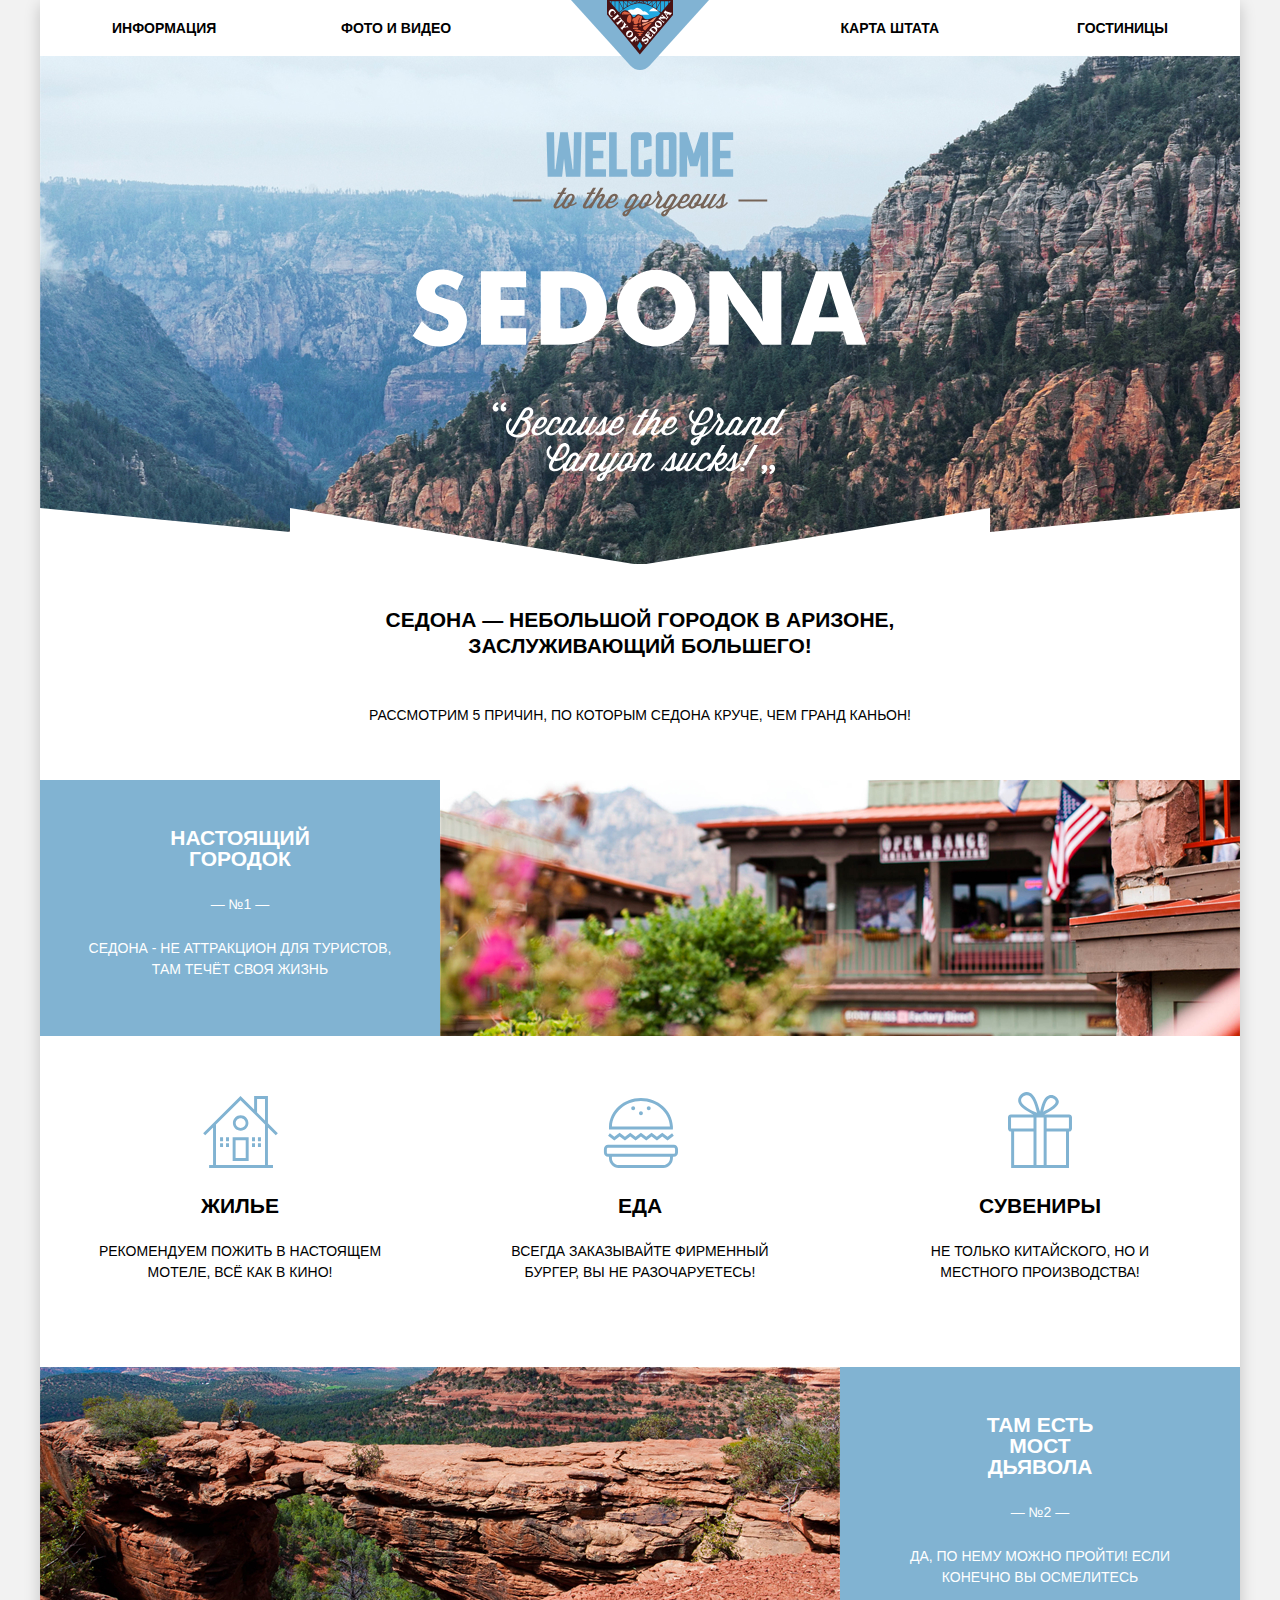
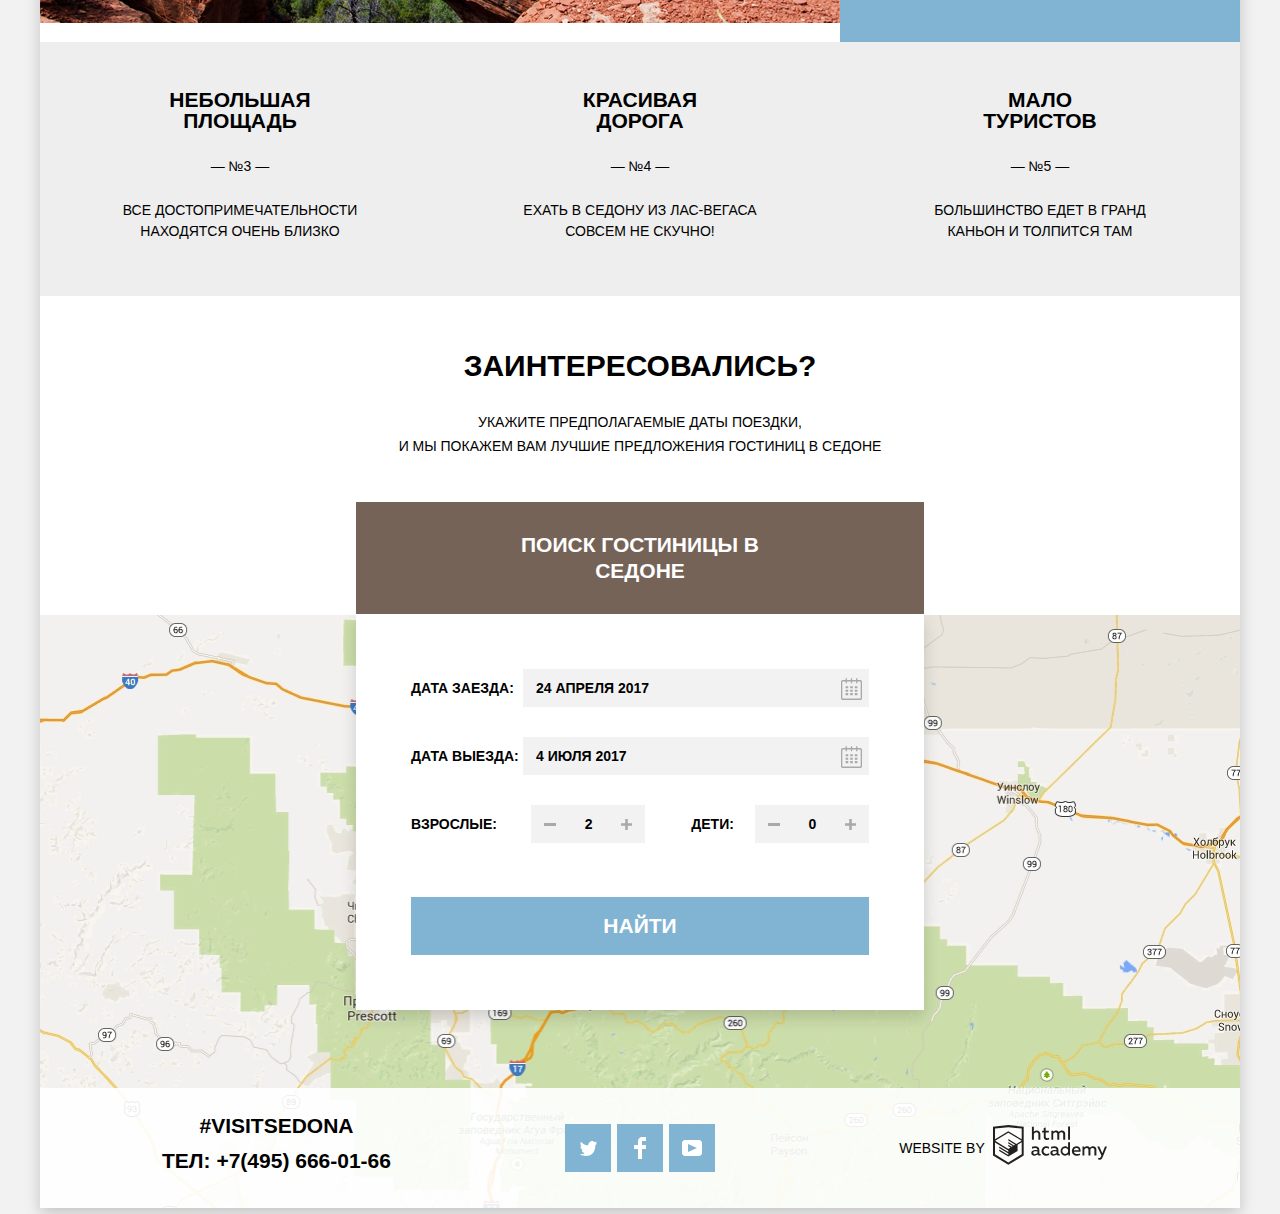
==== index.html @ 93d971a3 "Интерактивные элементы" ====
<!DOCTYPE html>
<html class="page" lang="ru">
  <head>
    <meta charset="utf-8">
    <title>HTML Academy: Седона</title>
    <link href="css/normalize.css" rel="stylesheet">
    <link href="css/style.css" rel="stylesheet">
  </head>
  <body class="page-body">

    <div class="page-wrapper">
      <header class="main-header">
        <nav class="main-navigation">
          <a class="main-header-logo" href="#">
            <img src="img/logo.svg" width="138" height="70" alt="Логотип Седона">
          </a>
          <ul class="site-navigation">
            <li class="menu-first-item"><a href="#">Информация</a></li>
            <li class="menu-second-item"><a href="#">Фото и видео</a></li>
            <li class="menu-third-item"><a href="#">Карта штата</a></li>
            <li class="menu-fourth-item"><a href="hotels.html">Гостиницы</a></li>
          </ul>
        </nav>
      </header>

      <main class="container">
        <section class="welcome-to-sedona">
          <h1 class="visually-hidden">Добро пожаловать в Седону!</h1>
            <div class="welcome-wrapper">
              <img class="welcome" src="img/welcome.svg" width="456" height="350" alt="Добро пожаловать в Седону!">
            </div>
        </section>
        <section class="reasons-section">
          <div class="reasons">
            <h2>Седона — небольшой городок в Аризоне,<br>
              заслуживающий большего!</h2>
            <p>Рассмотрим 5 причин, по которым Седона круче, чем гранд каньон!</p>
          </div>
          <div class="first-reason">
            <div class="reasons-item primary-reason">
              <h3>Настоящий городок</h3>
                <p class="reason-number">— №1 —</p>
                <p class="reason-description">Седона - не аттракцион для туристов, там течёт своя жизнь</p>
            </div>
            <div class="primary-reason-image">
              <img src="img/first-reason.jpg" width="800" height="256" alt="Седона">
            </div>
          </div>
          <div>
            <ul class="recommendations-list">
              <li class="recommendations-item">
                <img class="living" src="img/house.svg" width="75" height="72" alt="Жилье">
                <h3>Жилье</h3>
                <p>Рекомендуем пожить в настоящем мотеле, всё как в кино!</p>
              </li>
              <li class="recommendations-item">
                <img class="food" src="img/food.svg" width="75" height="70" alt="Еда">
                <h3>Еда</h3>
                <p>Всегда заказывайте фирменный бургер, вы не разочаруетесь!</p>
              </li>
              <li class="recommendations-item">
                <img class="souvenirs" src="img/souvenirs.svg" width="64" height="77" alt="Сувениры">
                <h3>Сувениры</h3>
                <p>Не только китайского, но и местного производства!</p>
              </li>
            </ul>
          </div>
          <div class="second-reason">
            <div class="primary-reason-image">
              <img src="img/second-reason.jpg" width="800" height="256" alt="Мост">
            </div>
            <div class="reasons-item primary-reason">
              <h3>Там есть Мост дьявола</h3>
              <p class="reason-number">— №2 —</p>
              <p>Да, по нему можно пройти! Если конечно вы осмелитесь</p>
            </div>
          </div>
          <div>
            <ul class="reasons-list">
              <li class="reasons-item another-reason">
                <h3 >небольшая площадь</h3>
                <p class="reason-number">— №3 —</p>
                <p>все достопримечательности находятся очень близко</p>
              </li>
              <li class="reasons-item another-reason">
                <h3>красивая дорога</h3>
                <p class="reason-number">— №4 —</p>
                <p>ехать в седону из лас-вегаса совсем не скучно!</p>
              </li>
              <li class="reasons-item another-reason">
                <h3>мало туристов</h3>
                <p class="reason-number">— №5 —</p>
                <p>большинство едет в гранд каньон и толпится там</p>
              </li>
            </ul>
          </div>
        </section>
        <section class="hotel-search">
          <h2>Заинтересовались?</h2>
          <p>Укажите предполагаемые даты поездки,<br>
            и мы покажем вам лучшие предложения гостиниц в седоне</p>
          <div class="modal-wrapper">
            <button class="modal-button" type="button">Поиск гостиницы в Седоне</button>
            <div class="modal">
              <form class="hotel-search-form" action="https://echo.htmlacademy.ru" method="post">
                <div class="date-people-form">
                  <p class="date-form-wrapper">
                    <label for="arrival-date">Дата заезда:</label>
                    <input class="date-form arrival-date" id="arrival-date" name="arrival-date" type="text" value="24 апреля 2017">
                    <svg class="calendar" width="21" height="23" tabindex="0" viewBox="0 0 21 23" fill="none" xmlns="http://www.w3.org/2000/svg">
                      <path fill-rule="evenodd" clip-rule="evenodd" d="M16.406 3.02498H19.251C20.217 3.02498 21 3.84698 21 4.86198V21.164C21 22.179 20.217 23 19.251 23H1.75C0.784 23 0 22.179 0 21.164V4.86198C0 3.84698 0.784 3.02498 1.75 3.02498H4.593V1.64798C4.593 1.26698 4.887 0.958984 5.25 0.958984C5.612 0.958984 5.906 1.26698 5.906 1.64798V3.02498H9.844V1.64798C9.844 1.26698 10.138 0.958984 10.501 0.958984C10.862 0.958984 11.156 1.26698 11.156 1.64798V3.02498H15.094V1.64798C15.094 1.26698 15.387 0.958984 15.75 0.958984C16.112 0.958984 16.406 1.26698 16.406 1.64798V3.02498ZM19.5646 21.484C19.6466 21.3979 19.691 21.2828 19.688 21.164H19.689V4.86198C19.689 4.60898 19.493 4.40298 19.252 4.40298H16.407V5.78098C16.407 6.16198 16.113 6.46998 15.751 6.46998C15.388 6.46998 15.095 6.16198 15.095 5.78098V4.40298H11.157V5.78098C11.157 6.16198 10.863 6.46998 10.502 6.46998C10.139 6.46998 9.845 6.16198 9.845 5.78098V4.40298H5.907V5.78098C5.907 6.16198 5.613 6.46998 5.251 6.46998C4.888 6.46998 4.594 6.16198 4.594 5.78098V4.40298H1.75C1.50263 4.40953 1.30696 4.61458 1.312 4.86198V21.164C1.30696 21.4114 1.50263 21.6164 1.75 21.623H19.251C19.3698 21.6201 19.4826 21.5701 19.5646 21.484Z" fill="#A9A9A9"/>
                      <path fill-rule="evenodd" clip-rule="evenodd" d="M4.59399 9.2251H7.21899V11.2911H4.59399V9.2251ZM4.59399 12.6681H7.21899V14.7351H4.59399V12.6681ZM7.21899 16.1121H4.59399V18.1781H7.21899V16.1121ZM9.18799 16.1121H11.813V18.1781H9.18799V16.1121ZM11.813 12.6681H9.18799V14.7351H11.813V12.6681ZM9.18799 9.2251H11.813V11.2911H9.18799V9.2251ZM16.406 16.1121H13.781V18.1781H16.406V16.1121ZM13.781 12.6681H16.406V14.7351H13.781V12.6681ZM16.406 9.2251H13.781V11.2911H16.406V9.2251Z" fill="#A9A9A9"/>
                    </svg>
                  </p>
                  <p class="date-form-wrapper">
                    <label for="leaving-date">Дата выезда:</label>
                    <input class="date-form leaving-date" id="leaving-date" name="leaving-date" type="text" value="4 июля 2017">
                    <svg class="calendar" width="21" height="23" tabindex="0" viewBox="0 0 21 23" fill="none" xmlns="http://www.w3.org/2000/svg">
                      <path fill-rule="evenodd" clip-rule="evenodd" d="M16.406 3.02498H19.251C20.217 3.02498 21 3.84698 21 4.86198V21.164C21 22.179 20.217 23 19.251 23H1.75C0.784 23 0 22.179 0 21.164V4.86198C0 3.84698 0.784 3.02498 1.75 3.02498H4.593V1.64798C4.593 1.26698 4.887 0.958984 5.25 0.958984C5.612 0.958984 5.906 1.26698 5.906 1.64798V3.02498H9.844V1.64798C9.844 1.26698 10.138 0.958984 10.501 0.958984C10.862 0.958984 11.156 1.26698 11.156 1.64798V3.02498H15.094V1.64798C15.094 1.26698 15.387 0.958984 15.75 0.958984C16.112 0.958984 16.406 1.26698 16.406 1.64798V3.02498ZM19.5646 21.484C19.6466 21.3979 19.691 21.2828 19.688 21.164H19.689V4.86198C19.689 4.60898 19.493 4.40298 19.252 4.40298H16.407V5.78098C16.407 6.16198 16.113 6.46998 15.751 6.46998C15.388 6.46998 15.095 6.16198 15.095 5.78098V4.40298H11.157V5.78098C11.157 6.16198 10.863 6.46998 10.502 6.46998C10.139 6.46998 9.845 6.16198 9.845 5.78098V4.40298H5.907V5.78098C5.907 6.16198 5.613 6.46998 5.251 6.46998C4.888 6.46998 4.594 6.16198 4.594 5.78098V4.40298H1.75C1.50263 4.40953 1.30696 4.61458 1.312 4.86198V21.164C1.30696 21.4114 1.50263 21.6164 1.75 21.623H19.251C19.3698 21.6201 19.4826 21.5701 19.5646 21.484Z" fill="#A9A9A9"/>
                      <path fill-rule="evenodd" clip-rule="evenodd" d="M4.59399 9.2251H7.21899V11.2911H4.59399V9.2251ZM4.59399 12.6681H7.21899V14.7351H4.59399V12.6681ZM7.21899 16.1121H4.59399V18.1781H7.21899V16.1121ZM9.18799 16.1121H11.813V18.1781H9.18799V16.1121ZM11.813 12.6681H9.18799V14.7351H11.813V12.6681ZM9.18799 9.2251H11.813V11.2911H9.18799V9.2251ZM16.406 16.1121H13.781V18.1781H16.406V16.1121ZM13.781 12.6681H16.406V14.7351H13.781V12.6681ZM16.406 9.2251H13.781V11.2911H16.406V9.2251Z" fill="#A9A9A9"/>
                    </svg>
                  </p>
                  <div class="people-number">
                    <label class="adults-label" for="adults">Взрослые:</label>
                    <div class="people-number-wrapper adults">
                      <svg class="minus" width="12" height="3" tabindex="0" viewBox="0 0 12 3" fill="none" xmlns="http://www.w3.org/2000/svg">
                        <rect width="12" height="3" fill="#A9A9A9"/>
                      </svg>
                      <input class="adults-number" id="adults" name="adults-number" type="number" value="2" min="0">
                      <svg class="plus" width="11" height="11" tabindex="0" viewBox="0 0 11 11" fill="none" xmlns="http://www.w3.org/2000/svg">
                        <path fill-rule="evenodd" clip-rule="evenodd" d="M4.23086 6.76932V11H6.76932V6.76932H11V4.23086H6.76932V0H4.23085V4.23086H0V6.76932H4.23086Z" fill="#A9A9A9"/>
                      </svg>
                    </div>
                    <label for="children">Дети:</label>
                    <div class="people-number-wrapper children">
                      <svg class="minus" width="12" height="3" tabindex="0" viewBox="0 0 12 3" fill="none" xmlns="http://www.w3.org/2000/svg">
                        <rect width="12" height="3" fill="#A9A9A9"/>
                      </svg>
                      <input class="children-number" id="children" name="children-number" type="number" value="0" min="0">
                      <svg class="plus" width="11" height="11" tabindex="0" viewBox="0 0 11 11" fill="none" xmlns="http://www.w3.org/2000/svg">
                        <path fill-rule="evenodd" clip-rule="evenodd" d="M4.23086 6.76932V11H6.76932V6.76932H11V4.23086H6.76932V0H4.23085V4.23086H0V6.76932H4.23086Z" fill="#A9A9A9"/>
                      </svg>
                    </div>
                  </div>
                </div>
                <button class="search-button" type="submit">Найти</button>
              </form>
            </div>
          </div>
        </section>
        <section class="map">
          <h2 class="visually-hidden">Карта</h2>
          <img src="img/map.png" width="1200" height="473" alt="Карта">
        </section>
      </main>

      <footer class="main-footer">
        <div class="footer-contacts">
          <h3>#visitSEDONA</h3>
          <p>ТЕЛ: <a class="contacts-phone" href="tel:84956660166">+7(495) 666-01-66</a></p>
        </div>
        <div class="footer-social">
          <ul class="social-list">
            <li class="social-item">
              <a class="social-button" href="#">
                <span class="visually-hidden">Твиттер</span>
                <svg width="17" height="16" viewBox="0 0 17 16" fill="none" xmlns="http://www.w3.org/2000/svg">
                <path d="M10.95 1.14409C12.635 0.648089 13.934 1.41409 14.527 2.32309C15.2 2.09209 15.858 1.84209 16.538 1.61509C16.5249 2.30145 16.2117 2.94761 15.681 3.38309C16.366 3.55309 16.985 2.89209 16.985 2.89209C16.816 3.89209 15.979 4.68009 15.422 4.91609C15.191 11.6661 12.247 16.1331 5.34498 15.9981H4.89898C4.48898 15.9981 0.734977 15.5381 0.000976562 14.1111C2.27198 14.3071 3.89398 13.6891 4.69398 12.9341C3.73398 12.6341 2.01498 12.4571 1.71498 9.98409C2.06398 10.0901 2.27898 10.2121 2.90498 10.1031C1.70498 9.24709 0.373977 8.53009 0.447977 6.33009C0.732977 6.65809 1.51498 6.86609 1.78798 6.80209C1.08498 6.56109 -0.182023 3.44209 0.893977 1.85009C2.71198 3.70409 4.62898 5.45609 8.04598 5.62309C8.25398 3.33009 9.18298 1.79309 10.95 1.14409Z" fill="white"/>
                </svg>
              </a>
            </li>
            <li class="social-item">
              <a class="social-button" href="#">
                <span class="visually-hidden">Фейсбук</span>
                <svg width="12" height="22" viewBox="0 0 12 22" fill="none" xmlns="http://www.w3.org/2000/svg">
                <path d="M12 4V0H8C5.79086 0 4 1.79086 4 4V8H0V12H4V22H8V12H12V8H8V4H12Z" fill="white"/>
                </svg>
              </a>
            </li>
            <li class="social-item">
              <a class="social-button" href="#">
                <span class="visually-hidden">Ютуб</span>
                <svg width="20" height="16" viewBox="0 0 20 16" fill="none" xmlns="http://www.w3.org/2000/svg">
                <path fill-rule="evenodd" clip-rule="evenodd" d="M3 0H17C18.65 0 20 1.35 20 3V13C20 14.65 18.65 16 17 16H3C1.35 16 0 14.65 0 13V3C0 1.35 1.35 0 3 0ZM6.027 4.002V11.998L15.014 8L6.027 4.002Z" fill="white"/>
                </svg>
              </a>
            </li>
          </ul>
        </div>
        <div class="footer-copyright">
          <p class="copyright-link">
            <span>Website by</span>
            <a href="https://htmlacademy.ru/intensive/htmlcss">
              <span class="visually-hidden">HTML Academy</span>
              <svg width="115" height="41" viewBox="0 0 115 41" fill="none" xmlns="http://www.w3.org/2000/svg">
              <path fill-rule="evenodd" clip-rule="evenodd" d="M15.5197 1.05737H15.3509L0 2.71895V31.4945L15.3509 40.8382L30.7018 31.4945V2.71895L15.5197 1.05737ZM77.0183 2.62185H75.0876V15.7311H77.0183V2.62185ZM40.8619 2.63264V7.76843C41.6131 6.9864 42.6386 6.5436 43.7105 6.53843C44.6823 6.47908 45.6329 6.84495 46.3253 7.54479C47.0177 8.24462 47.3866 9.21244 47.3399 10.2068V15.7634H45.367V10.4658C45.4231 9.94897 45.2754 9.43059 44.9566 9.02553C44.6377 8.62047 44.174 8.36218 43.6683 8.3079H43.3518C42.3456 8.36979 41.4321 8.9295 40.9041 9.80764V15.7634H38.8995V2.63264H40.8619ZM77.0183 31.4837H75.2775V30.0595C74.4828 31.1353 73.23 31.7538 71.9119 31.7211C69.4751 31.5528 67.5825 29.4822 67.5825 26.9845C67.5825 24.4867 69.4751 22.4162 71.9119 22.2479C73.1195 22.2052 74.2818 22.7203 75.0771 23.6505V18.3205H77.0183V31.4837ZM47.0656 30.0595C47.263 30.0515 47.4583 30.0152 47.6459 29.9516V31.3866C47.2482 31.5404 46.826 31.6172 46.4009 31.6132C45.6482 31.6769 44.9394 31.2429 44.639 30.5342C43.7036 31.31 42.5302 31.7227 41.3261 31.6995C39.733 31.6995 38.256 30.804 38.256 28.9482C38.256 26.65 40.3661 25.9379 42.1702 25.9379C42.9402 25.9505 43.707 26.0408 44.4596 26.2076V25.884C44.4596 24.805 43.6578 23.9742 42.1491 23.9742C41.0585 23.9764 39.9804 24.2116 38.9839 24.6647V22.8305C40.0678 22.451 41.204 22.2506 42.3495 22.2371C44.8394 22.2371 46.3693 23.4455 46.3693 26.1753V29.4121C46.3546 29.5668 46.401 29.721 46.4981 29.8406C46.5951 29.9601 46.7349 30.035 46.8862 30.0487H47.0656V30.0595ZM40.2711 28.8403C40.298 29.229 40.4761 29.5905 40.7655 29.844C41.055 30.0974 41.4317 30.2217 41.8115 30.189H41.9275C42.8819 30.1906 43.7973 29.8022 44.4702 29.11V27.5779C43.842 27.4414 43.2026 27.3655 42.5605 27.3513C41.5055 27.3513 40.2817 27.7074 40.2817 28.8403H40.2711ZM56.0229 22.9384C55.1962 22.4632 54.2596 22.2246 53.3115 22.2479H52.9422C51.7332 22.2873 50.5891 22.8166 49.7619 23.7192C48.9347 24.6218 48.4923 25.8236 48.5321 27.06V27.5024C48.6957 30.0004 50.805 31.8921 53.2482 31.7318C54.2519 31.7555 55.2477 31.5452 56.1601 31.1168V29.2718C55.3769 29.7215 54.4945 29.9591 53.5963 29.9624C52.5199 30.0288 51.4963 29.4793 50.9385 28.5356C50.3806 27.5918 50.3806 26.4095 50.9385 25.4658C51.4963 24.522 52.5199 23.9725 53.5963 24.039C54.461 24.0357 55.3066 24.2989 56.0229 24.7942V22.9384ZM66.1514 30.0595C66.3488 30.0515 66.5441 30.0152 66.7317 29.9516V31.3866C66.334 31.5404 65.9118 31.6172 65.4867 31.6132C64.734 31.6769 64.0252 31.2429 63.7248 30.5342C62.7894 31.31 61.616 31.7227 60.4119 31.6995C58.8188 31.6995 57.3417 30.804 57.3417 28.9482C57.3417 26.65 59.4518 25.9379 61.256 25.9379C62.0259 25.9505 62.7928 26.0408 63.5454 26.2076V25.884C63.5454 24.805 62.7436 23.9742 61.2349 23.9742C60.1443 23.9764 59.0662 24.2116 58.0697 24.6647V22.8305C59.1536 22.451 60.2897 22.2506 61.4353 22.2371C63.9252 22.2371 65.455 23.4455 65.455 26.1753V29.4121C65.4404 29.5668 65.4868 29.721 65.5838 29.8406C65.6809 29.9601 65.8207 30.035 65.972 30.0487H66.1514V30.0595ZM59.855 29.8481C59.5632 29.5943 59.3837 29.2311 59.3569 28.8403H59.378C59.378 27.7074 60.5385 27.3513 61.6569 27.3513C62.299 27.3655 62.9383 27.4414 63.5665 27.5779V29.11C62.8937 29.8022 61.9782 30.1906 61.0239 30.189H60.9078C60.5263 30.2247 60.1469 30.1019 59.855 29.8481ZM69.3271 26.9305C69.3271 25.2859 70.6308 23.9526 72.239 23.9526L72.2601 24.0066C73.4742 24.0066 74.5742 24.7382 75.0665 25.8732V28.0311C74.5856 29.1871 73.4673 29.9296 72.239 29.9084C70.6308 29.9084 69.3271 28.5752 69.3271 26.9305ZM83.3486 22.2479C86.8408 22.2479 88.0541 25.1395 87.4844 27.7397H80.922C81.1436 29.3582 82.6839 30.0163 84.2876 30.0163C85.2509 30.0196 86.2027 29.8021 87.0729 29.3797V31.1061C86.0736 31.5421 84.9939 31.7519 83.9078 31.7211C81.2385 31.7211 78.8963 30.189 78.8963 26.9521C78.8362 25.7502 79.2482 24.5736 80.0408 23.6841C80.8334 22.7945 81.9408 22.2658 83.1165 22.2155H83.3486V22.2479ZM80.8693 26.1753C80.9704 24.8237 82.1216 23.8104 83.4436 23.9095H83.4858C84.1064 23.8531 84.7196 24.08 85.1612 24.5295C85.6028 24.979 85.8275 25.6051 85.7752 26.24H80.8693V26.1753ZM89.489 31.4621V22.4961H91.2298V23.575C91.9777 22.7197 93.041 22.2229 94.1628 22.2047C95.2951 22.1328 96.3712 22.7163 96.9482 23.7153C97.7407 22.8335 98.8477 22.3161 100.018 22.2803C100.952 22.2327 101.859 22.6011 102.507 23.2901C103.154 23.9792 103.478 24.9213 103.394 25.8732V31.4837H101.39V25.9271C101.437 25.4734 101.306 25.0191 101.024 24.6647C100.743 24.3104 100.336 24.0852 99.8917 24.039H99.6174C98.7512 24.0941 97.9525 24.536 97.4335 25.2474V31.4837H95.4289V25.9271C95.4728 25.47 95.3357 25.0139 95.0481 24.6611C94.7606 24.3082 94.3467 24.088 93.8991 24.0497H93.6881C92.7466 24.1344 91.8915 24.6449 91.3564 25.4416V31.5161H89.5312L89.489 31.4621ZM113.977 22.4745H111.972L109.324 29.2718L106.306 22.4853H104.196L108.417 31.5484L108.237 32.0016C107.72 33.3611 107.003 34.0516 106.053 34.0516C105.75 34.0548 105.447 34.0112 105.156 33.9221V35.6161C105.536 35.7125 105.926 35.7632 106.317 35.7671C107.646 35.7671 108.902 35.0226 109.851 32.6813L113.977 22.4745ZM52.689 6.78658V3.54974L50.7266 4.01369V6.73264H49.144V8.49132H50.7899V12.9905C50.7231 13.817 51.0244 14.6301 51.61 15.2038C52.1955 15.7775 53.0028 16.0505 53.8073 15.9468C54.5996 15.9535 55.3875 15.8259 56.139 15.5692V13.8429C55.5727 14.0781 54.9672 14.199 54.356 14.199C53.2165 14.199 52.689 13.8105 52.689 12.6237V8.5129H55.8541V6.78658H52.689ZM58.3862 15.7526V6.75421H60.1376V7.83316C60.8811 6.97655 61.9403 6.476 63.0601 6.45211C64.1624 6.38099 65.2146 6.93142 65.8032 7.88711C66.5958 7.00534 67.7028 6.48794 68.8734 6.45211C69.8138 6.41462 70.7233 6.79859 71.364 7.50353C72.0046 8.20846 72.3126 9.16418 72.2073 10.1205V15.7418H70.2028V10.1853C70.2499 9.73151 70.1184 9.27721 69.8373 8.92287C69.5561 8.56853 69.1485 8.34334 68.7046 8.29711H68.4619C67.5957 8.35228 66.797 8.7942 66.278 9.50553V15.7418H64.2734V10.1853C64.3206 9.73151 64.1891 9.27721 63.9079 8.92287C63.6268 8.56853 63.2191 8.34334 62.7752 8.29711H62.5326C61.5911 8.38181 60.736 8.89229 60.2009 9.68895V15.7634H58.3862V15.7526ZM28.6972 30.3033L28.7078 30.2968L28.6972 30.3184V30.3033ZM28.6972 18.3205V30.3033L15.3509 38.4321L2.00459 30.3184V18.5147L15.2876 26.6068V28.0311L6.18257 22.5284V23.9418L15.3404 29.5632V31.0629L6.19312 25.4955V26.9521L15.3509 32.5734L24.5826 26.9197V20.8129L28.6972 18.3205ZM28.7078 16.7776L25.0362 18.9355L23.3482 20.0145L15.3087 15.0837V16.4971L22.156 20.7266L22.0083 20.8237L20.9532 21.4063L15.2876 17.9537V19.3995L19.761 22.1184L18.706 22.8413L15.3298 20.7913V22.2047L17.5454 23.5426L15.2982 24.9021L2.11009 16.864L15.3087 8.72869L28.7078 16.7776ZM15.2876 7.27211L28.7078 15.3534V4.56395L15.3615 3.12895L2.01514 4.56395V15.3534L15.2876 7.27211Z" fill="#231F20"/>
              </svg>
            </a>
          </p>
        </div>
      </footer>
    </div>

    <script src="js/modal.js"></script>

  </body>
</html>
---- css/style.css ----
@font-face {
  font-family: "PT Sans";
  font-style: normal;
  font-weight: 400;
  src: local("PT Sans"), local("PTSans"),
    url("../fonts/PTSans.woff2") format("woff2"),
    url("../fonts/PTSans.woff") format("woff");
  font-display: swap;
}

@font-face {
  font-family: "PT Sans";
  font-style: normal;
  font-weight: 700;
  src: local("PT Sans Bold"), local("PTSans-Bold"),
    url("../fonts/PTSans-Bold.woff2") format("woff2"),
    url("../fonts/PTSans-Bold.woff") format("woff");
}

/* Variables */

:root {
  --basic-black: #000000;
  --basic-white: #ffffff;
  --basic-blue: #81B3D2;
  --basic-grey: #EEEEEE;
  --basic-brown: #766357;
  --main-grey: #F2F2F2;
  --basic-dark-grey: #666666;

  --special-darker-blue: #669EC0;
  --special-dark-blue: #5496BD;
  --special-darker-brown: #604E43;
  --special-dark-brown: #503E33;
  --special-white: rgba(255, 255, 255, 0.3);
  --special-grey: #E5E5E5;
  --special-grey-input: #EBEBEB;
  --special-grey-sort: #CACACA;
  --special-grey-search: #A9A9A9;
  --special-grey-toggle: #ABABAB;
}

/* Global */

body {
  min-width: 1220px;
  margin: 0;
  padding: 0;
  font-family: "PT Sans", Arial, sans-serif;
  font-size: 14px;
  line-height: 21px;
  font-weight: 400;
  color: var(--basic-black);
  text-transform: uppercase;
  background-color: var(--main-grey);
}

.page a {
  text-decoration: none;
}

img {
  max-width: 100%;
  height: auto;
}

.page {
  height: 100%;
}

.page-wrapper {
  width: 1200px;
  min-height: 100%;
  display: grid;
  grid-template-rows: min-content 1fr min-content;
  align-content: start;
  margin: 0 auto;
  box-shadow: 0 5px 15px 0 rgba(0, 1, 1, 0.2);
}

.visually-hidden {
  position: absolute;
  width: 1px;
  height: 1px;
  margin: -1px;
  border: 0;
  padding: 0;
  white-space: nowrap;
  clip-path: inset(100%);
  clip: rect(0 0 0 0);
  overflow: hidden;
}

/* Main navigation */

.main-header {
  width: 1200px;
  background-color: var(--basic-white);
}

.main-navigation {
  position: relative;
  font-size: 14px;
  line-height: 26px;
  font-weight: 700;
  color: var(--basic-black);
  background-color: transparent;
}

.main-header-logo {
  position: absolute;
  width: 138px;
  height: 70px;
  z-index: 3;
  margin-left: auto;
  margin-right: auto;
  left: 0;
  right: 0;
}

.main-header-logo img {
  width: 138px;
  height: 70px;
}

.site-navigation {
  display: flex;
  padding: 15px 72px;
  margin: 0;
  text-align: left;
  list-style: none;
}

.site-navigation li {
  flex: 1;
}

.menu-second-item {
  padding-right: 70px;
}

.menu-third-item {
  padding-left: 70px;
}

.menu-third-item,
.menu-fourth-item {
  text-align: right;
}

.hotels-name,
.copyright-image,
.site-navigation a {
  color: var(--basic-black);
}

.hotels-name:hover,
.copyright-image:hover,
.site-navigation a:hover {
  color: var(--basic-blue);
}

.hotels-name:focus,
.copyright-image:focus,
.site-navigation a:focus {
  color: var(--basic-blue);
}

.hotels-name:active,
.copyright-image:active,
.site-navigation a:active {
  color: var(--basic-black);
  opacity: 0.3;
}

.link-current a {
  color: var(--basic-brown);
}

/* Main content */

.container {
  width: 1200px;
  margin: 0 auto;
  background-color: var(--basic-white);
}

.welcome-wrapper {
  position: relative;
  display: flex;
  flex-direction: column;
  background-image: url(../img/background-photo.jpg);
  background-position: top;
  background-repeat: no-repeat;
  text-align: center;
  padding-top: 76px;
  padding-bottom: 82px;
}

.welcome-wrapper img {
  width: 456px;
  height: 350px;
  align-self: center;
}

.welcome-wrapper::after {
  content: "  ";
  position: absolute;
  bottom: -1px;
  left: 0;
  left: auto;
  width: 100%;
  height: 57px;
  background-image: url(../img/Background-shape.svg);
  background-repeat: no-repeat;
  background-position: 0 0;
}

.reasons-section {
  background-color: var(--basic-white);
}

.reasons-list {
  background-color: var(--basic-grey);
}

.reasons {
  text-align: center;
  padding-top: 43px;
  padding-bottom: 52px;
}

.reasons p {
  font-size: 14px;
  line-height: 26px;
  font-weight: 400;
  padding: 0;
  margin: 0;
}

.reasons h2 {
  font-size: 21px;
  line-height: 26px;
  font-weight: 700;
  margin: 0;
  margin-bottom: 43px;
}

.reasons-item p {
  font-size: 14px;
  line-height: 21px;
  font-weight: 400;
  padding: 0;
  margin: 0;
}

.reason-number {
  margin-bottom: 23px;
}

.reasons-section h3 {
  max-width: 150px;
  font-size: 21px;
  line-height: 21px;
  font-weight: 700;
  margin: 0 auto;
  margin-bottom: 25px;
}

.first-reason {
  display: grid;
  grid-template-columns: 2fr 1fr;
  margin: 0;
  padding: 0;
}

.second-reason {
  display: grid;
  grid-template-columns: 1fr 2fr;
  margin: 0;
  padding: 0;
}

.primary-reason {
  padding-right: 45px;
  padding-left: 45px;
  color: var(--basic-white);
  background-color: var(--basic-blue);
}

.primary-reason-image {
  width: 800px;
  height: 256px;
  background-color: var(--basic-brown);
}

.primary-reason-image img {
  width: 800px;
  height: 256px;
}

.reasons-item {
  text-align: center;
  padding-top: 47px;
  padding-bottom: 54px;
}

.recommendations-list {
  display: flex;
  align-items: baseline;
  margin: 0;
  padding: 0;
  list-style: none;
}

.recommendations-list p {
  font-size: 14px;
  line-height: 21px;
  margin: 0;
}

.recommendations-item {
  width: 400px;
  text-align: center;
  padding: 55px 50px;
  padding-bottom: 84px;
  display: flex;
  flex-direction: column;
  align-items: center;
}

.recommendations-item img {
  margin-bottom: 27px;
}

.living {
  width: 75px;
  height: 72px;
}

.food {
  width: 77px;
  height: 70px;
}

.souvenirs {
  width: 64px;
  height: 77px;
}

.reasons-list {
  display: flex;
  margin: 0;
  padding: 0;
  list-style: none;
}

.another-reason {
  width: 400px;
  padding-right: 71px;
  padding-left: 71px;
}

.reasons-section .reason-number {
  margin-bottom: 23px;
}

.hotel-search {
  position: relative;
  text-align: center;
  padding-top: 58px;
}

.hotel-search h2 {
  font-size: 30px;
  line-height: 24px;
  font-weight: 700;
  text-align: center;
  margin: 0;
  margin-bottom: 32px;
}

.hotel-search p {
  font-size: 14px;
  line-height: 24px;
  font-weight: 400;
  margin: 0;
  margin-bottom: 44px;
}

.modal {
  width: 458px;
  background-color: var(--basic-white);
  margin-left: auto;
  margin-right: auto;
  padding: 55px 55px;
  display: block;
  left: 0;
  right: 0;
  box-shadow: 0 7px 15px rgba(0, 1, 1, 0.15);
}

.modal-wrap {
  overflow: hidden;
}

.modal-show {
  display: block;
  animation: rolldown 0.6s;
}

.modal-close {
  animation: rollup 0.6s;
}

.modal-error {
  animation: shake 0.6s;
}

@keyframes rolldown {
  0% {
    transform-origin: center 2169px;
    transform: translateY(-395px);
  }

  100% {
    transform: translateY(0px);
  }
}

@keyframes rollup {
  0% {
    transform-origin: center 2169px;
    transform: translateY(0px);
  }

  100% {
    transform: translateY(-395px);
  }
}

@keyframes shake {
  0%,
  100% {
    transform: translateX(0);
  }

  10%,
  30%,
  50%,
  70%,
  90% {
    transform: translateX(-10px);
  }

  20%,
  40%,
  60%,
  80% {
    transform: translateX(10px);
  }
}

.hotel-search-form,
.date-form-wrapper input[value],
.people-number-wrapper input[value] {
  font-size: 14px;
  line-height: 26px;
  font-weight: 700;
  text-transform: uppercase;
  color: var(--basic-black);
  margin: 0;
}

.people-number-wrapper input[value] {
  text-align: center;
}

.date-people-form {
  width: 458px;
  display: flex;
  flex-wrap: wrap;
  align-content: space-between;
  margin-bottom: 54px;
}

.date-form-wrapper input[type="text"] {
  width: 325px;
  height: 26px;
  background-color: var(--main-grey);
  padding: 6px 13px;
  padding-right: 8px;
  border: none;
  outline: none;
}

.date-form-wrapper input[type="text"]:hover {
  background-color: var(--special-grey-input);
}

.date-form-wrapper input[type="text"]:focus {
  background-color: var(--basic-white);
  outline: 2px solid var(--special-grey);
  outline-offset: -2px;
}

.people-number,
.date-form-wrapper {
  width: 100%;
  display: flex;
  flex-wrap: nowrap;
  justify-content: space-between;
  align-items: center;
}

.adults-label {
  margin-right: 13px;
}

.adults {
  margin-right: 25px;
}

.date-people-form p {
  position: relative;
  font-size: 14px;
  line-height: 26px;
  font-weight: 700;
  text-transform: uppercase;
  color: var(--basic-black);
  margin: 0;
  margin-bottom: 30px;
}

.calendar {
  position: absolute;
  left: 430px;
  width: 21px;
  height: 23px;
  right: 0;
}

.people-number input[type="number"] {
  width: 36px;
  height: 26px;
  background-color: var(--main-grey);
  border: none;
  outline:none;
}

input::-webkit-outer-spin-button,
input::-webkit-inner-spin-button {
  -webkit-appearance: none;
}

.people-number-wrapper {
  width: 88px;
  height: 26px;
  display: flex;
  justify-content: space-between;
  align-items: center;
  padding: 6px 13px;
  background-color: var(--main-grey);
}

.calendar path,
.plus path,
.minus rect {
  fill: var(--special-grey-search);
}

.calendar:hover path,
.plus:hover path,
.minus:hover rect {
  fill: var(--basic-black);
}

.calendar:focus path,
.plus:focus path,
.minus:focus rect {
  fill: var(--basic-black);
  outline: none;
}

.calendar:focus,
.plus:focus,
.minus:focus {
  outline: none;
}

.calendar:active path,
.plus:active path,
.minus:active rect {
  fill: var(--basic-blue);
}

.map img {
  width: 1200px;
}

.map {
  height: 473px;
  background-color: var(--basic-grey);
  margin-top: -395px;
}

/* Buttons */

.modal-button {
  position: relative;
  width: 568px;
  font-size: 21px;
  line-height: 26px;
  font-weight: 700;
  text-align: center;
  color: var(--basic-white);
  vertical-align: middle;
  text-transform: uppercase;
  background-color: var(--basic-brown);
  border: none;
  outline: none;
  z-index: 2;
  padding: 30px 130px;
}

.reservation-button {
  font-size: 14px;
  line-height: 21px;
  font-weight: 700;
  text-align: center;
  color: var(--basic-white);
  vertical-align: middle;
  text-transform: uppercase;
  background-color: var(--basic-brown);
  border: none;
  outline: none;
}

.modal-button:hover,
.reservation-button:hover {
  background-color: var(--special-darker-brown);
}

.modal-button:focus,
.reservation-button:focus {
  background-color: var(--special-darker-brown);
  outline: 2px solid var(--basic-black);
  outline-offset: -2px;
}

.modal-button:active,
.reservation-button:active {
  background-color: var(--special-dark-brown);
  color: var(--special-white);
}

.search-button {
  width: 458px;
  font-size: 21px;
  line-height: 26px;
  font-weight: 700;
  text-align: center;
  color: var(--basic-white);
  vertical-align: middle;
  text-transform: uppercase;
  background-color: var(--basic-blue);
  border: none;
  outline: none;
  padding: 16px 185px;
}

.learn-more-button {
  font-size: 14px;
  line-height: 21px;
  font-weight: 700;
  text-align: center;
  color: var(--basic-white);
  vertical-align: middle;
  text-transform: uppercase;
  background-color: var(--basic-blue);
  border: none;
  outline: none;
}

.search-button:hover,
.learn-more-button:hover {
  background-color: var(--special-darker-blue);
}

.search-button:focus,
.learn-more-button:focus {
  background-color: var(--special-darker-blue);
  outline: 2px solid var(--basic-black);
}

.search-button:active,
.learn-more-button:active {
  background-color: var(--special-dark-blue);
  color: var(--special-white);
}

/* Hotels form */

.filters-section {
  position: relative;
  min-height: 217px;
  overflow: hidden;
}

.filters-wrapper {
  position: absolute;
  width: 1056px;
  padding: 26px 73px;
  padding-bottom: 5px;
  z-index: 2;
}

.background-blur {
  position: absolute;
  min-height: 217px;
  width: 1200px;
  z-index: 1;
  background-image: url(../img/background-photo.jpg);
  background-position: bottom;
  background-repeat: no-repeat;
  filter: blur(5px);
}

.filter {
  display: flex;
  flex-direction: row;
}

.infrastructure-filter {
  margin: 0;
  margin-right: 115px;
}

.hotel-type-filter {
  margin-right: auto;
}

.filter-item {
  max-width: 140px;
  padding: 0;
  border: none;
}

.filter-item ul {
  list-style: none;
  padding: 0;
  margin: 0;
}

.filter-item li {
  padding-left: 40px;
}

.range-filter {
  width: 317px;
}

.filter-item legend {
  font-size: 16px;
  line-height: 21px;
  text-transform: uppercase;
  font-weight: 700;
  color: var(--basic-white);
  margin-bottom: 24px;
}

.filter-option {
  margin-bottom: 26px;
}

.filter-option label {
  position: relative;
  display: block;
  cursor: pointer;
  user-select: none;
}

.filter-input-checkbox + label::before {
  content: "";
  position: absolute;
  top: 0;
  left: -40px;
  width: 23px;
  height: 23px;
  background-image: url(../img/checkbox-off.svg);
}

.filter-input-checkbox:focus + label::before {
  outline: 2px solid  var(--basic-black);
}

.filter-input-checkbox:checked + label::before {
  content: "";
  position: absolute;
  top: 0;
  left: -40px;
  width: 27px;
  height: 23px;
  background-image: url(../img/checkbox-on.svg);
  background-repeat: no-repeat;
  background-position: 0 0;
}

.filter-input-checkbox:disabled + label::before {
  background-image: url(../img/disabled-checkbox-off.svg);
}

.filter-input-checkbox:checked:disabled + label::before {
  background-image: url(../img/disabled-checkbox-on.svg);
}

.filter-option label,
.price-controls label {
  text-transform: uppercase;
  font-size: 14px;
  line-height: 21px;
  font-weight: 400;
  color: var(--basic-white);
}

.filter-item-wrapper {
  display: flex;
  flex-direction: column;
}

.price-filter legend {
  margin-bottom: 11px;
}

.price-controls {
  position: relative;
  display: flex;
  width: 313px;
  min-height: 30px;
  border: 2px solid var(--basic-white);
  border-radius: 2px;
  margin: 0;
  margin-bottom: 20px;
  padding-bottom: 2px;
}

.price-controls::after {
  content: "";
  position: absolute;
  width: 2px;
  height: 22px;
  left: 157px;
  top: 6px;
  background-color: var(--basic-white);
}

.price-controls input {
  width: 50px;
  max-height: 21px;
  margin-left: 10px;
  text-align: left;
  color: var(--basic-white);
  background-color: transparent;
  border: none;
  outline: none;
  font-family: inherit;
  font-size: inherit;
  margin: 0;
}

.price-controls label {
  flex: 1;
  display: flex;
  justify-content: center;
  align-items: center;
}

.min-price {
  padding-left: 33px;
}

.max-price {
  padding-left: 15px;
}

.range-controls {
  position: relative;
}

.range-controls .scale {
  height: 2px;
  background: var(--special-white);
  margin-bottom: 33px;
}

.range-controls .bar {
  height: 2px;
  background: var(--basic-white);
}

.range-controls .toggle {
  position: absolute;
  top: -10px;
  width: 4px;
  height: 4px;
  padding: 0;
  border: 8px solid var(--basic-white);
  background-color: var(--special-grey-toggle);
  border-radius: 50%;
  box-shadow: 0 2px 1px 0 var(--special-grey-toggle);
  cursor: pointer;
}

.range-controls .toggle:hover {
  position: absolute;
  top: -12px;
  width: 5px;
  height: 5px;
  padding: 0;
  border: 10px solid var(--basic-white);
  background-color: var(--special-grey-toggle);
  border-radius: 50%;
  box-shadow: 0 2px 1px 0 var(--special-grey-toggle);
  cursor: pointer;
}

.show-button {
  width: 135px;
  font-size: 14px;
  line-height: 21px;
  font-weight: 400;
  text-align: center;
  color: var(--basic-white);
  vertical-align: middle;
  text-transform: uppercase;
  background-color: transparent;
  border: 2px solid var(--basic-white);
  border-radius: 2px;
  outline: none;
  padding: 5px 35px;
  margin-right: 10px;
  align-self: center;
}

.show-button:hover {
  color: var(--basic-black);
  background-color: var(--basic-white);
}

.show-button:focus {
  color: var(--basic-black);
  background-color: var(--basic-white);
}

/* Hotels */

.hotels h3 {
  font-size: 21px;
  line-height: 26px;
  font-weight: 700;
}

.sort {
  font-size: 12px;
  line-height: 18px;
  font-weight: 400;
  display: flex;
  align-items: flex-start;
  padding: 29px 73px;
  padding-bottom: 31px;
}

.sort h3 {
  margin: 0;
  margin-right: 46px;
}

.sort-section {
  display: flex;
  align-items: flex-start;
  margin-right: auto;
  padding-top: 2px;
}

.sort-section span {
  margin-right: 40px;
}

.sort-list {
  display: flex;
  align-items: flex-start;
  list-style: none;
  padding: 0;
  margin: 0;
}

.sort-list li {
  margin-right: 33px;
}

.sort-list a {
  color: var(--basic-black);
  opacity: 0.3;
  border-bottom: 1px dashed var(--basic-blue);
}

.sort-list a:hover {
  color: var(--basic-blue);
  opacity: 1;
  border-bottom: 1px dashed;
}

.sort-list a:focus {
  color: var(--basic-blue);
  opacity: 1;
  outline: 2px solid var(--basic-black);
}

.sort-list a:active {
  color: var(--basic-black);
  opacity: 1;
}

.sort-direction a path {
  fill: var(--special-grey-sort);
}

.sort-direction a:hover path {
  fill: var(--basic-black);
}

.sort-direction a:focus path {
  fill: var(--basic-black);
}

.sort-direction a:active path {
  fill: var(--basic-blue);
}

.current-direction svg path {
  fill: var(--basic-blue);
}

.sort-current a {
  color: var(--basic-blue);
  opacity: 1;
  border: none;
}

.sort-direction {
  align-self: flex-end;
}

.up {
  margin-right: 10px;
}

.hotels-list {
  padding: 0;
  margin: 0;
  list-style: none;
}

.hotels-list p {
  margin: 0;
  padding-bottom: 5px;
}

.hotels-list h3 {
  margin: 0;
}

.hotels-item:first-child {
  border-top: 1px solid var(--special-grey);
}

.hotels-item {
  display: grid;
  grid-template-columns: max-content 1fr max-content;
  padding: 0 73px;
  padding-top: 23px;
  padding-bottom: 30px;
  border-bottom: 1px solid var(--special-grey);
}

.hotels-image {
  width: 135px;
  height: 90px;
  margin-right: 29px;
  padding-top: 7px;
}

.price-wrapper {
  width: 258px;
  display: flex;
  justify-content: space-between;
}

.price {
  width: 142px;
}

.hotels-action {
  width: 256px;
  display: flex;
  justify-content: space-between;
}

.hotels-action button {
  padding: 3px 16px;
}

.hotels-description {
  max-width: 258px;
  display: flex;
  flex-direction: column;
  justify-content: space-between;
}

.rating-container {
  display: flex;
  flex-direction: column;
  justify-content: space-between;
  align-items: flex-end;
  padding-top: 6px;
}

.rating-container img {
  width: 18px;
  height: 17px;
  margin-right: 1px;
}

.rating-container:last-child {
  margin-right: 0;
}

.rating {
  padding: 3px 12px;
  padding-left: 15px;
  color: var(--basic-dark-grey);
  background-color: var(--main-grey);
}

/* Main footer */

.main-footer {
  width: 1054px;
  display: grid;
  grid-template-columns: 1fr 1fr 1fr;
  margin: 0 auto;
  padding: 0 73px;
  color: var(--basic-black);
  background-color: rgba(255, 255, 255, 0.9);
}

.footer-contacts {
  padding-top: 25px;
}

.footer-contacts h3,
.footer-contacts p {
  font-size: 21px;
  line-height: 26px;
  font-weight: 700;
  text-align: center;
}

.footer-contacts h3 {
  margin: 0;
  margin-bottom: 9px;
}

.footer-contacts p {
  margin: 0;
}

.footer-contacts a {
  color: var(--basic-black);
  text-decoration: none;
}

.footer-social {
  padding: 36px 125px;
}

.social-list {
  display: flex;
  flex-wrap: wrap;
  justify-content: space-between;
  width: 150px;
  margin: 0;
  padding: 0;
  list-style: none;
}

.social-button {
  display: flex;
  align-items: center;
  justify-content: center;
  width: 46px;
  height: 48px;
  background-color: var(--basic-blue);
  color: inherit;
}

.social-button:hover,
.social-button:focus {
  background-color: var(--special-darker-blue);
}

.social-button:active {
  background-color: var(--special-dark-blue);
}
.social-button:active path {
  fill: var(--special-white);
}

.footer-copyright {
  font-size: 14px;
  line-height: 26px;
  font-weight: 400;
  align-self: center;
  color: var(--basic-black);
}

.footer-copyright p {
  display: flex;
  justify-content: center;
  align-items: center;
  margin: 0;
}

.footer-copyright span {
  margin-right: 8px;
}

.footer-copyright a path {
  color: var(--basic-black);
}

.footer-copyright a:hover path,
.footer-copyright a:focus path {
  fill: var(--basic-blue);
}

.footer-copyright a:active path {
  color: var(--basic-black);
  opacity: 0.3;
}
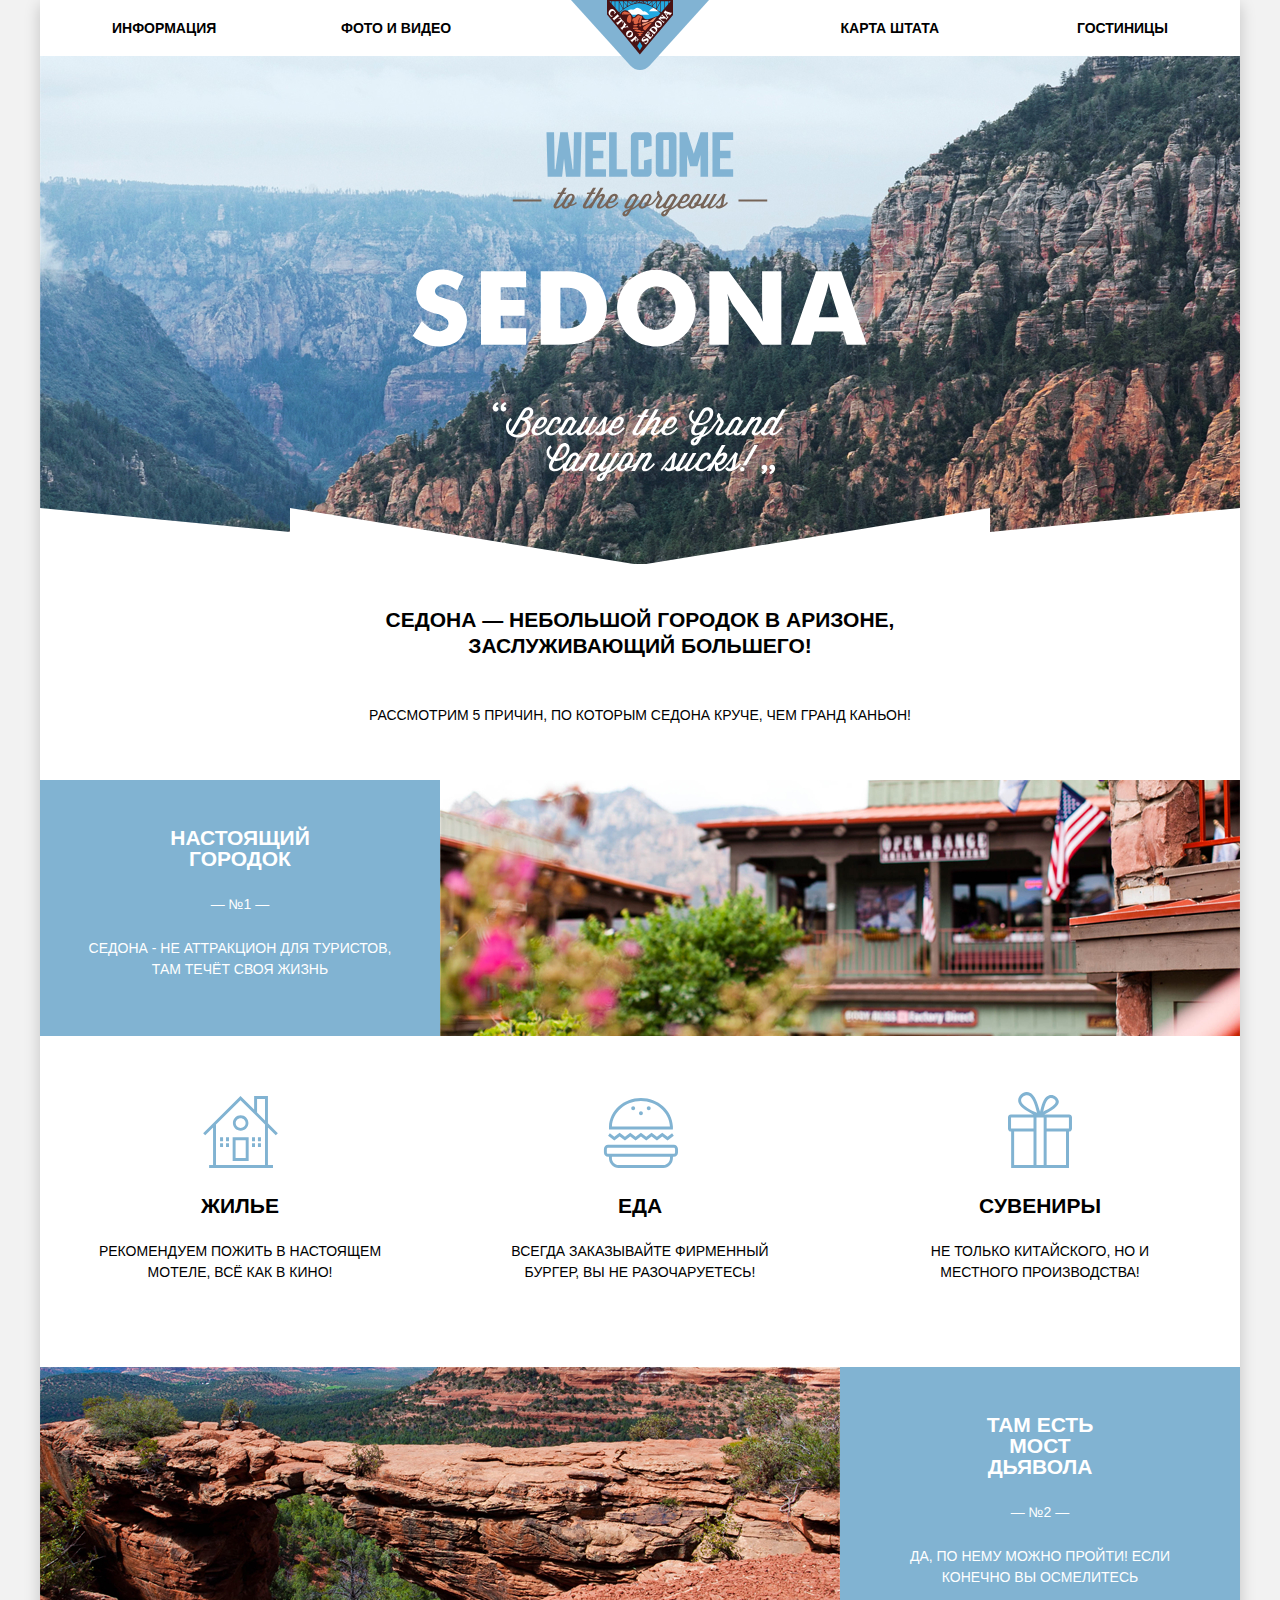
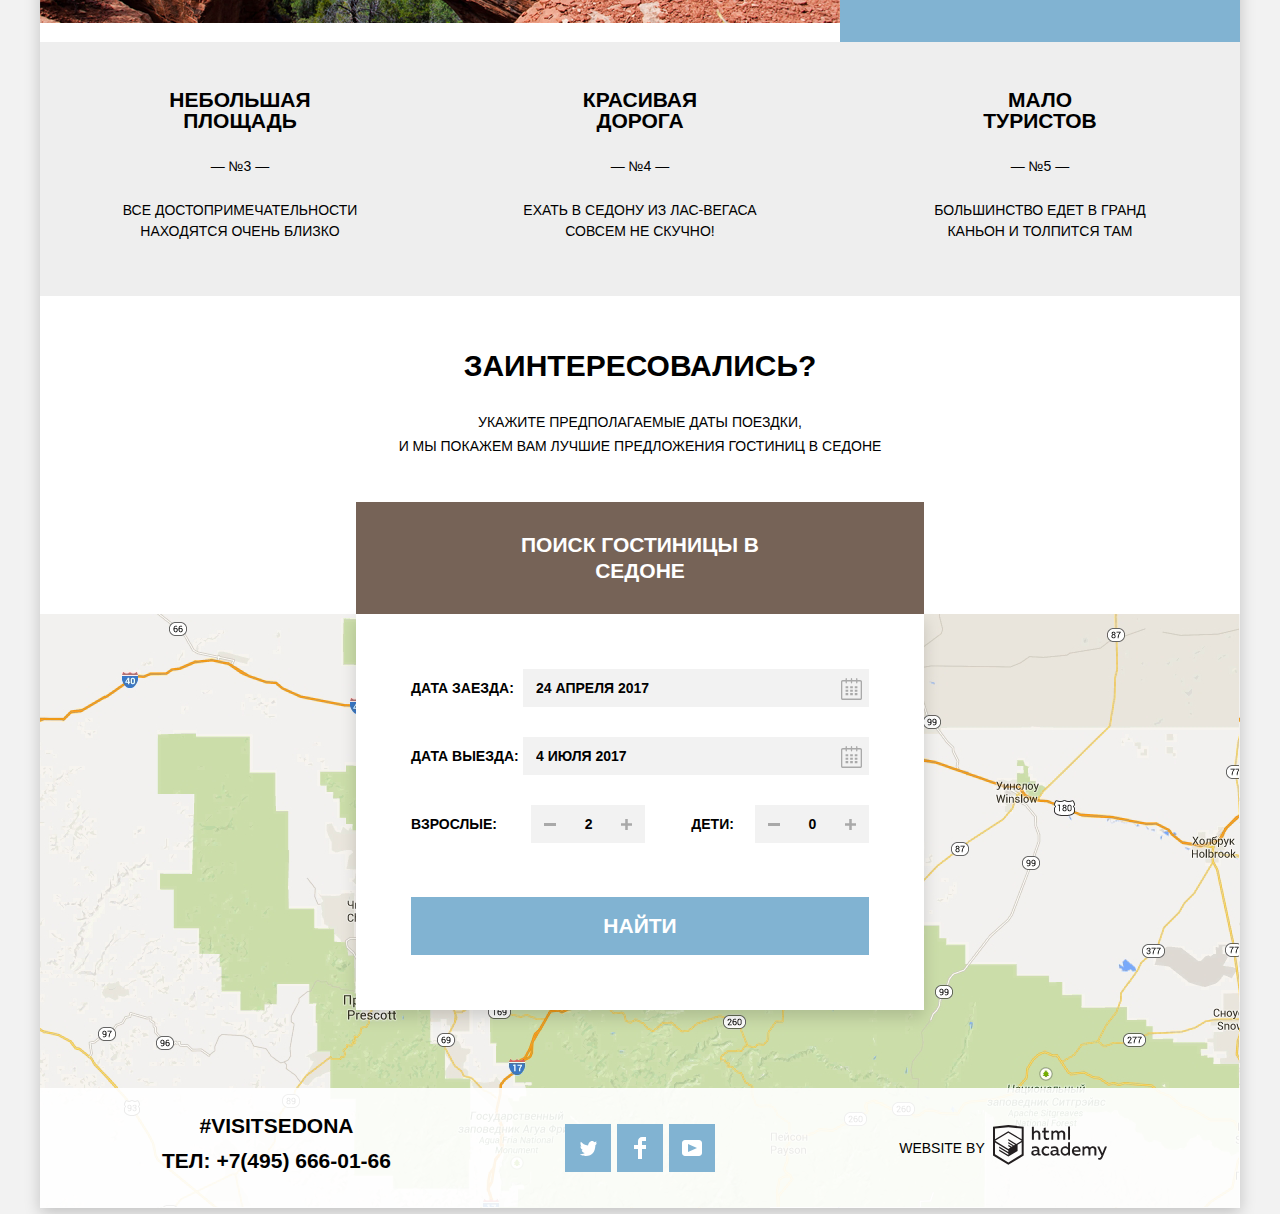
==== commit dca69b93: "Merge pull request #16 from PavlovaGalina/master" ====
--- a/index.html
+++ b/index.html
@@ -4,7 +4,7 @@
     <meta charset="utf-8">
     <title>HTML Academy: Седона</title>
     <link href="css/normalize.css" rel="stylesheet">
-    <link href="css/style.css" rel="stylesheet">
+    <link href="css/style.min.css" rel="stylesheet">
   </head>
   <body class="page-body">
 
@@ -150,11 +150,11 @@
         </section>
         <section class="map">
           <h2 class="visually-hidden">Карта</h2>
-          <img src="img/map.png" width="1200" height="473" alt="Карта">
+          <iframe src="https://www.google.com/maps/embed?pb=!1m18!1m12!1m3!1d1055372.4867954995!2d-112.40164044625814!3d34.90471344377954!2m3!1f0!2f0!3f0!3m2!1i1024!2i768!4f13.1!3m3!1m2!1s0x872da132f942b00d%3A0x5548c523fa6c8efd!2z0KHQtdC00L7QvdCwLCDQkNGA0LjQt9C-0L3QsCA4NjMzNiwg0KHQqNCQ!5e0!3m2!1sru!2sru!4v1603621383925!5m2!1sru!2sru" width="1200" height="473" style="border:0;" allowfullscreen="" aria-hidden="false" tabindex="0"></iframe>
         </section>
       </main>
 
-      <footer class="main-footer">
+      <footer class="main-footer main-page-footer">
         <div class="footer-contacts">
           <h3>#visitSEDONA</h3>
           <p>ТЕЛ: <a class="contacts-phone" href="tel:84956660166">+7(495) 666-01-66</a></p>
--- a/css/style.min.css
+++ b/css/style.min.css
@@ -0,0 +1 @@
+@keyframes rolldown{0%{opacity:0;transform:translateY(-100%)}to{opacity:1;transform:translateY(0)}}@keyframes rollup{0%{opacity:1;transform:translateY(0)}to{opacity:0;transform:translateY(-100%)}}@keyframes shake{0%,to{transform:translateX(0)}10%,30%,50%,70%,90%{transform:translateX(-10px)}20%,40%,60%,80%{transform:translateX(10px)}}@font-face{font-family:"PT Sans";font-style:normal;font-weight:400;src:local("PT Sans"),local("PTSans"),url(../fonts/PTSans.woff2) format("woff2"),url(../fonts/PTSans.woff) format("woff");font-display:swap}@font-face{font-family:"PT Sans";font-style:normal;font-weight:700;src:local("PT Sans Bold"),local("PTSans-Bold"),url(../fonts/PTSans-Bold.woff2) format("woff2"),url(../fonts/PTSans-Bold.woff) format("woff")}:root{--basic-black: #000000;--basic-white: #ffffff;--basic-blue: #81B3D2;--basic-grey: #EEEEEE;--basic-brown: #766357;--main-grey: #F2F2F2;--basic-dark-grey: #666666;--special-darker-blue: #669EC0;--special-dark-blue: #5496BD;--special-darker-brown: #604E43;--special-dark-brown: #503E33;--special-white: rgba(255, 255, 255, 0.3);--special-grey: #E5E5E5;--special-grey-input: #EBEBEB;--special-grey-sort: #CACACA;--special-grey-search: #A9A9A9;--special-grey-toggle: #ABABAB}body{min-width:1220px;margin:0;padding:0;font-family:"PT Sans",Arial,sans-serif;font-size:14px;line-height:21px;font-weight:400;color:var(--basic-black);text-transform:uppercase;background-color:var(--main-grey)}.page a{text-decoration:none}img{max-width:100%;height:auto}.page{height:100%}.page-wrapper{width:1200px;min-height:100%;display:grid;grid-template-rows:min-content 1fr min-content;align-content:start;margin:0 auto;box-shadow:0 5px 15px 0 rgba(0,1,1,.2)}.visually-hidden{position:absolute;width:1px;height:1px;margin:-1px;border:0;padding:0;white-space:nowrap;clip-path:inset(100%);clip:rect(0 0 0 0);overflow:hidden}.main-header{width:1200px;background-color:var(--basic-white)}.main-navigation{position:relative;font-size:14px;line-height:26px;font-weight:700;color:var(--basic-black);background-color:transparent}.main-header-logo{position:absolute;z-index:3;margin-left:auto;margin-right:auto;left:0;right:0}.main-header-logo,.main-header-logo img{width:138px;height:70px}.site-navigation{display:flex;padding:15px 72px;margin:0;text-align:left;list-style:none}.site-navigation li{flex:1}.menu-second-item{padding-right:70px}.menu-third-item{padding-left:70px;text-align:right}.menu-fourth-item{text-align:right}.copyright-image,.hotels-name,.site-navigation a{color:var(--basic-black)}.copyright-image:hover,.hotels-name:hover,.site-navigation a:hover{color:var(--basic-blue)}.copyright-image:focus,.hotels-name:focus,.site-navigation a:focus{color:var(--basic-blue)}.copyright-image:active,.hotels-name:active,.site-navigation a:active{color:var(--basic-black);opacity:.3}.link-current a{color:var(--basic-brown)}.container{width:1200px;margin:0 auto;background-color:var(--basic-white)}.welcome-wrapper{position:relative;display:flex;flex-direction:column;background-image:url(../img/background-photo.jpg);background-position:top;background-repeat:no-repeat;text-align:center;padding-top:76px;padding-bottom:82px}.welcome-wrapper img{width:456px;height:350px;align-self:center}.welcome-wrapper::after{content:"  ";position:absolute;bottom:-1px;left:auto;width:100%;height:57px;background-image:url(../img/Background-shape.svg);background-repeat:no-repeat;background-position:0 0}.reasons-section{background-color:var(--basic-white)}.reasons-list{background-color:var(--basic-grey)}.reasons{text-align:center;padding-top:43px;padding-bottom:52px}.reasons p{font-size:14px;line-height:26px;margin:0}.reasons h2,.reasons-section h3{font-size:21px;line-height:26px;font-weight:700;margin:0 0 43px}.reasons p,.reasons-item p{font-weight:400;padding:0}.reason-number,.reasons-section .reason-number{margin-bottom:23px}.reasons-section h3{max-width:150px;line-height:21px;margin:0 auto 25px}.first-reason,.second-reason{display:grid;grid-template-columns:2fr 1fr;margin:0;padding:0}.second-reason{grid-template-columns:1fr 2fr}.primary-reason{padding-right:45px;padding-left:45px;color:var(--basic-white);background-color:var(--basic-blue)}.primary-reason-image{background-color:var(--basic-brown)}.primary-reason-image,.primary-reason-image img{width:800px;height:256px}.reasons-item{text-align:center;padding-top:47px;padding-bottom:54px}.recommendations-list{display:flex;align-items:baseline;margin:0;padding:0;list-style:none}.reasons-item p,.recommendations-list p{font-size:14px;line-height:21px;margin:0}.recommendations-item{width:400px;text-align:center;padding:55px 50px 84px;display:flex;flex-direction:column;align-items:center}.recommendations-item img{margin-bottom:27px}.living{width:75px;height:72px}.food{width:77px;height:70px}.souvenirs{width:64px;height:77px}.reasons-list{display:flex;margin:0;padding:0;list-style:none}.another-reason{width:400px;padding-right:71px;padding-left:71px}.hotel-search{position:relative;text-align:center;padding-top:58px}.hotel-search h2{font-size:30px;line-height:24px;font-weight:700;text-align:center;margin:0 0 32px}.hotel-search p{font-size:14px;line-height:24px;font-weight:400;margin:0 0 44px}.modal{position:absolute;width:458px;background-color:var(--basic-white);margin-left:auto;margin-right:auto;padding:55px;display:block;left:0;right:0;top:100%;box-shadow:0 7px 15px rgba(0,1,1,.15);z-index:1}.modal-wrapper{overflow:hidden}.modal-show{display:block;pointer-events:all;animation:rolldown .6s}.modal-close{pointer-events:none;animation:rollup .6s forwards}.modal-error{animation:shake .6s}.date-form-wrapper input[value],.hotel-search-form,.people-number-wrapper input[value]{font-size:14px;line-height:26px;font-weight:700;text-transform:uppercase;color:var(--basic-black);margin:0}.people-number-wrapper input[value]{text-align:center}.date-people-form{width:458px;display:flex;flex-wrap:wrap;align-content:space-between;margin-bottom:54px}.date-form-wrapper input[type=text]{width:325px;height:26px;background-color:var(--main-grey);padding:6px 8px 6px 13px;border:0;outline:0}.date-form-wrapper input[type=text]:hover{background-color:var(--special-grey-input)}.date-form-wrapper input[type=text]:focus{background-color:var(--basic-white);outline:2px solid var(--special-grey);outline-offset:-2px}.date-form-wrapper,.people-number{width:100%;display:flex;flex-wrap:nowrap;justify-content:space-between;align-items:center}.adults-label{margin-right:13px}.adults{margin-right:25px}.date-people-form p{position:relative;font-size:14px;line-height:26px;font-weight:700;text-transform:uppercase;color:var(--basic-black);margin:0 0 30px}.calendar{position:absolute;left:430px;width:21px;height:23px;right:0}.people-number input[type=number]{width:36px;height:26px;background-color:var(--main-grey);border:0;outline:0}input::-webkit-inner-spin-button,input::-webkit-outer-spin-button{-webkit-appearance:none}.people-number-wrapper{width:88px;height:26px;display:flex;justify-content:space-between;align-items:center;padding:6px 13px;background-color:var(--main-grey)}.calendar path,.minus rect,.plus path{fill:var(--special-grey-search)}.calendar:hover path,.minus:hover rect,.plus:hover path,.sort-direction a:hover path{fill:var(--basic-black)}.calendar:focus path,.minus:focus rect,.plus:focus path{fill:var(--basic-black);outline:0}.calendar:focus,.minus:focus,.plus:focus{outline:0}.calendar:active path,.minus:active rect,.plus:active path{fill:var(--basic-blue)}.map{height:594px;background-image:url(../img/map.png);background-color:var(--basic-grey)}.map iframe{width:1200px;height:594px}.modal-button,.reservation-button{font-weight:700;text-align:center;color:var(--basic-white);vertical-align:middle;text-transform:uppercase;background-color:var(--basic-brown);border:0;outline:0}.modal-button{position:relative;width:568px;font-size:21px;line-height:26px;z-index:3;padding:30px 130px}.reservation-button{font-size:14px;line-height:21px}.modal-button:hover,.reservation-button:hover{background-color:var(--special-darker-brown)}.modal-button:focus,.reservation-button:focus{background-color:var(--special-darker-brown);outline:2px solid var(--basic-black);outline-offset:-2px}.modal-button:active,.reservation-button:active{background-color:var(--special-dark-brown);color:var(--special-white)}.learn-more-button,.search-button{font-weight:700;text-align:center;color:var(--basic-white);vertical-align:middle;text-transform:uppercase;background-color:var(--basic-blue);border:0;outline:0}.search-button{width:458px;font-size:21px;line-height:26px;padding:16px 185px}.learn-more-button{font-size:14px;line-height:21px}.learn-more-button:hover,.search-button:hover{background-color:var(--special-darker-blue)}.learn-more-button:focus,.search-button:focus{background-color:var(--special-darker-blue);outline:2px solid var(--basic-black)}.learn-more-button:active,.search-button:active{background-color:var(--special-dark-blue);color:var(--special-white)}.filters-section{position:relative;min-height:217px;overflow:hidden}.filters-wrapper{position:absolute;width:1056px;padding:26px 73px 5px;z-index:2}.background-blur{position:absolute;min-height:217px;width:1200px;z-index:1;background-image:url(../img/background-photo.jpg);background-position:bottom;background-repeat:no-repeat;filter:blur(5px)}.filter{display:flex;flex-direction:row}.infrastructure-filter{margin:0 115px 0 0}.hotel-type-filter{margin-right:auto}.filter-item{max-width:140px;padding:0;border:0}.filter-item ul{list-style:none;padding:0;margin:0}.filter-item li{padding-left:40px}.range-filter{width:317px}.filter-item legend{font-size:16px;line-height:21px;text-transform:uppercase;font-weight:700;color:var(--basic-white);margin-bottom:24px}.filter-option{margin-bottom:26px}.filter-option label{position:relative;display:block;cursor:pointer;user-select:none}.filter-input-checkbox+label::before{content:"";position:absolute;top:0;left:-40px;width:23px;height:23px;background-image:url(../img/checkbox-off.svg)}.filter-input-checkbox:focus+label::before{outline:2px solid var(--basic-black)}.filter-input-checkbox:checked+label::before{content:"";position:absolute;top:0;left:-40px;width:27px;height:23px;background-image:url(../img/checkbox-on.svg);background-repeat:no-repeat;background-position:0 0}.filter-input-checkbox:disabled+label::before{background-image:url(../img/disabled-checkbox-off.svg)}.filter-input-checkbox:checked:disabled+label::before{background-image:url(../img/disabled-checkbox-on.svg)}.filter-option label,.price-controls label{text-transform:uppercase;font-size:14px;line-height:21px;font-weight:400;color:var(--basic-white)}.filter-item-wrapper{display:flex;flex-direction:column}.price-filter legend{margin-bottom:11px}.price-controls{position:relative;display:flex;width:313px;min-height:30px;border:2px solid var(--basic-white);border-radius:2px;margin:0 0 20px;padding-bottom:2px}.price-controls::after{content:"";position:absolute;width:2px;height:22px;left:157px;top:6px;background-color:var(--basic-white)}.price-controls input{width:50px;max-height:21px;text-align:left;color:var(--basic-white);background-color:transparent;border:0;outline:0;font-family:inherit;font-size:inherit;margin:0}.price-controls label{flex:1;display:flex;justify-content:center;align-items:center}.min-price{padding-left:33px}.max-price{padding-left:15px}.range-controls{position:relative}.range-controls .scale{height:2px;background:var(--special-white);margin-bottom:33px}.range-controls .bar{height:2px;background:var(--basic-white)}.range-controls .toggle,.range-controls .toggle:hover{position:absolute;top:-10px;width:4px;height:4px;padding:0;border:8px solid var(--basic-white);background-color:var(--special-grey-toggle);border-radius:50%;box-shadow:0 2px 1px 0 var(--special-grey-toggle);cursor:pointer}.range-controls .toggle:hover{top:-12px;width:5px;height:5px;border:10px solid var(--basic-white)}.show-button{width:135px;font-size:14px;line-height:21px;font-weight:400;text-align:center;color:var(--basic-white);vertical-align:middle;text-transform:uppercase;background-color:transparent;border:2px solid var(--basic-white);border-radius:2px;outline:0;padding:5px 35px;margin-right:10px;align-self:center}.show-button:hover{color:var(--basic-black);background-color:var(--basic-white)}.show-button:focus{color:var(--basic-black);background-color:var(--basic-white)}.hotels h3{font-size:21px;line-height:26px;font-weight:700}.sort{font-size:12px;line-height:18px;font-weight:400;padding:29px 73px 31px}.sort h3{margin:0 46px 0 0}.sort,.sort-list,.sort-section{display:flex;align-items:flex-start}.sort-section{margin-right:auto;padding-top:2px}.sort-section span{margin-right:40px}.sort-list{list-style:none;padding:0;margin:0}.sort-list li{margin-right:33px}.sort-list a{color:var(--basic-black);opacity:.3;border-bottom:1px dashed var(--basic-blue)}.sort-list a:hover{color:var(--basic-blue);opacity:1;border-bottom:1px dashed}.sort-list a:focus{color:var(--basic-blue);opacity:1;outline:2px solid var(--basic-black)}.sort-list a:active{color:var(--basic-black);opacity:1}.sort-direction a path{fill:var(--special-grey-sort)}.sort-direction a:focus path{fill:var(--basic-black)}.current-direction svg path,.sort-direction a:active path{fill:var(--basic-blue)}.sort-current a{color:var(--basic-blue);opacity:1;border:0}.sort-direction{align-self:flex-end}.up{margin-right:10px}.hotels-list{padding:0;margin:0;list-style:none}.hotels-list p{margin:0;padding-bottom:5px}.hotels-list h3{margin:0}.hotels-item:first-child{border-top:1px solid var(--special-grey)}.hotels-item{display:grid;grid-template-columns:max-content 1fr max-content;padding:23px 73px 30px;border-bottom:1px solid var(--special-grey)}.hotels-image{width:135px;height:90px;margin-right:29px;padding-top:7px}.price-wrapper{width:258px;display:flex;justify-content:space-between}.price{width:142px}.hotels-action{width:256px;display:flex;justify-content:space-between}.hotels-action button{padding:3px 16px}.hotels-description,.rating-container{display:flex;flex-direction:column;justify-content:space-between}.hotels-description{max-width:258px}.rating-container{align-items:flex-end;padding-top:6px}.rating-container img{width:18px;height:17px;margin-right:1px}.rating-container:last-child{margin-right:0}.rating{padding:3px 12px 3px 15px;color:var(--basic-dark-grey);background-color:var(--main-grey)}.main-footer{width:1054px;display:grid;grid-template-columns:1fr 1fr 1fr;margin:0 auto;padding:0 73px;color:var(--basic-black);background-color:rgba(255,255,255,.9);z-index:1}.main-page-footer{margin-top:-120px}.footer-contacts{padding-top:25px}.footer-contacts h3,.footer-contacts p{font-size:21px;line-height:26px;font-weight:700;text-align:center}.footer-contacts h3{margin:0 0 9px}.footer-contacts p{margin:0}.footer-contacts a{color:var(--basic-black);text-decoration:none}.footer-social{padding:36px 125px}.social-list{display:flex;flex-wrap:wrap;justify-content:space-between;width:150px;margin:0;padding:0;list-style:none}.social-button{display:flex;align-items:center;justify-content:center;width:46px;height:48px;background-color:var(--basic-blue);color:inherit}.social-button:focus,.social-button:hover{background-color:var(--special-darker-blue)}.social-button:active{background-color:var(--special-dark-blue)}.social-button:active path{fill:var(--special-white)}.footer-copyright{font-size:14px;line-height:26px;font-weight:400;align-self:center}.footer-copyright p{display:flex;justify-content:center;align-items:center;margin:0}.footer-copyright span{margin-right:8px}.footer-copyright,.footer-copyright a path{color:var(--basic-black)}.footer-copyright a:focus path,.footer-copyright a:hover path{fill:var(--basic-blue)}.footer-copyright a:active path{color:var(--basic-black);opacity:.3}
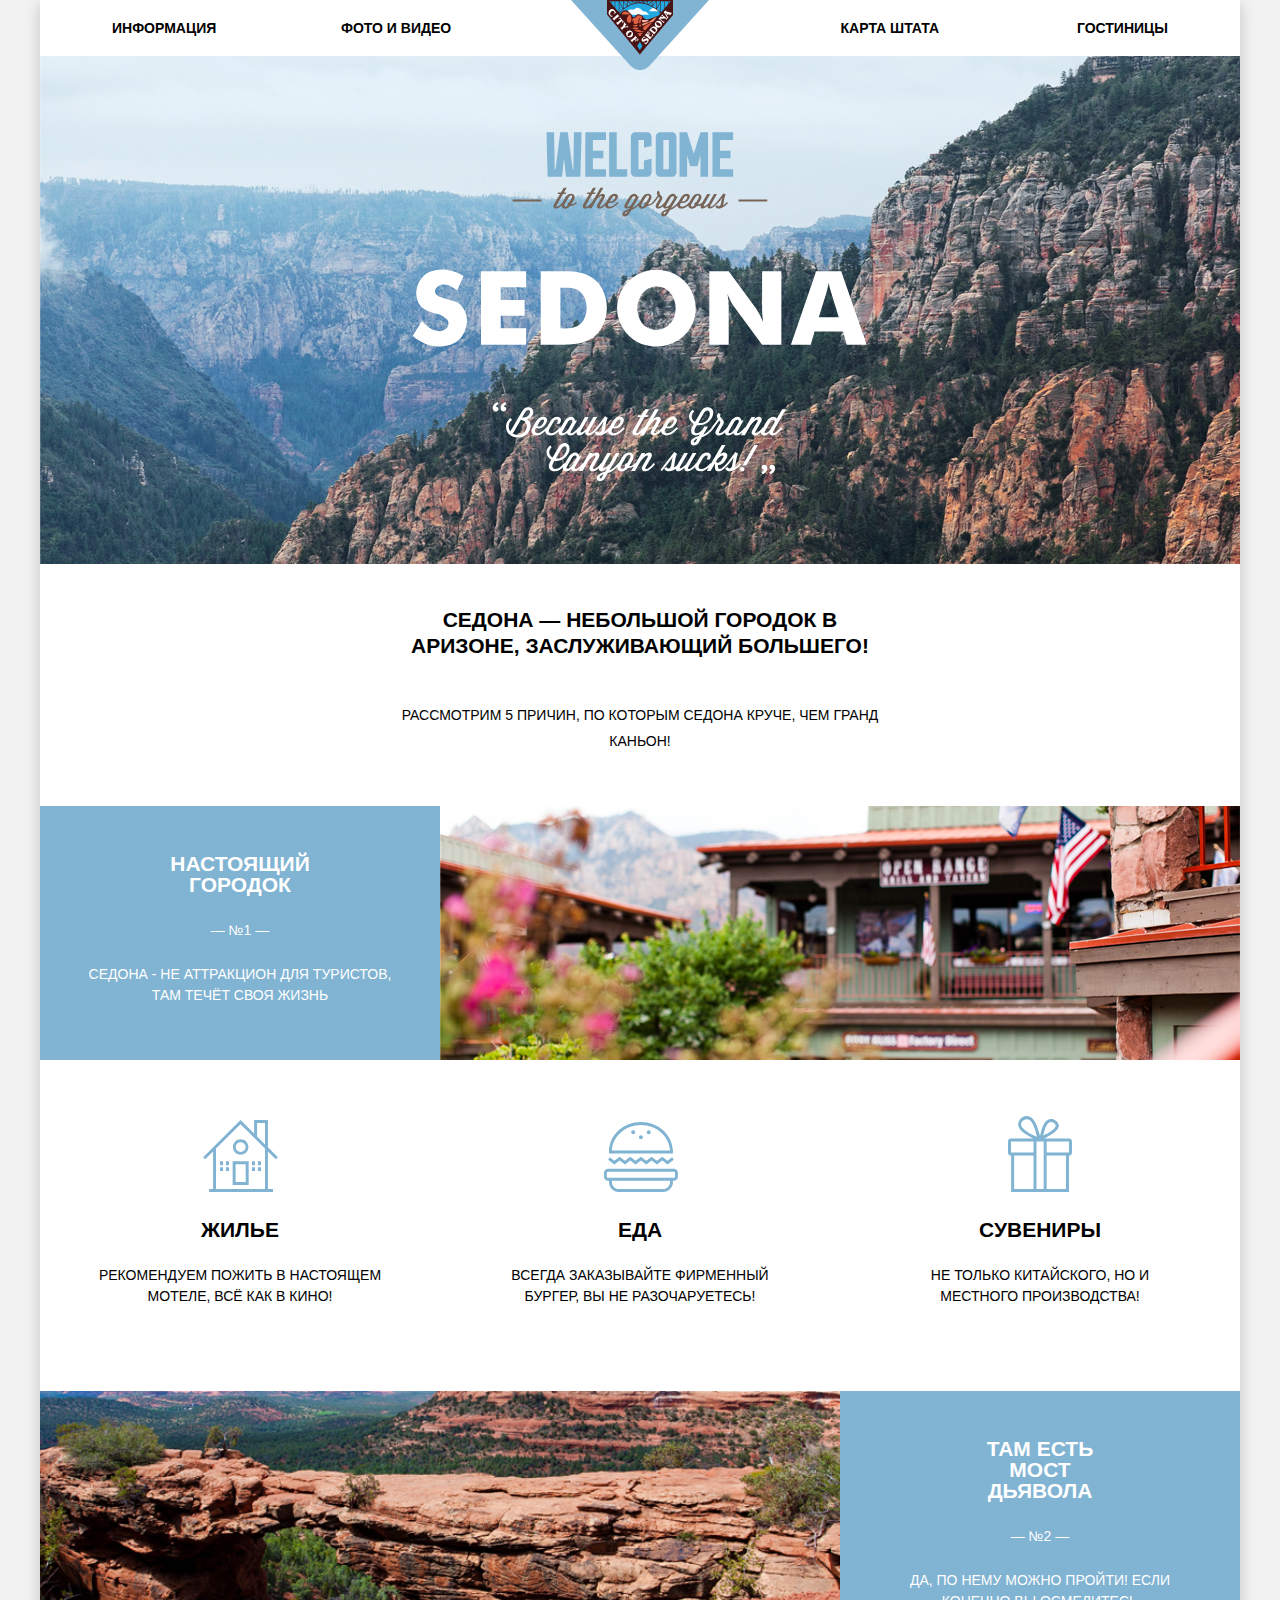
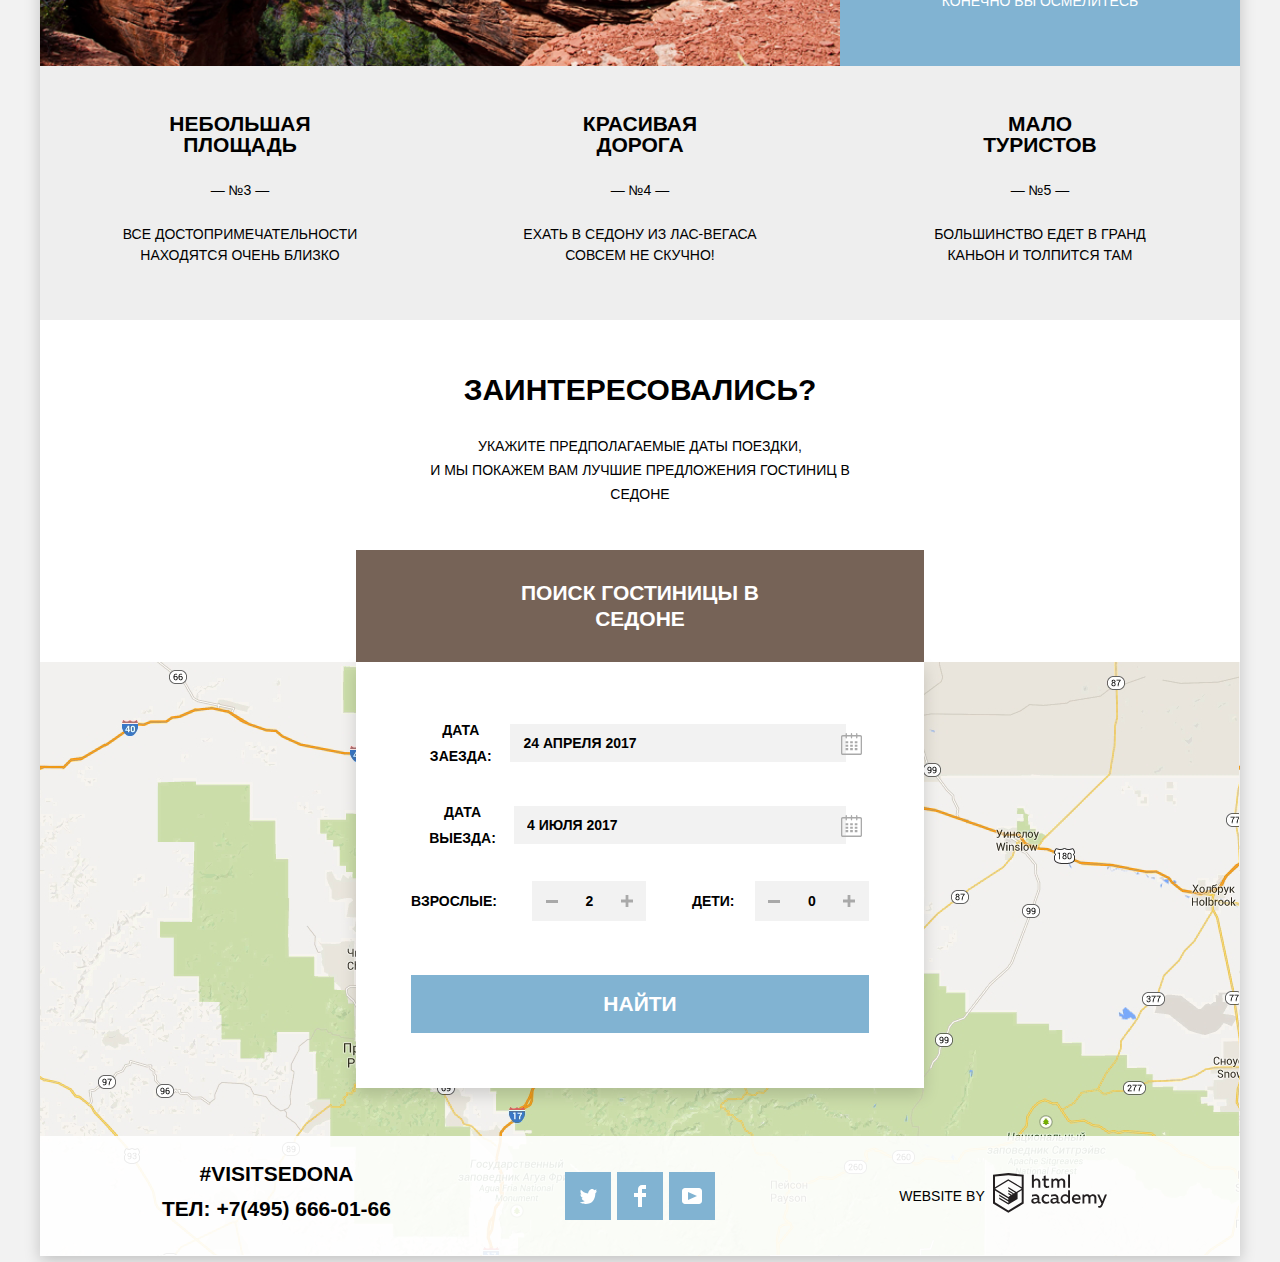
==== commit ff2527a7: "Внесение правок" ====
--- a/index.html
+++ b/index.html
@@ -4,16 +4,16 @@
     <meta charset="utf-8">
     <title>HTML Academy: Седона</title>
     <link href="css/normalize.css" rel="stylesheet">
-    <link href="css/style.min.css" rel="stylesheet">
+    <link href="css/style.css" rel="stylesheet">
   </head>
   <body class="page-body">
 
     <div class="page-wrapper">
       <header class="main-header">
         <nav class="main-navigation">
-          <a class="main-header-logo" href="#">
+          <span class="main-header-logo" href="#">
             <img src="img/logo.svg" width="138" height="70" alt="Логотип Седона">
-          </a>
+          </span>
           <ul class="site-navigation">
             <li class="menu-first-item"><a href="#">Информация</a></li>
             <li class="menu-second-item"><a href="#">Фото и видео</a></li>
@@ -32,8 +32,7 @@
         </section>
         <section class="reasons-section">
           <div class="reasons">
-            <h2>Седона — небольшой городок в Аризоне,<br>
-              заслуживающий большего!</h2>
+            <h2>Седона — небольшой городок в Аризоне, заслуживающий большего!</h2>
             <p>Рассмотрим 5 причин, по которым Седона круче, чем гранд каньон!</p>
           </div>
           <div class="first-reason">
@@ -42,8 +41,7 @@
                 <p class="reason-number">— №1 —</p>
                 <p class="reason-description">Седона - не аттракцион для туристов, там течёт своя жизнь</p>
             </div>
-            <div class="primary-reason-image">
-              <img src="img/first-reason.jpg" width="800" height="256" alt="Седона">
+            <div class="first-reason-image">
             </div>
           </div>
           <div>
@@ -66,11 +64,10 @@
             </ul>
           </div>
           <div class="second-reason">
-            <div class="primary-reason-image">
-              <img src="img/second-reason.jpg" width="800" height="256" alt="Мост">
+            <div class="second-reason-image">
             </div>
             <div class="reasons-item primary-reason">
-              <h3>Там есть Мост дьявола</h3>
+              <h3>Там есть<br> Мост дьявола</h3>
               <p class="reason-number">— №2 —</p>
               <p>Да, по нему можно пройти! Если конечно вы осмелитесь</p>
             </div>
@@ -107,7 +104,7 @@
                   <p class="date-form-wrapper">
                     <label for="arrival-date">Дата заезда:</label>
                     <input class="date-form arrival-date" id="arrival-date" name="arrival-date" type="text" value="24 апреля 2017">
-                    <svg class="calendar" width="21" height="23" tabindex="0" viewBox="0 0 21 23" fill="none" xmlns="http://www.w3.org/2000/svg">
+                    <svg class="calendar" aria-label="Календарь" width="21" height="23" tabindex="0" viewBox="0 0 21 23" fill="none" xmlns="http://www.w3.org/2000/svg">
                       <path fill-rule="evenodd" clip-rule="evenodd" d="M16.406 3.02498H19.251C20.217 3.02498 21 3.84698 21 4.86198V21.164C21 22.179 20.217 23 19.251 23H1.75C0.784 23 0 22.179 0 21.164V4.86198C0 3.84698 0.784 3.02498 1.75 3.02498H4.593V1.64798C4.593 1.26698 4.887 0.958984 5.25 0.958984C5.612 0.958984 5.906 1.26698 5.906 1.64798V3.02498H9.844V1.64798C9.844 1.26698 10.138 0.958984 10.501 0.958984C10.862 0.958984 11.156 1.26698 11.156 1.64798V3.02498H15.094V1.64798C15.094 1.26698 15.387 0.958984 15.75 0.958984C16.112 0.958984 16.406 1.26698 16.406 1.64798V3.02498ZM19.5646 21.484C19.6466 21.3979 19.691 21.2828 19.688 21.164H19.689V4.86198C19.689 4.60898 19.493 4.40298 19.252 4.40298H16.407V5.78098C16.407 6.16198 16.113 6.46998 15.751 6.46998C15.388 6.46998 15.095 6.16198 15.095 5.78098V4.40298H11.157V5.78098C11.157 6.16198 10.863 6.46998 10.502 6.46998C10.139 6.46998 9.845 6.16198 9.845 5.78098V4.40298H5.907V5.78098C5.907 6.16198 5.613 6.46998 5.251 6.46998C4.888 6.46998 4.594 6.16198 4.594 5.78098V4.40298H1.75C1.50263 4.40953 1.30696 4.61458 1.312 4.86198V21.164C1.30696 21.4114 1.50263 21.6164 1.75 21.623H19.251C19.3698 21.6201 19.4826 21.5701 19.5646 21.484Z" fill="#A9A9A9"/>
                       <path fill-rule="evenodd" clip-rule="evenodd" d="M4.59399 9.2251H7.21899V11.2911H4.59399V9.2251ZM4.59399 12.6681H7.21899V14.7351H4.59399V12.6681ZM7.21899 16.1121H4.59399V18.1781H7.21899V16.1121ZM9.18799 16.1121H11.813V18.1781H9.18799V16.1121ZM11.813 12.6681H9.18799V14.7351H11.813V12.6681ZM9.18799 9.2251H11.813V11.2911H9.18799V9.2251ZM16.406 16.1121H13.781V18.1781H16.406V16.1121ZM13.781 12.6681H16.406V14.7351H13.781V12.6681ZM16.406 9.2251H13.781V11.2911H16.406V9.2251Z" fill="#A9A9A9"/>
                     </svg>
@@ -115,7 +112,7 @@
                   <p class="date-form-wrapper">
                     <label for="leaving-date">Дата выезда:</label>
                     <input class="date-form leaving-date" id="leaving-date" name="leaving-date" type="text" value="4 июля 2017">
-                    <svg class="calendar" width="21" height="23" tabindex="0" viewBox="0 0 21 23" fill="none" xmlns="http://www.w3.org/2000/svg">
+                    <svg class="calendar" aria-label="Календарь" width="21" height="23" tabindex="0" viewBox="0 0 21 23" fill="none" xmlns="http://www.w3.org/2000/svg">
                       <path fill-rule="evenodd" clip-rule="evenodd" d="M16.406 3.02498H19.251C20.217 3.02498 21 3.84698 21 4.86198V21.164C21 22.179 20.217 23 19.251 23H1.75C0.784 23 0 22.179 0 21.164V4.86198C0 3.84698 0.784 3.02498 1.75 3.02498H4.593V1.64798C4.593 1.26698 4.887 0.958984 5.25 0.958984C5.612 0.958984 5.906 1.26698 5.906 1.64798V3.02498H9.844V1.64798C9.844 1.26698 10.138 0.958984 10.501 0.958984C10.862 0.958984 11.156 1.26698 11.156 1.64798V3.02498H15.094V1.64798C15.094 1.26698 15.387 0.958984 15.75 0.958984C16.112 0.958984 16.406 1.26698 16.406 1.64798V3.02498ZM19.5646 21.484C19.6466 21.3979 19.691 21.2828 19.688 21.164H19.689V4.86198C19.689 4.60898 19.493 4.40298 19.252 4.40298H16.407V5.78098C16.407 6.16198 16.113 6.46998 15.751 6.46998C15.388 6.46998 15.095 6.16198 15.095 5.78098V4.40298H11.157V5.78098C11.157 6.16198 10.863 6.46998 10.502 6.46998C10.139 6.46998 9.845 6.16198 9.845 5.78098V4.40298H5.907V5.78098C5.907 6.16198 5.613 6.46998 5.251 6.46998C4.888 6.46998 4.594 6.16198 4.594 5.78098V4.40298H1.75C1.50263 4.40953 1.30696 4.61458 1.312 4.86198V21.164C1.30696 21.4114 1.50263 21.6164 1.75 21.623H19.251C19.3698 21.6201 19.4826 21.5701 19.5646 21.484Z" fill="#A9A9A9"/>
                       <path fill-rule="evenodd" clip-rule="evenodd" d="M4.59399 9.2251H7.21899V11.2911H4.59399V9.2251ZM4.59399 12.6681H7.21899V14.7351H4.59399V12.6681ZM7.21899 16.1121H4.59399V18.1781H7.21899V16.1121ZM9.18799 16.1121H11.813V18.1781H9.18799V16.1121ZM11.813 12.6681H9.18799V14.7351H11.813V12.6681ZM9.18799 9.2251H11.813V11.2911H9.18799V9.2251ZM16.406 16.1121H13.781V18.1781H16.406V16.1121ZM13.781 12.6681H16.406V14.7351H13.781V12.6681ZM16.406 9.2251H13.781V11.2911H16.406V9.2251Z" fill="#A9A9A9"/>
                     </svg>
@@ -123,23 +120,31 @@
                   <div class="people-number">
                     <label class="adults-label" for="adults">Взрослые:</label>
                     <div class="people-number-wrapper adults">
-                      <svg class="minus" width="12" height="3" tabindex="0" viewBox="0 0 12 3" fill="none" xmlns="http://www.w3.org/2000/svg">
-                        <rect width="12" height="3" fill="#A9A9A9"/>
-                      </svg>
-                      <input class="adults-number" id="adults" name="adults-number" type="number" value="2" min="0">
-                      <svg class="plus" width="11" height="11" tabindex="0" viewBox="0 0 11 11" fill="none" xmlns="http://www.w3.org/2000/svg">
-                        <path fill-rule="evenodd" clip-rule="evenodd" d="M4.23086 6.76932V11H6.76932V6.76932H11V4.23086H6.76932V0H4.23085V4.23086H0V6.76932H4.23086Z" fill="#A9A9A9"/>
-                      </svg>
+                      <div class="minus-wrapper">
+                        <svg class="minus" aria-label="Минус" width="38" height="38" tabindex="0" viewBox="0 0 12 3" fill="none" xmlns="http://www.w3.org/2000/svg">
+                          <rect width="12" height="3" fill="#A9A9A9"/>
+                        </svg>
+                      </div>
+                      <input class="adults-number" id="adults" name="adults-number" type="text" value="2" min="0">
+                      <div class="plus-wrapper">
+                        <svg class="plus" aria-label="Плюс" width="11" height="11" tabindex="0" viewBox="0 0 11 11" fill="none" xmlns="http://www.w3.org/2000/svg">
+                          <path fill-rule="evenodd" clip-rule="evenodd" d="M4.23086 6.76932V11H6.76932V6.76932H11V4.23086H6.76932V0H4.23085V4.23086H0V6.76932H4.23086Z" fill="#A9A9A9"/>
+                        </svg>
+                      </div>
                     </div>
                     <label for="children">Дети:</label>
                     <div class="people-number-wrapper children">
-                      <svg class="minus" width="12" height="3" tabindex="0" viewBox="0 0 12 3" fill="none" xmlns="http://www.w3.org/2000/svg">
-                        <rect width="12" height="3" fill="#A9A9A9"/>
-                      </svg>
-                      <input class="children-number" id="children" name="children-number" type="number" value="0" min="0">
-                      <svg class="plus" width="11" height="11" tabindex="0" viewBox="0 0 11 11" fill="none" xmlns="http://www.w3.org/2000/svg">
-                        <path fill-rule="evenodd" clip-rule="evenodd" d="M4.23086 6.76932V11H6.76932V6.76932H11V4.23086H6.76932V0H4.23085V4.23086H0V6.76932H4.23086Z" fill="#A9A9A9"/>
-                      </svg>
+                      <div class="minus-wrapper">
+                        <svg class="minus" aria-label="Минус" width="12" height="3" tabindex="0" viewBox="0 0 12 3" fill="none" xmlns="http://www.w3.org/2000/svg">
+                          <rect width="12" height="3" fill="#A9A9A9"/>
+                        </svg>
+                      </div>
+                      <input class="children-number" id="children" name="children-number" type="text" value="0" min="0">
+                      <div class="plus-wrapper">
+                        <svg class="plus" aria-label="Минус" width="11" height="11" tabindex="0" viewBox="0 0 11 11" fill="none" xmlns="http://www.w3.org/2000/svg">
+                          <path fill-rule="evenodd" clip-rule="evenodd" d="M4.23086 6.76932V11H6.76932V6.76932H11V4.23086H6.76932V0H4.23085V4.23086H0V6.76932H4.23086Z" fill="#A9A9A9"/>
+                        </svg>
+                      </div>
                     </div>
                   </div>
                 </div>
@@ -190,7 +195,7 @@
         <div class="footer-copyright">
           <p class="copyright-link">
             <span>Website by</span>
-            <a href="https://htmlacademy.ru/intensive/htmlcss">
+            <a class="footer-copyright-link" href="https://htmlacademy.ru/intensive/htmlcss">
               <span class="visually-hidden">HTML Academy</span>
               <svg width="115" height="41" viewBox="0 0 115 41" fill="none" xmlns="http://www.w3.org/2000/svg">
               <path fill-rule="evenodd" clip-rule="evenodd" d="M15.5197 1.05737H15.3509L0 2.71895V31.4945L15.3509 40.8382L30.7018 31.4945V2.71895L15.5197 1.05737ZM77.0183 2.62185H75.0876V15.7311H77.0183V2.62185ZM40.8619 2.63264V7.76843C41.6131 6.9864 42.6386 6.5436 43.7105 6.53843C44.6823 6.47908 45.6329 6.84495 46.3253 7.54479C47.0177 8.24462 47.3866 9.21244 47.3399 10.2068V15.7634H45.367V10.4658C45.4231 9.94897 45.2754 9.43059 44.9566 9.02553C44.6377 8.62047 44.174 8.36218 43.6683 8.3079H43.3518C42.3456 8.36979 41.4321 8.9295 40.9041 9.80764V15.7634H38.8995V2.63264H40.8619ZM77.0183 31.4837H75.2775V30.0595C74.4828 31.1353 73.23 31.7538 71.9119 31.7211C69.4751 31.5528 67.5825 29.4822 67.5825 26.9845C67.5825 24.4867 69.4751 22.4162 71.9119 22.2479C73.1195 22.2052 74.2818 22.7203 75.0771 23.6505V18.3205H77.0183V31.4837ZM47.0656 30.0595C47.263 30.0515 47.4583 30.0152 47.6459 29.9516V31.3866C47.2482 31.5404 46.826 31.6172 46.4009 31.6132C45.6482 31.6769 44.9394 31.2429 44.639 30.5342C43.7036 31.31 42.5302 31.7227 41.3261 31.6995C39.733 31.6995 38.256 30.804 38.256 28.9482C38.256 26.65 40.3661 25.9379 42.1702 25.9379C42.9402 25.9505 43.707 26.0408 44.4596 26.2076V25.884C44.4596 24.805 43.6578 23.9742 42.1491 23.9742C41.0585 23.9764 39.9804 24.2116 38.9839 24.6647V22.8305C40.0678 22.451 41.204 22.2506 42.3495 22.2371C44.8394 22.2371 46.3693 23.4455 46.3693 26.1753V29.4121C46.3546 29.5668 46.401 29.721 46.4981 29.8406C46.5951 29.9601 46.7349 30.035 46.8862 30.0487H47.0656V30.0595ZM40.2711 28.8403C40.298 29.229 40.4761 29.5905 40.7655 29.844C41.055 30.0974 41.4317 30.2217 41.8115 30.189H41.9275C42.8819 30.1906 43.7973 29.8022 44.4702 29.11V27.5779C43.842 27.4414 43.2026 27.3655 42.5605 27.3513C41.5055 27.3513 40.2817 27.7074 40.2817 28.8403H40.2711ZM56.0229 22.9384C55.1962 22.4632 54.2596 22.2246 53.3115 22.2479H52.9422C51.7332 22.2873 50.5891 22.8166 49.7619 23.7192C48.9347 24.6218 48.4923 25.8236 48.5321 27.06V27.5024C48.6957 30.0004 50.805 31.8921 53.2482 31.7318C54.2519 31.7555 55.2477 31.5452 56.1601 31.1168V29.2718C55.3769 29.7215 54.4945 29.9591 53.5963 29.9624C52.5199 30.0288 51.4963 29.4793 50.9385 28.5356C50.3806 27.5918 50.3806 26.4095 50.9385 25.4658C51.4963 24.522 52.5199 23.9725 53.5963 24.039C54.461 24.0357 55.3066 24.2989 56.0229 24.7942V22.9384ZM66.1514 30.0595C66.3488 30.0515 66.5441 30.0152 66.7317 29.9516V31.3866C66.334 31.5404 65.9118 31.6172 65.4867 31.6132C64.734 31.6769 64.0252 31.2429 63.7248 30.5342C62.7894 31.31 61.616 31.7227 60.4119 31.6995C58.8188 31.6995 57.3417 30.804 57.3417 28.9482C57.3417 26.65 59.4518 25.9379 61.256 25.9379C62.0259 25.9505 62.7928 26.0408 63.5454 26.2076V25.884C63.5454 24.805 62.7436 23.9742 61.2349 23.9742C60.1443 23.9764 59.0662 24.2116 58.0697 24.6647V22.8305C59.1536 22.451 60.2897 22.2506 61.4353 22.2371C63.9252 22.2371 65.455 23.4455 65.455 26.1753V29.4121C65.4404 29.5668 65.4868 29.721 65.5838 29.8406C65.6809 29.9601 65.8207 30.035 65.972 30.0487H66.1514V30.0595ZM59.855 29.8481C59.5632 29.5943 59.3837 29.2311 59.3569 28.8403H59.378C59.378 27.7074 60.5385 27.3513 61.6569 27.3513C62.299 27.3655 62.9383 27.4414 63.5665 27.5779V29.11C62.8937 29.8022 61.9782 30.1906 61.0239 30.189H60.9078C60.5263 30.2247 60.1469 30.1019 59.855 29.8481ZM69.3271 26.9305C69.3271 25.2859 70.6308 23.9526 72.239 23.9526L72.2601 24.0066C73.4742 24.0066 74.5742 24.7382 75.0665 25.8732V28.0311C74.5856 29.1871 73.4673 29.9296 72.239 29.9084C70.6308 29.9084 69.3271 28.5752 69.3271 26.9305ZM83.3486 22.2479C86.8408 22.2479 88.0541 25.1395 87.4844 27.7397H80.922C81.1436 29.3582 82.6839 30.0163 84.2876 30.0163C85.2509 30.0196 86.2027 29.8021 87.0729 29.3797V31.1061C86.0736 31.5421 84.9939 31.7519 83.9078 31.7211C81.2385 31.7211 78.8963 30.189 78.8963 26.9521C78.8362 25.7502 79.2482 24.5736 80.0408 23.6841C80.8334 22.7945 81.9408 22.2658 83.1165 22.2155H83.3486V22.2479ZM80.8693 26.1753C80.9704 24.8237 82.1216 23.8104 83.4436 23.9095H83.4858C84.1064 23.8531 84.7196 24.08 85.1612 24.5295C85.6028 24.979 85.8275 25.6051 85.7752 26.24H80.8693V26.1753ZM89.489 31.4621V22.4961H91.2298V23.575C91.9777 22.7197 93.041 22.2229 94.1628 22.2047C95.2951 22.1328 96.3712 22.7163 96.9482 23.7153C97.7407 22.8335 98.8477 22.3161 100.018 22.2803C100.952 22.2327 101.859 22.6011 102.507 23.2901C103.154 23.9792 103.478 24.9213 103.394 25.8732V31.4837H101.39V25.9271C101.437 25.4734 101.306 25.0191 101.024 24.6647C100.743 24.3104 100.336 24.0852 99.8917 24.039H99.6174C98.7512 24.0941 97.9525 24.536 97.4335 25.2474V31.4837H95.4289V25.9271C95.4728 25.47 95.3357 25.0139 95.0481 24.6611C94.7606 24.3082 94.3467 24.088 93.8991 24.0497H93.6881C92.7466 24.1344 91.8915 24.6449 91.3564 25.4416V31.5161H89.5312L89.489 31.4621ZM113.977 22.4745H111.972L109.324 29.2718L106.306 22.4853H104.196L108.417 31.5484L108.237 32.0016C107.72 33.3611 107.003 34.0516 106.053 34.0516C105.75 34.0548 105.447 34.0112 105.156 33.9221V35.6161C105.536 35.7125 105.926 35.7632 106.317 35.7671C107.646 35.7671 108.902 35.0226 109.851 32.6813L113.977 22.4745ZM52.689 6.78658V3.54974L50.7266 4.01369V6.73264H49.144V8.49132H50.7899V12.9905C50.7231 13.817 51.0244 14.6301 51.61 15.2038C52.1955 15.7775 53.0028 16.0505 53.8073 15.9468C54.5996 15.9535 55.3875 15.8259 56.139 15.5692V13.8429C55.5727 14.0781 54.9672 14.199 54.356 14.199C53.2165 14.199 52.689 13.8105 52.689 12.6237V8.5129H55.8541V6.78658H52.689ZM58.3862 15.7526V6.75421H60.1376V7.83316C60.8811 6.97655 61.9403 6.476 63.0601 6.45211C64.1624 6.38099 65.2146 6.93142 65.8032 7.88711C66.5958 7.00534 67.7028 6.48794 68.8734 6.45211C69.8138 6.41462 70.7233 6.79859 71.364 7.50353C72.0046 8.20846 72.3126 9.16418 72.2073 10.1205V15.7418H70.2028V10.1853C70.2499 9.73151 70.1184 9.27721 69.8373 8.92287C69.5561 8.56853 69.1485 8.34334 68.7046 8.29711H68.4619C67.5957 8.35228 66.797 8.7942 66.278 9.50553V15.7418H64.2734V10.1853C64.3206 9.73151 64.1891 9.27721 63.9079 8.92287C63.6268 8.56853 63.2191 8.34334 62.7752 8.29711H62.5326C61.5911 8.38181 60.736 8.89229 60.2009 9.68895V15.7634H58.3862V15.7526ZM28.6972 30.3033L28.7078 30.2968L28.6972 30.3184V30.3033ZM28.6972 18.3205V30.3033L15.3509 38.4321L2.00459 30.3184V18.5147L15.2876 26.6068V28.0311L6.18257 22.5284V23.9418L15.3404 29.5632V31.0629L6.19312 25.4955V26.9521L15.3509 32.5734L24.5826 26.9197V20.8129L28.6972 18.3205ZM28.7078 16.7776L25.0362 18.9355L23.3482 20.0145L15.3087 15.0837V16.4971L22.156 20.7266L22.0083 20.8237L20.9532 21.4063L15.2876 17.9537V19.3995L19.761 22.1184L18.706 22.8413L15.3298 20.7913V22.2047L17.5454 23.5426L15.2982 24.9021L2.11009 16.864L15.3087 8.72869L28.7078 16.7776ZM15.2876 7.27211L28.7078 15.3534V4.56395L15.3615 3.12895L2.01514 4.56395V15.3534L15.2876 7.27211Z" fill="#231F20"/>
@@ -201,7 +206,7 @@
       </footer>
     </div>
 
-    <script src="js/modal.js"></script>
+    <script src="js/modal.min.js"></script>
 
   </body>
 </html>
--- a/css/style.css
+++ b/css/style.css
@@ -0,0 +1,1293 @@
+@font-face {
+  font-family: "PT Sans";
+  font-style: normal;
+  font-weight: 400;
+  src: local("PT Sans"), local("PTSans"),
+    url("../fonts/PTSans.woff2") format("woff2"),
+    url("../fonts/PTSans.woff") format("woff");
+  font-display: swap;
+}
+
+@font-face {
+  font-family: "PT Sans";
+  font-style: normal;
+  font-weight: 700;
+  src: local("PT Sans Bold"), local("PTSans-Bold"),
+    url("../fonts/PTSans-Bold.woff2") format("woff2"),
+    url("../fonts/PTSans-Bold.woff") format("woff");
+}
+
+/* Variables */
+
+:root {
+  --basic-black: #000000;
+  --basic-white: #ffffff;
+  --basic-blue: #81B3D2;
+  --basic-grey: #EEEEEE;
+  --basic-brown: #766357;
+  --main-grey: #F2F2F2;
+  --basic-dark-grey: #666666;
+
+  --special-darker-blue: #669EC0;
+  --special-dark-blue: #5496BD;
+  --special-darker-brown: #604E43;
+  --special-dark-brown: #503E33;
+  --special-white: rgba(255, 255, 255, 0.3);
+  --special-grey: #E5E5E5;
+  --special-grey-input: #EBEBEB;
+  --special-grey-sort: #CACACA;
+  --special-grey-search: #A9A9A9;
+  --special-grey-toggle: #ABABAB;
+}
+
+/* Global */
+
+body {
+  min-width: 1220px;
+  margin: 0;
+  padding: 0;
+  font-family: "PT Sans", Arial, sans-serif;
+  font-size: 14px;
+  line-height: 21px;
+  font-weight: 400;
+  color: var(--basic-black);
+  text-transform: uppercase;
+  background-color: var(--main-grey);
+}
+
+.page a {
+  text-decoration: none;
+}
+
+img {
+  max-width: 100%;
+  height: auto;
+}
+
+.page {
+  height: 100%;
+}
+
+.page-wrapper {
+  width: 1200px;
+  min-height: 100%;
+  display: grid;
+  grid-template-rows: min-content 1fr min-content;
+  align-content: start;
+  margin: 0 auto;
+  box-shadow: 0 5px 15px 0 rgba(0, 1, 1, 0.2);
+}
+
+.visually-hidden {
+  position: absolute;
+  width: 1px;
+  height: 1px;
+  margin: -1px;
+  border: 0;
+  padding: 0;
+  white-space: nowrap;
+  clip-path: inset(100%);
+  clip: rect(0 0 0 0);
+  overflow: hidden;
+}
+
+/* Main navigation */
+
+.main-header {
+  width: 1200px;
+  background-color: var(--basic-white);
+}
+
+.main-navigation {
+  position: relative;
+  font-size: 14px;
+  line-height: 26px;
+  font-weight: 700;
+  color: var(--basic-black);
+  background-color: transparent;
+}
+
+.main-header-logo {
+  position: absolute;
+  width: 138px;
+  height: 70px;
+  z-index: 3;
+  margin-left: auto;
+  margin-right: auto;
+  left: 0;
+  right: 0;
+}
+
+.main-header-logo img {
+  width: 138px;
+  height: 70px;
+}
+
+.site-navigation {
+  display: flex;
+  padding: 15px 72px;
+  margin: 0;
+  text-align: left;
+  list-style: none;
+}
+
+.site-navigation li {
+  flex: 1;
+}
+
+.menu-second-item {
+  padding-right: 70px;
+}
+
+.menu-third-item {
+  padding-left: 70px;
+}
+
+.menu-third-item,
+.menu-fourth-item {
+  text-align: right;
+}
+
+.hotels-name,
+.copyright-image,
+.site-navigation a {
+  color: var(--basic-black);
+}
+
+.hotels-name:hover,
+.copyright-image:hover,
+.site-navigation a:hover {
+  color: var(--basic-blue);
+}
+
+.hotels-name:focus,
+.copyright-image:focus,
+.site-navigation a:focus {
+  color: var(--basic-blue);
+}
+
+.hotels-name:active,
+.copyright-image:active,
+.site-navigation a:active {
+  color: var(--basic-black);
+  opacity: 0.3;
+}
+
+.link-current a {
+  color: var(--basic-brown);
+}
+
+/* Main content */
+
+.container {
+  width: 1200px;
+  margin: 0 auto;
+  background-color: var(--basic-white);
+}
+
+.welcome-wrapper {
+  position: relative;
+  display: flex;
+  flex-direction: column;
+  background-color: var(--basic-blue);
+  background-image: url(../img/background-photo.jpg);
+  background-position: top;
+  background-repeat: no-repeat;
+  text-align: center;
+  padding-top: 76px;
+  padding-bottom: 82px;
+}
+
+.welcome-wrapper img {
+  width: 456px;
+  height: 350px;
+  align-self: center;
+}
+
+.welcome-wrapper::after {
+  content: "  ";
+  position: absolute;
+  bottom: -1px;
+  left: 0;
+  left: auto;
+  width: 100%;
+  height: 57px;
+  background-image: url(../img/background-shape.svg);
+  background-repeat: no-repeat;
+  background-position: 0 0;
+}
+
+.reasons-section {
+  background-color: var(--basic-white);
+}
+
+.reasons-list {
+  background-color: var(--basic-grey);
+}
+
+.reasons {
+  text-align: center;
+  padding-top: 43px;
+  padding-bottom: 52px;
+}
+
+.reasons p {
+  max-width: 520px;
+  font-size: 14px;
+  line-height: 26px;
+  font-weight: 400;
+  padding: 0;
+  margin: 0 auto;
+}
+
+.reasons h2 {
+  max-width: 470px;
+  font-size: 21px;
+  line-height: 26px;
+  font-weight: 700;
+  margin: 0 auto;
+  margin-bottom: 43px;
+}
+
+.reasons-item p {
+  font-size: 14px;
+  line-height: 21px;
+  font-weight: 400;
+  padding: 0;
+  margin: 0;
+}
+
+.reason-number {
+  margin-bottom: 23px;
+}
+
+.reasons-section h3 {
+  max-width: 151px;
+  font-size: 21px;
+  line-height: 21px;
+  font-weight: 700;
+  margin: 0 auto;
+  margin-bottom: 25px;
+}
+
+.first-reason {
+  display: flex;
+  margin: 0;
+  padding: 0;
+}
+
+.second-reason {
+  display: flex;
+  margin: 0;
+  padding: 0;
+}
+
+.primary-reason {
+  padding-right: 45px;
+  padding-left: 45px;
+  color: var(--basic-white);
+  background-color: var(--basic-blue);
+}
+
+.first-reason-image {
+  width: 800px;
+  background-color: var(--basic-brown);
+  background-image: url(../img/first-reason.jpg);
+  background-position: bottom;
+  background-repeat: no-repeat;
+  background-size: cover;
+}
+
+.second-reason-image {
+  width: 800px;
+  background-color: var(--basic-brown);
+  background-image: url(../img/second-reason.jpg);
+  background-position: bottom;
+  background-repeat: no-repeat;
+  background-size: cover;
+}
+
+.reasons-item {
+  flex: 1;
+  text-align: center;
+  padding-top: 47px;
+  padding-bottom: 54px;
+}
+
+.recommendations-list {
+  display: flex;
+  align-items: baseline;
+  margin: 0;
+  padding: 0;
+  list-style: none;
+}
+
+.recommendations-list p {
+  font-size: 14px;
+  line-height: 21px;
+  margin: 0;
+}
+
+.recommendations-item {
+  width: 400px;
+  text-align: center;
+  padding: 55px 50px;
+  padding-bottom: 84px;
+  display: flex;
+  flex-direction: column;
+  align-items: center;
+}
+
+.recommendations-item img {
+  margin-bottom: 27px;
+}
+
+.living {
+  width: 75px;
+  height: 72px;
+}
+
+.food {
+  width: 77px;
+  height: 70px;
+}
+
+.souvenirs {
+  width: 64px;
+  height: 77px;
+}
+
+.reasons-list {
+  display: flex;
+  margin: 0;
+  padding: 0;
+  list-style: none;
+}
+
+.another-reason {
+  width: 400px;
+  padding-right: 71px;
+  padding-left: 71px;
+}
+
+.reasons-section .reason-number {
+  margin-bottom: 23px;
+}
+
+.hotel-search {
+  position: relative;
+  text-align: center;
+  padding-top: 58px;
+}
+
+.hotel-search h2 {
+  max-width: 435px;
+  font-size: 30px;
+  line-height: 24px;
+  font-weight: 700;
+  text-align: center;
+  margin: 0 auto;
+  margin-bottom: 32px;
+}
+
+.hotel-search p {
+  max-width: 435px;
+  font-size: 14px;
+  line-height: 24px;
+  font-weight: 400;
+  margin: 0 auto;
+  margin-bottom: 44px;
+}
+
+.modal {
+  position: absolute;
+  width: 458px;
+  background-color: var(--basic-white);
+  margin-left: auto;
+  margin-right: auto;
+  padding: 55px 55px;
+  display: block;
+  left: 0;
+  right: 0;
+  top: 100%;
+  box-shadow: 0 7px 15px rgba(0, 1, 1, 0.15);
+  z-index: 1;
+}
+
+.modal-show {
+  display: block;
+  pointer-events: all;
+  animation: rolldown 0.6s;
+}
+
+.modal-close {
+  pointer-events: none;
+  animation: rollup 0.6s forwards;
+}
+
+.modal-error {
+  animation: shake 0.6s;
+}
+
+@keyframes rolldown {
+  0% {
+    opacity: 0;
+    transform: translateY(-100%);
+  }
+
+  100% {
+    opacity: 1;
+    transform: translateY(0px);
+  }
+}
+
+@keyframes rollup {
+  0% {
+    opacity: 1;
+    transform: translateY(0px);
+  }
+
+  100% {opacity: 0;
+    transform: translateY(-100%);
+  }
+}
+
+@keyframes shake {
+  0%,
+  100% {
+    transform: translateX(0);
+  }
+
+  10%,
+  30%,
+  50%,
+  70%,
+  90% {
+    transform: translateX(-10px);
+  }
+
+  20%,
+  40%,
+  60%,
+  80% {
+    transform: translateX(10px);
+  }
+}
+
+.hotel-search-form,
+.date-form-wrapper input[value],
+.people-number-wrapper input[value] {
+  font-size: 14px;
+  line-height: 26px;
+  font-weight: 700;
+  text-transform: uppercase;
+  color: var(--basic-black);
+  margin: 0;
+}
+
+.people-number-wrapper input[value] {
+  text-align: center;
+}
+
+.date-people-form {
+  width: 458px;
+  display: flex;
+  flex-wrap: wrap;
+  align-content: space-between;
+  margin-bottom: 54px;
+}
+
+.date-form-wrapper input[type="text"] {
+  width: 325px;
+  height: 26px;
+  background-color: var(--main-grey);
+  padding: 6px 13px;
+  padding-right: 8px;
+  border: none;
+  outline: none;
+}
+
+.date-form-wrapper input[type="text"]:hover,
+.people-number-wrapper input[type="text"]:hover {
+  background-color: var(--special-grey-input);
+}
+
+.date-form-wrapper input[type="text"]:focus,
+.people-number-wrapper input[type="text"]:focus {
+  background-color: var(--basic-white);
+  outline: 2px solid var(--special-grey);
+  outline-offset: -2px;
+}
+
+.people-number,
+.date-form-wrapper {
+  width: 100%;
+  display: flex;
+  flex-wrap: nowrap;
+  justify-content: space-between;
+  align-items: center;
+}
+
+.adults-label {
+  margin-right: 15px;
+}
+
+.adults {
+  margin-right: 25px;
+}
+
+.date-people-form p {
+  position: relative;
+  font-size: 14px;
+  line-height: 26px;
+  font-weight: 700;
+  text-transform: uppercase;
+  color: var(--basic-black);
+  margin: 0;
+  margin-bottom: 30px;
+}
+
+.calendar {
+  position: absolute;
+  left: 430px;
+  width: 21px;
+  height: 23px;
+  right: 0;
+}
+
+.people-number-wrapper {
+  position: relative;
+}
+
+.people-number-wrapper input[type="text"] {
+  width: 110px;
+  height: 38px;
+  background-color: var(--main-grey);
+  border: none;
+  outline: none;
+}
+
+.minus-wrapper {
+  position: absolute;
+  top: 0;
+  left: 0;
+  height: 34px;
+  width: 39px;
+  padding-top: 4px;
+}
+
+.plus-wrapper {
+  position: absolute;
+  top: 0;
+  right: 0;
+  height: 30px;
+  width: 39px;
+  padding-top: 8px;
+}
+
+.minus {
+  width: 12px;
+  height: 3px;
+  margin: 0 auto;
+}
+
+.plus {
+  width: 12px;
+  height: 12px;
+  margin: 0 auto;
+}
+
+.calendar path,
+.plus path,
+.minus rect {
+  fill: var(--special-grey-search);
+}
+
+.calendar:hover path,
+.plus:hover path,
+.minus:hover rect {
+  fill: var(--basic-black);
+}
+
+.calendar:focus path,
+.plus:focus path,
+.minus:focus rect {
+  fill: var(--basic-black);
+  outline: none;
+}
+
+.calendar:focus,
+.plus:focus,
+.minus:focus {
+  outline: none;
+}
+
+.calendar:active path,
+.plus:active path,
+.minus:active rect {
+  fill: var(--basic-blue);
+}
+
+.map {
+  height: 594px;
+  background-image: url(../img/map.png);
+  background-color: var(--basic-grey);
+}
+
+.map iframe {
+  width: 1200px;
+  height: 594px;
+}
+
+/* Buttons */
+
+.modal-button {
+  position: relative;
+  width: 568px;
+  font-size: 21px;
+  line-height: 26px;
+  font-weight: 700;
+  text-align: center;
+  color: var(--basic-white);
+  vertical-align: middle;
+  text-transform: uppercase;
+  background-color: var(--basic-brown);
+  border: none;
+  outline: none;
+  z-index: 3;
+  padding: 30px 130px;
+}
+
+.reservation-button {
+  font-size: 14px;
+  line-height: 21px;
+  font-weight: 700;
+  text-align: center;
+  color: var(--basic-white);
+  vertical-align: middle;
+  text-transform: uppercase;
+  background-color: var(--basic-brown);
+  border: none;
+  outline: none;
+}
+
+.modal-button:hover,
+.reservation-button:hover {
+  background-color: var(--special-darker-brown);
+}
+
+.modal-button:focus,
+.reservation-button:focus {
+  background-color: var(--special-darker-brown);
+  outline: 2px solid var(--basic-black);
+  outline-offset: -2px;
+}
+
+.modal-button:active,
+.reservation-button:active {
+  background-color: var(--special-dark-brown);
+  color: var(--special-white);
+}
+
+.search-button {
+  width: 458px;
+  font-size: 21px;
+  line-height: 26px;
+  font-weight: 700;
+  text-align: center;
+  color: var(--basic-white);
+  vertical-align: middle;
+  text-transform: uppercase;
+  background-color: var(--basic-blue);
+  border: none;
+  outline: none;
+  padding: 16px 185px;
+}
+
+.learn-more-button {
+  font-size: 14px;
+  line-height: 21px;
+  font-weight: 700;
+  text-align: center;
+  color: var(--basic-white);
+  vertical-align: middle;
+  text-transform: uppercase;
+  background-color: var(--basic-blue);
+  border: none;
+  outline: none;
+}
+
+.search-button:hover,
+.learn-more-button:hover {
+  background-color: var(--special-darker-blue);
+}
+
+.search-button:focus,
+.learn-more-button:focus {
+  background-color: var(--special-darker-blue);
+  outline: 2px solid var(--basic-black);
+}
+
+.search-button:active,
+.learn-more-button:active {
+  background-color: var(--special-dark-blue);
+  color: var(--special-white);
+}
+
+/* Hotels form */
+
+.filters-section {
+  position: relative;
+  min-height: 217px;
+  overflow: hidden;
+}
+
+.filters-wrapper {
+  position: absolute;
+  width: 1056px;
+  padding: 26px 73px;
+  padding-bottom: 5px;
+  z-index: 2;
+}
+
+.background-blur {
+  position: absolute;
+  min-height: 217px;
+  width: 1200px;
+  z-index: 1;
+  background-color: var(--basic-brown);
+  background-image: url(../img/background-photo.jpg);
+  background-position: bottom;
+  background-repeat: no-repeat;
+  filter: blur(5px);
+}
+
+.filter {
+  display: flex;
+  flex-direction: row;
+}
+
+.infrastructure-filter {
+  margin: 0;
+  margin-right: 115px;
+}
+
+.hotel-type-filter {
+  margin-right: auto;
+}
+
+.filter-item {
+  max-width: 140px;
+  padding: 0;
+  border: none;
+}
+
+.filter-item ul {
+  list-style: none;
+  padding: 0;
+  margin: 0;
+}
+
+.filter-item li {
+  padding-left: 40px;
+}
+
+.range-filter {
+  width: 317px;
+}
+
+.filter-item legend {
+  font-size: 16px;
+  line-height: 21px;
+  text-transform: uppercase;
+  font-weight: 700;
+  color: var(--basic-white);
+  margin-bottom: 24px;
+}
+
+.filter-option {
+  margin-bottom: 26px;
+}
+
+.filter-option label {
+  position: relative;
+  display: block;
+  cursor: pointer;
+  user-select: none;
+}
+
+.filter-input-checkbox + label::before {
+  content: "";
+  position: absolute;
+  top: 0;
+  left: -40px;
+  width: 23px;
+  height: 23px;
+  background-image: url(../img/checkbox-off.svg);
+}
+
+.filter-input-checkbox:focus + label::before {
+  outline: 2px solid  var(--basic-black);
+}
+
+.filter-input-checkbox:checked + label::before {
+  content: "";
+  position: absolute;
+  top: 0;
+  left: -40px;
+  width: 27px;
+  height: 23px;
+  background-image: url(../img/checkbox-on.svg);
+  background-repeat: no-repeat;
+  background-position: 0 0;
+}
+
+.filter-input-checkbox:disabled + label::before {
+  background-image: url(../img/disabled-checkbox-off.svg);
+}
+
+.filter-input-checkbox:checked:disabled + label::before {
+  background-image: url(../img/disabled-checkbox-on.svg);
+}
+
+.filter-option label,
+.price-controls label {
+  text-transform: uppercase;
+  font-size: 14px;
+  line-height: 21px;
+  font-weight: 400;
+  color: var(--basic-white);
+}
+
+.filter-item-wrapper {
+  display: flex;
+  flex-direction: column;
+}
+
+.price-filter legend {
+  margin-bottom: 11px;
+}
+
+.price-controls {
+  position: relative;
+  display: flex;
+  width: 313px;
+  min-height: 30px;
+  border: 2px solid var(--basic-white);
+  border-radius: 2px;
+  margin: 0;
+  margin-bottom: 20px;
+  padding-bottom: 2px;
+}
+
+.price-controls::after {
+  content: "";
+  position: absolute;
+  width: 2px;
+  height: 22px;
+  left: 157px;
+  top: 6px;
+  background-color: var(--basic-white);
+}
+
+.price-controls input {
+  width: 50px;
+  max-height: 21px;
+  margin-left: 10px;
+  text-align: left;
+  color: var(--basic-white);
+  background-color: transparent;
+  border: none;
+  outline: none;
+  font-family: inherit;
+  font-size: inherit;
+  margin: 0;
+}
+
+.price-controls label {
+  flex: 1;
+  display: flex;
+  justify-content: center;
+  align-items: center;
+}
+
+.min-price {
+  padding-left: 33px;
+}
+
+.max-price {
+  padding-left: 15px;
+}
+
+.range-controls {
+  position: relative;
+}
+
+.range-controls .scale {
+  height: 2px;
+  background: var(--special-white);
+  margin-bottom: 33px;
+}
+
+.range-controls .bar {
+  height: 2px;
+  background: var(--basic-white);
+}
+
+.range-controls .toggle {
+  position: absolute;
+  top: -10px;
+  width: 4px;
+  height: 4px;
+  padding: 0;
+  border: 8px solid var(--basic-white);
+  background-color: var(--special-grey-toggle);
+  border-radius: 50%;
+  box-shadow: 0 2px 1px 0 var(--special-grey-toggle);
+  cursor: pointer;
+}
+
+.range-controls .toggle:hover {
+  position: absolute;
+  top: -12px;
+  width: 5px;
+  height: 5px;
+  padding: 0;
+  border: 10px solid var(--basic-white);
+  background-color: var(--special-grey-toggle);
+  border-radius: 50%;
+  box-shadow: 0 2px 1px 0 var(--special-grey-toggle);
+  cursor: pointer;
+}
+
+.show-button {
+  width: 135px;
+  font-size: 14px;
+  line-height: 21px;
+  font-weight: 400;
+  text-align: center;
+  color: var(--basic-white);
+  vertical-align: middle;
+  text-transform: uppercase;
+  background-color: transparent;
+  border: 2px solid var(--basic-white);
+  border-radius: 2px;
+  outline: none;
+  padding: 5px 35px;
+  margin-right: 10px;
+  align-self: center;
+}
+
+.show-button:hover {
+  color: var(--basic-black);
+  background-color: var(--basic-white);
+}
+
+.show-button:focus {
+  color: var(--basic-black);
+  background-color: var(--basic-white);
+}
+
+/* Hotels */
+
+.hotels h3 {
+  font-size: 21px;
+  line-height: 26px;
+  font-weight: 700;
+}
+
+.sort {
+  font-size: 12px;
+  line-height: 18px;
+  font-weight: 400;
+  display: flex;
+  align-items: flex-start;
+  padding: 29px 73px;
+  padding-bottom: 31px;
+}
+
+.sort h3 {
+  margin: 0;
+  margin-right: 46px;
+}
+
+.sort-section {
+  display: flex;
+  align-items: flex-start;
+  margin-right: auto;
+  padding-top: 2px;
+}
+
+.sort-section span {
+  margin-right: 40px;
+}
+
+.sort-list {
+  display: flex;
+  align-items: flex-start;
+  list-style: none;
+  padding: 0;
+  margin: 0;
+}
+
+.sort-list li {
+  margin-right: 33px;
+}
+
+.sort-list a {
+  color: var(--basic-black);
+  opacity: 0.3;
+  border-bottom: 1px dashed var(--basic-blue);
+}
+
+.sort-list a:hover {
+  color: var(--basic-blue);
+  opacity: 1;
+  border-bottom: 1px dashed;
+}
+
+.sort-list a:focus {
+  color: var(--basic-blue);
+  opacity: 1;
+  outline: 2px solid var(--basic-black);
+}
+
+.sort-list a:active {
+  color: var(--basic-black);
+  opacity: 1;
+}
+
+.sort-direction path {
+  fill: var(--special-grey-sort);
+}
+
+.sort-direction:hover path {
+  fill: var(--basic-black);
+}
+
+.sort-direction:focus path {
+  fill: var(--basic-black);
+}
+
+.sort-direction:active path {
+  fill: var(--basic-blue);
+}
+
+.current-direction path {
+  fill: var(--basic-blue);
+}
+
+.sort-current a {
+  color: var(--basic-blue);
+  opacity: 1;
+  border: none;
+}
+
+.sort-direction {
+  align-self: flex-end;
+}
+
+.up {
+  margin-right: 10px;
+}
+
+.hotels-list {
+  padding: 0;
+  margin: 0;
+  list-style: none;
+}
+
+.hotels-list p {
+  margin: 0;
+  padding-bottom: 5px;
+}
+
+.hotels-list h3 {
+  max-width: 258px;
+  margin: 0;
+}
+
+.hotels-item:first-child {
+  border-top: 1px solid var(--special-grey);
+}
+
+.hotels-item {
+  display: grid;
+  grid-template-columns: max-content 1fr max-content;
+  padding: 0 73px;
+  padding-top: 23px;
+  padding-bottom: 30px;
+  border-bottom: 1px solid var(--special-grey);
+}
+
+.hotels-image {
+  width: 135px;
+  height: 90px;
+  margin-right: 29px;
+  padding-top: 7px;
+}
+
+.price-wrapper {
+  max-width: 258px;
+  display: flex;
+  flex-wrap: wrap;
+  justify-content: space-between;
+}
+
+.price {
+  width: 142px;
+}
+
+.hotels-action {
+  width: 256px;
+  display: flex;
+  justify-content: space-between;
+}
+
+.hotels-action button {
+  padding: 3px 16px;
+}
+
+.hotels-description {
+  max-width: 258px;
+  display: flex;
+  flex-direction: column;
+  justify-content: space-between;
+}
+
+.rating-container {
+  display: flex;
+  flex-direction: column;
+  justify-content: space-between;
+  align-items: flex-end;
+  padding-top: 6px;
+}
+
+.rating-container img {
+  width: 18px;
+  height: 17px;
+  margin-right: 1px;
+}
+
+.rating-container:last-child {
+  margin-right: 0;
+}
+
+.rating {
+  padding: 3px 12px;
+  padding-left: 15px;
+  color: var(--basic-dark-grey);
+  background-color: var(--main-grey);
+}
+
+/* Main footer */
+
+.main-footer {
+  width: 1054px;
+  display: grid;
+  grid-template-columns: 1fr 1fr 1fr;
+  margin: 0 auto;
+  padding: 0 73px;
+  color: var(--basic-black);
+  background-color: rgba(255, 255, 255, 0.9);
+  z-index: 1;
+}
+
+.main-page-footer {
+  margin-top: -120px;
+}
+
+.footer-contacts {
+  padding-top: 25px;
+}
+
+.footer-contacts h3,
+.footer-contacts p {
+  font-size: 21px;
+  line-height: 26px;
+  font-weight: 700;
+  text-align: center;
+}
+
+.footer-contacts h3 {
+  margin: 0;
+  margin-bottom: 9px;
+}
+
+.footer-contacts p {
+  margin: 0;
+}
+
+.footer-contacts a {
+  color: var(--basic-black);
+  text-decoration: none;
+}
+
+.footer-social {
+  padding: 36px 125px;
+}
+
+.social-list {
+  display: flex;
+  flex-wrap: wrap;
+  justify-content: space-between;
+  width: 150px;
+  margin: 0;
+  padding: 0;
+  list-style: none;
+}
+
+.social-button {
+  display: flex;
+  align-items: center;
+  justify-content: center;
+  width: 46px;
+  height: 48px;
+  background-color: var(--basic-blue);
+  color: inherit;
+}
+
+.social-button:hover,
+.social-button:focus {
+  background-color: var(--special-darker-blue);
+}
+
+.social-button:active {
+  background-color: var(--special-dark-blue);
+}
+.social-button:active path {
+  fill: var(--special-white);
+}
+
+.footer-copyright {
+  font-size: 14px;
+  line-height: 26px;
+  font-weight: 400;
+  align-self: center;
+  color: var(--basic-black);
+}
+
+.footer-copyright p {
+  display: flex;
+  justify-content: center;
+  align-items: center;
+  margin: 0;
+}
+
+.footer-copyright span {
+  margin-right: 8px;
+}
+
+.footer-copyright-link path {
+  color: var(--basic-black);
+}
+
+.footer-copyright-link:hover path,
+.footer-copyright-link:focus path {
+  fill: var(--basic-blue);
+}
+
+.footer-copyright-link:active path {
+  fill: var(--basic-black);
+  opacity: 0.3;
+}
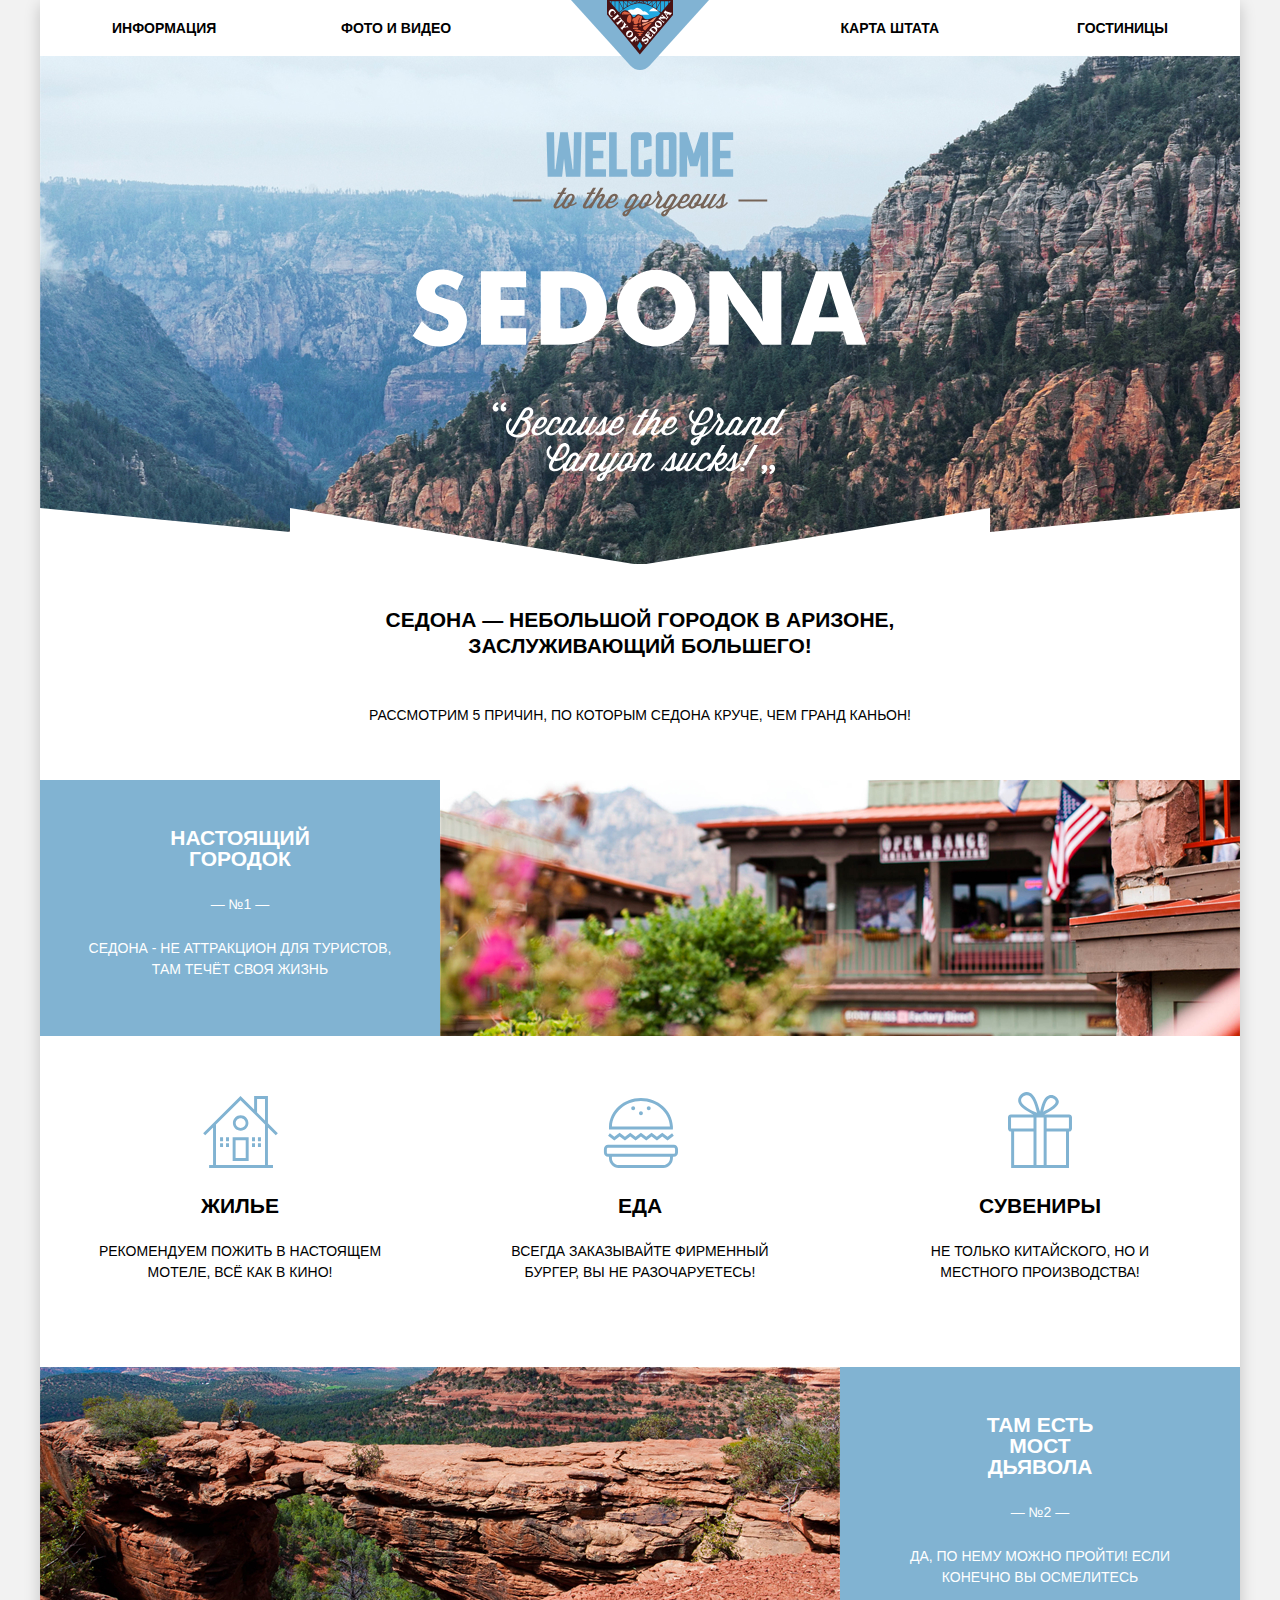
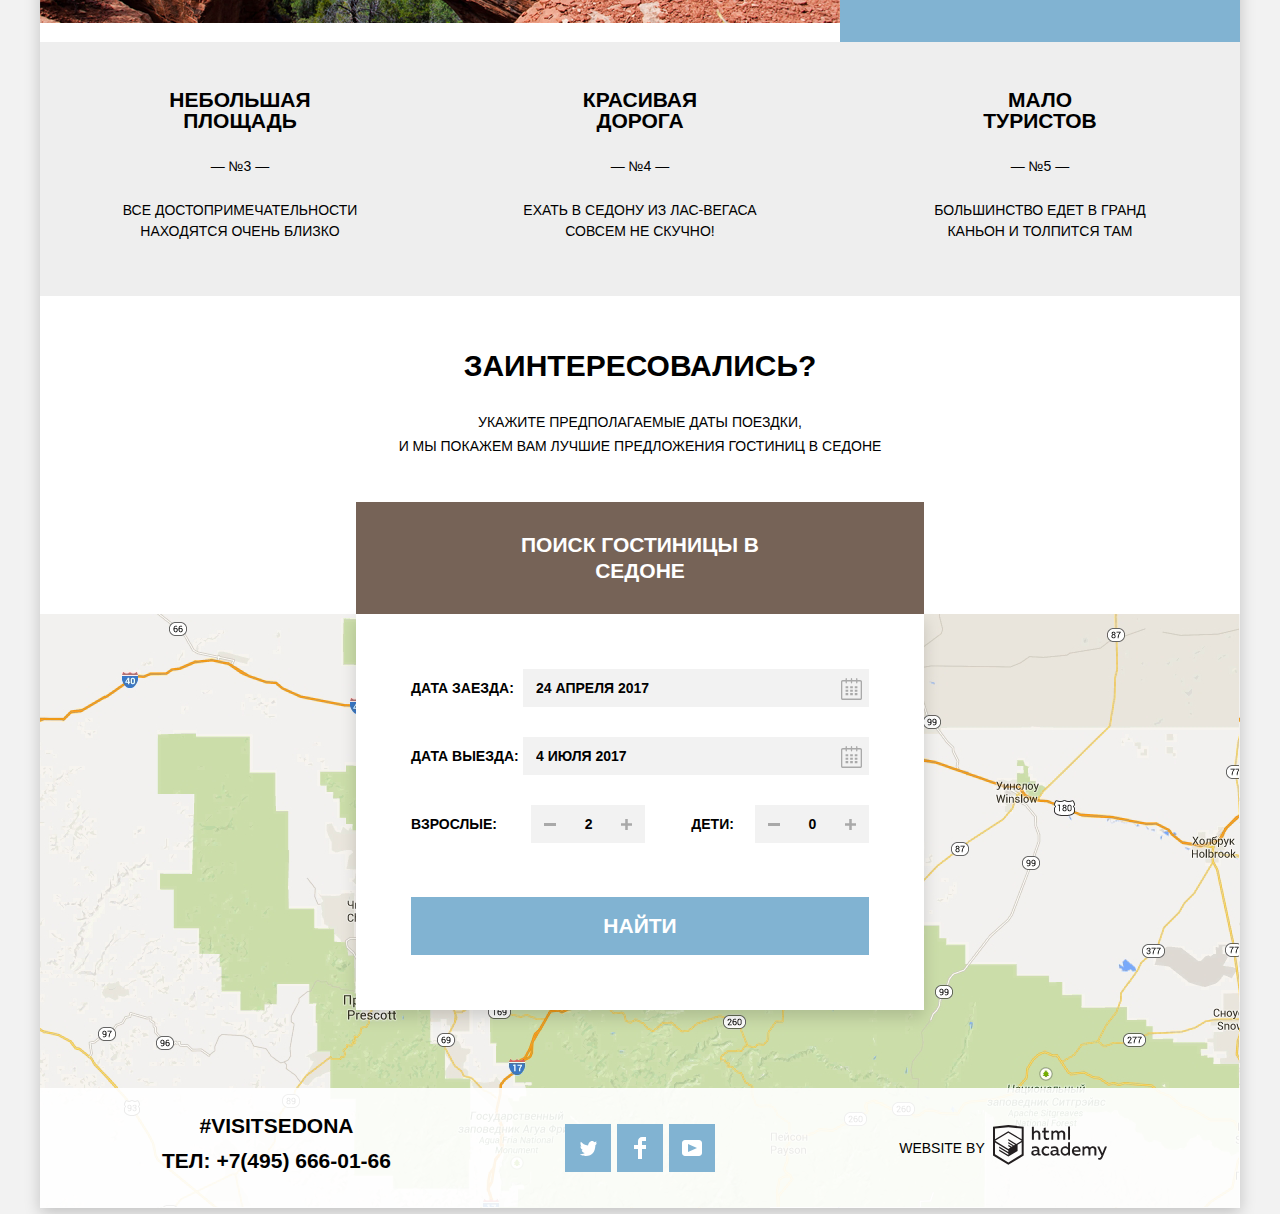
==== commit 970a1571: "Revert "Внесение правок"" ====
--- a/index.html
+++ b/index.html
@@ -4,16 +4,16 @@
     <meta charset="utf-8">
     <title>HTML Academy: Седона</title>
     <link href="css/normalize.css" rel="stylesheet">
-    <link href="css/style.css" rel="stylesheet">
+    <link href="css/style.min.css" rel="stylesheet">
   </head>
   <body class="page-body">
 
     <div class="page-wrapper">
       <header class="main-header">
         <nav class="main-navigation">
-          <span class="main-header-logo" href="#">
+          <a class="main-header-logo" href="#">
             <img src="img/logo.svg" width="138" height="70" alt="Логотип Седона">
-          </span>
+          </a>
           <ul class="site-navigation">
             <li class="menu-first-item"><a href="#">Информация</a></li>
             <li class="menu-second-item"><a href="#">Фото и видео</a></li>
@@ -32,7 +32,8 @@
         </section>
         <section class="reasons-section">
           <div class="reasons">
-            <h2>Седона — небольшой городок в Аризоне, заслуживающий большего!</h2>
+            <h2>Седона — небольшой городок в Аризоне,<br>
+              заслуживающий большего!</h2>
             <p>Рассмотрим 5 причин, по которым Седона круче, чем гранд каньон!</p>
           </div>
           <div class="first-reason">
@@ -41,7 +42,8 @@
                 <p class="reason-number">— №1 —</p>
                 <p class="reason-description">Седона - не аттракцион для туристов, там течёт своя жизнь</p>
             </div>
-            <div class="first-reason-image">
+            <div class="primary-reason-image">
+              <img src="img/first-reason.jpg" width="800" height="256" alt="Седона">
             </div>
           </div>
           <div>
@@ -64,10 +66,11 @@
             </ul>
           </div>
           <div class="second-reason">
-            <div class="second-reason-image">
+            <div class="primary-reason-image">
+              <img src="img/second-reason.jpg" width="800" height="256" alt="Мост">
             </div>
             <div class="reasons-item primary-reason">
-              <h3>Там есть<br> Мост дьявола</h3>
+              <h3>Там есть Мост дьявола</h3>
               <p class="reason-number">— №2 —</p>
               <p>Да, по нему можно пройти! Если конечно вы осмелитесь</p>
             </div>
@@ -104,7 +107,7 @@
                   <p class="date-form-wrapper">
                     <label for="arrival-date">Дата заезда:</label>
                     <input class="date-form arrival-date" id="arrival-date" name="arrival-date" type="text" value="24 апреля 2017">
-                    <svg class="calendar" aria-label="Календарь" width="21" height="23" tabindex="0" viewBox="0 0 21 23" fill="none" xmlns="http://www.w3.org/2000/svg">
+                    <svg class="calendar" width="21" height="23" tabindex="0" viewBox="0 0 21 23" fill="none" xmlns="http://www.w3.org/2000/svg">
                       <path fill-rule="evenodd" clip-rule="evenodd" d="M16.406 3.02498H19.251C20.217 3.02498 21 3.84698 21 4.86198V21.164C21 22.179 20.217 23 19.251 23H1.75C0.784 23 0 22.179 0 21.164V4.86198C0 3.84698 0.784 3.02498 1.75 3.02498H4.593V1.64798C4.593 1.26698 4.887 0.958984 5.25 0.958984C5.612 0.958984 5.906 1.26698 5.906 1.64798V3.02498H9.844V1.64798C9.844 1.26698 10.138 0.958984 10.501 0.958984C10.862 0.958984 11.156 1.26698 11.156 1.64798V3.02498H15.094V1.64798C15.094 1.26698 15.387 0.958984 15.75 0.958984C16.112 0.958984 16.406 1.26698 16.406 1.64798V3.02498ZM19.5646 21.484C19.6466 21.3979 19.691 21.2828 19.688 21.164H19.689V4.86198C19.689 4.60898 19.493 4.40298 19.252 4.40298H16.407V5.78098C16.407 6.16198 16.113 6.46998 15.751 6.46998C15.388 6.46998 15.095 6.16198 15.095 5.78098V4.40298H11.157V5.78098C11.157 6.16198 10.863 6.46998 10.502 6.46998C10.139 6.46998 9.845 6.16198 9.845 5.78098V4.40298H5.907V5.78098C5.907 6.16198 5.613 6.46998 5.251 6.46998C4.888 6.46998 4.594 6.16198 4.594 5.78098V4.40298H1.75C1.50263 4.40953 1.30696 4.61458 1.312 4.86198V21.164C1.30696 21.4114 1.50263 21.6164 1.75 21.623H19.251C19.3698 21.6201 19.4826 21.5701 19.5646 21.484Z" fill="#A9A9A9"/>
                       <path fill-rule="evenodd" clip-rule="evenodd" d="M4.59399 9.2251H7.21899V11.2911H4.59399V9.2251ZM4.59399 12.6681H7.21899V14.7351H4.59399V12.6681ZM7.21899 16.1121H4.59399V18.1781H7.21899V16.1121ZM9.18799 16.1121H11.813V18.1781H9.18799V16.1121ZM11.813 12.6681H9.18799V14.7351H11.813V12.6681ZM9.18799 9.2251H11.813V11.2911H9.18799V9.2251ZM16.406 16.1121H13.781V18.1781H16.406V16.1121ZM13.781 12.6681H16.406V14.7351H13.781V12.6681ZM16.406 9.2251H13.781V11.2911H16.406V9.2251Z" fill="#A9A9A9"/>
                     </svg>
@@ -112,7 +115,7 @@
                   <p class="date-form-wrapper">
                     <label for="leaving-date">Дата выезда:</label>
                     <input class="date-form leaving-date" id="leaving-date" name="leaving-date" type="text" value="4 июля 2017">
-                    <svg class="calendar" aria-label="Календарь" width="21" height="23" tabindex="0" viewBox="0 0 21 23" fill="none" xmlns="http://www.w3.org/2000/svg">
+                    <svg class="calendar" width="21" height="23" tabindex="0" viewBox="0 0 21 23" fill="none" xmlns="http://www.w3.org/2000/svg">
                       <path fill-rule="evenodd" clip-rule="evenodd" d="M16.406 3.02498H19.251C20.217 3.02498 21 3.84698 21 4.86198V21.164C21 22.179 20.217 23 19.251 23H1.75C0.784 23 0 22.179 0 21.164V4.86198C0 3.84698 0.784 3.02498 1.75 3.02498H4.593V1.64798C4.593 1.26698 4.887 0.958984 5.25 0.958984C5.612 0.958984 5.906 1.26698 5.906 1.64798V3.02498H9.844V1.64798C9.844 1.26698 10.138 0.958984 10.501 0.958984C10.862 0.958984 11.156 1.26698 11.156 1.64798V3.02498H15.094V1.64798C15.094 1.26698 15.387 0.958984 15.75 0.958984C16.112 0.958984 16.406 1.26698 16.406 1.64798V3.02498ZM19.5646 21.484C19.6466 21.3979 19.691 21.2828 19.688 21.164H19.689V4.86198C19.689 4.60898 19.493 4.40298 19.252 4.40298H16.407V5.78098C16.407 6.16198 16.113 6.46998 15.751 6.46998C15.388 6.46998 15.095 6.16198 15.095 5.78098V4.40298H11.157V5.78098C11.157 6.16198 10.863 6.46998 10.502 6.46998C10.139 6.46998 9.845 6.16198 9.845 5.78098V4.40298H5.907V5.78098C5.907 6.16198 5.613 6.46998 5.251 6.46998C4.888 6.46998 4.594 6.16198 4.594 5.78098V4.40298H1.75C1.50263 4.40953 1.30696 4.61458 1.312 4.86198V21.164C1.30696 21.4114 1.50263 21.6164 1.75 21.623H19.251C19.3698 21.6201 19.4826 21.5701 19.5646 21.484Z" fill="#A9A9A9"/>
                       <path fill-rule="evenodd" clip-rule="evenodd" d="M4.59399 9.2251H7.21899V11.2911H4.59399V9.2251ZM4.59399 12.6681H7.21899V14.7351H4.59399V12.6681ZM7.21899 16.1121H4.59399V18.1781H7.21899V16.1121ZM9.18799 16.1121H11.813V18.1781H9.18799V16.1121ZM11.813 12.6681H9.18799V14.7351H11.813V12.6681ZM9.18799 9.2251H11.813V11.2911H9.18799V9.2251ZM16.406 16.1121H13.781V18.1781H16.406V16.1121ZM13.781 12.6681H16.406V14.7351H13.781V12.6681ZM16.406 9.2251H13.781V11.2911H16.406V9.2251Z" fill="#A9A9A9"/>
                     </svg>
@@ -120,31 +123,23 @@
                   <div class="people-number">
                     <label class="adults-label" for="adults">Взрослые:</label>
                     <div class="people-number-wrapper adults">
-                      <div class="minus-wrapper">
-                        <svg class="minus" aria-label="Минус" width="38" height="38" tabindex="0" viewBox="0 0 12 3" fill="none" xmlns="http://www.w3.org/2000/svg">
-                          <rect width="12" height="3" fill="#A9A9A9"/>
-                        </svg>
-                      </div>
-                      <input class="adults-number" id="adults" name="adults-number" type="text" value="2" min="0">
-                      <div class="plus-wrapper">
-                        <svg class="plus" aria-label="Плюс" width="11" height="11" tabindex="0" viewBox="0 0 11 11" fill="none" xmlns="http://www.w3.org/2000/svg">
-                          <path fill-rule="evenodd" clip-rule="evenodd" d="M4.23086 6.76932V11H6.76932V6.76932H11V4.23086H6.76932V0H4.23085V4.23086H0V6.76932H4.23086Z" fill="#A9A9A9"/>
-                        </svg>
-                      </div>
+                      <svg class="minus" width="12" height="3" tabindex="0" viewBox="0 0 12 3" fill="none" xmlns="http://www.w3.org/2000/svg">
+                        <rect width="12" height="3" fill="#A9A9A9"/>
+                      </svg>
+                      <input class="adults-number" id="adults" name="adults-number" type="number" value="2" min="0">
+                      <svg class="plus" width="11" height="11" tabindex="0" viewBox="0 0 11 11" fill="none" xmlns="http://www.w3.org/2000/svg">
+                        <path fill-rule="evenodd" clip-rule="evenodd" d="M4.23086 6.76932V11H6.76932V6.76932H11V4.23086H6.76932V0H4.23085V4.23086H0V6.76932H4.23086Z" fill="#A9A9A9"/>
+                      </svg>
                     </div>
                     <label for="children">Дети:</label>
                     <div class="people-number-wrapper children">
-                      <div class="minus-wrapper">
-                        <svg class="minus" aria-label="Минус" width="12" height="3" tabindex="0" viewBox="0 0 12 3" fill="none" xmlns="http://www.w3.org/2000/svg">
-                          <rect width="12" height="3" fill="#A9A9A9"/>
-                        </svg>
-                      </div>
-                      <input class="children-number" id="children" name="children-number" type="text" value="0" min="0">
-                      <div class="plus-wrapper">
-                        <svg class="plus" aria-label="Минус" width="11" height="11" tabindex="0" viewBox="0 0 11 11" fill="none" xmlns="http://www.w3.org/2000/svg">
-                          <path fill-rule="evenodd" clip-rule="evenodd" d="M4.23086 6.76932V11H6.76932V6.76932H11V4.23086H6.76932V0H4.23085V4.23086H0V6.76932H4.23086Z" fill="#A9A9A9"/>
-                        </svg>
-                      </div>
+                      <svg class="minus" width="12" height="3" tabindex="0" viewBox="0 0 12 3" fill="none" xmlns="http://www.w3.org/2000/svg">
+                        <rect width="12" height="3" fill="#A9A9A9"/>
+                      </svg>
+                      <input class="children-number" id="children" name="children-number" type="number" value="0" min="0">
+                      <svg class="plus" width="11" height="11" tabindex="0" viewBox="0 0 11 11" fill="none" xmlns="http://www.w3.org/2000/svg">
+                        <path fill-rule="evenodd" clip-rule="evenodd" d="M4.23086 6.76932V11H6.76932V6.76932H11V4.23086H6.76932V0H4.23085V4.23086H0V6.76932H4.23086Z" fill="#A9A9A9"/>
+                      </svg>
                     </div>
                   </div>
                 </div>
@@ -195,7 +190,7 @@
         <div class="footer-copyright">
           <p class="copyright-link">
             <span>Website by</span>
-            <a class="footer-copyright-link" href="https://htmlacademy.ru/intensive/htmlcss">
+            <a href="https://htmlacademy.ru/intensive/htmlcss">
               <span class="visually-hidden">HTML Academy</span>
               <svg width="115" height="41" viewBox="0 0 115 41" fill="none" xmlns="http://www.w3.org/2000/svg">
               <path fill-rule="evenodd" clip-rule="evenodd" d="M15.5197 1.05737H15.3509L0 2.71895V31.4945L15.3509 40.8382L30.7018 31.4945V2.71895L15.5197 1.05737ZM77.0183 2.62185H75.0876V15.7311H77.0183V2.62185ZM40.8619 2.63264V7.76843C41.6131 6.9864 42.6386 6.5436 43.7105 6.53843C44.6823 6.47908 45.6329 6.84495 46.3253 7.54479C47.0177 8.24462 47.3866 9.21244 47.3399 10.2068V15.7634H45.367V10.4658C45.4231 9.94897 45.2754 9.43059 44.9566 9.02553C44.6377 8.62047 44.174 8.36218 43.6683 8.3079H43.3518C42.3456 8.36979 41.4321 8.9295 40.9041 9.80764V15.7634H38.8995V2.63264H40.8619ZM77.0183 31.4837H75.2775V30.0595C74.4828 31.1353 73.23 31.7538 71.9119 31.7211C69.4751 31.5528 67.5825 29.4822 67.5825 26.9845C67.5825 24.4867 69.4751 22.4162 71.9119 22.2479C73.1195 22.2052 74.2818 22.7203 75.0771 23.6505V18.3205H77.0183V31.4837ZM47.0656 30.0595C47.263 30.0515 47.4583 30.0152 47.6459 29.9516V31.3866C47.2482 31.5404 46.826 31.6172 46.4009 31.6132C45.6482 31.6769 44.9394 31.2429 44.639 30.5342C43.7036 31.31 42.5302 31.7227 41.3261 31.6995C39.733 31.6995 38.256 30.804 38.256 28.9482C38.256 26.65 40.3661 25.9379 42.1702 25.9379C42.9402 25.9505 43.707 26.0408 44.4596 26.2076V25.884C44.4596 24.805 43.6578 23.9742 42.1491 23.9742C41.0585 23.9764 39.9804 24.2116 38.9839 24.6647V22.8305C40.0678 22.451 41.204 22.2506 42.3495 22.2371C44.8394 22.2371 46.3693 23.4455 46.3693 26.1753V29.4121C46.3546 29.5668 46.401 29.721 46.4981 29.8406C46.5951 29.9601 46.7349 30.035 46.8862 30.0487H47.0656V30.0595ZM40.2711 28.8403C40.298 29.229 40.4761 29.5905 40.7655 29.844C41.055 30.0974 41.4317 30.2217 41.8115 30.189H41.9275C42.8819 30.1906 43.7973 29.8022 44.4702 29.11V27.5779C43.842 27.4414 43.2026 27.3655 42.5605 27.3513C41.5055 27.3513 40.2817 27.7074 40.2817 28.8403H40.2711ZM56.0229 22.9384C55.1962 22.4632 54.2596 22.2246 53.3115 22.2479H52.9422C51.7332 22.2873 50.5891 22.8166 49.7619 23.7192C48.9347 24.6218 48.4923 25.8236 48.5321 27.06V27.5024C48.6957 30.0004 50.805 31.8921 53.2482 31.7318C54.2519 31.7555 55.2477 31.5452 56.1601 31.1168V29.2718C55.3769 29.7215 54.4945 29.9591 53.5963 29.9624C52.5199 30.0288 51.4963 29.4793 50.9385 28.5356C50.3806 27.5918 50.3806 26.4095 50.9385 25.4658C51.4963 24.522 52.5199 23.9725 53.5963 24.039C54.461 24.0357 55.3066 24.2989 56.0229 24.7942V22.9384ZM66.1514 30.0595C66.3488 30.0515 66.5441 30.0152 66.7317 29.9516V31.3866C66.334 31.5404 65.9118 31.6172 65.4867 31.6132C64.734 31.6769 64.0252 31.2429 63.7248 30.5342C62.7894 31.31 61.616 31.7227 60.4119 31.6995C58.8188 31.6995 57.3417 30.804 57.3417 28.9482C57.3417 26.65 59.4518 25.9379 61.256 25.9379C62.0259 25.9505 62.7928 26.0408 63.5454 26.2076V25.884C63.5454 24.805 62.7436 23.9742 61.2349 23.9742C60.1443 23.9764 59.0662 24.2116 58.0697 24.6647V22.8305C59.1536 22.451 60.2897 22.2506 61.4353 22.2371C63.9252 22.2371 65.455 23.4455 65.455 26.1753V29.4121C65.4404 29.5668 65.4868 29.721 65.5838 29.8406C65.6809 29.9601 65.8207 30.035 65.972 30.0487H66.1514V30.0595ZM59.855 29.8481C59.5632 29.5943 59.3837 29.2311 59.3569 28.8403H59.378C59.378 27.7074 60.5385 27.3513 61.6569 27.3513C62.299 27.3655 62.9383 27.4414 63.5665 27.5779V29.11C62.8937 29.8022 61.9782 30.1906 61.0239 30.189H60.9078C60.5263 30.2247 60.1469 30.1019 59.855 29.8481ZM69.3271 26.9305C69.3271 25.2859 70.6308 23.9526 72.239 23.9526L72.2601 24.0066C73.4742 24.0066 74.5742 24.7382 75.0665 25.8732V28.0311C74.5856 29.1871 73.4673 29.9296 72.239 29.9084C70.6308 29.9084 69.3271 28.5752 69.3271 26.9305ZM83.3486 22.2479C86.8408 22.2479 88.0541 25.1395 87.4844 27.7397H80.922C81.1436 29.3582 82.6839 30.0163 84.2876 30.0163C85.2509 30.0196 86.2027 29.8021 87.0729 29.3797V31.1061C86.0736 31.5421 84.9939 31.7519 83.9078 31.7211C81.2385 31.7211 78.8963 30.189 78.8963 26.9521C78.8362 25.7502 79.2482 24.5736 80.0408 23.6841C80.8334 22.7945 81.9408 22.2658 83.1165 22.2155H83.3486V22.2479ZM80.8693 26.1753C80.9704 24.8237 82.1216 23.8104 83.4436 23.9095H83.4858C84.1064 23.8531 84.7196 24.08 85.1612 24.5295C85.6028 24.979 85.8275 25.6051 85.7752 26.24H80.8693V26.1753ZM89.489 31.4621V22.4961H91.2298V23.575C91.9777 22.7197 93.041 22.2229 94.1628 22.2047C95.2951 22.1328 96.3712 22.7163 96.9482 23.7153C97.7407 22.8335 98.8477 22.3161 100.018 22.2803C100.952 22.2327 101.859 22.6011 102.507 23.2901C103.154 23.9792 103.478 24.9213 103.394 25.8732V31.4837H101.39V25.9271C101.437 25.4734 101.306 25.0191 101.024 24.6647C100.743 24.3104 100.336 24.0852 99.8917 24.039H99.6174C98.7512 24.0941 97.9525 24.536 97.4335 25.2474V31.4837H95.4289V25.9271C95.4728 25.47 95.3357 25.0139 95.0481 24.6611C94.7606 24.3082 94.3467 24.088 93.8991 24.0497H93.6881C92.7466 24.1344 91.8915 24.6449 91.3564 25.4416V31.5161H89.5312L89.489 31.4621ZM113.977 22.4745H111.972L109.324 29.2718L106.306 22.4853H104.196L108.417 31.5484L108.237 32.0016C107.72 33.3611 107.003 34.0516 106.053 34.0516C105.75 34.0548 105.447 34.0112 105.156 33.9221V35.6161C105.536 35.7125 105.926 35.7632 106.317 35.7671C107.646 35.7671 108.902 35.0226 109.851 32.6813L113.977 22.4745ZM52.689 6.78658V3.54974L50.7266 4.01369V6.73264H49.144V8.49132H50.7899V12.9905C50.7231 13.817 51.0244 14.6301 51.61 15.2038C52.1955 15.7775 53.0028 16.0505 53.8073 15.9468C54.5996 15.9535 55.3875 15.8259 56.139 15.5692V13.8429C55.5727 14.0781 54.9672 14.199 54.356 14.199C53.2165 14.199 52.689 13.8105 52.689 12.6237V8.5129H55.8541V6.78658H52.689ZM58.3862 15.7526V6.75421H60.1376V7.83316C60.8811 6.97655 61.9403 6.476 63.0601 6.45211C64.1624 6.38099 65.2146 6.93142 65.8032 7.88711C66.5958 7.00534 67.7028 6.48794 68.8734 6.45211C69.8138 6.41462 70.7233 6.79859 71.364 7.50353C72.0046 8.20846 72.3126 9.16418 72.2073 10.1205V15.7418H70.2028V10.1853C70.2499 9.73151 70.1184 9.27721 69.8373 8.92287C69.5561 8.56853 69.1485 8.34334 68.7046 8.29711H68.4619C67.5957 8.35228 66.797 8.7942 66.278 9.50553V15.7418H64.2734V10.1853C64.3206 9.73151 64.1891 9.27721 63.9079 8.92287C63.6268 8.56853 63.2191 8.34334 62.7752 8.29711H62.5326C61.5911 8.38181 60.736 8.89229 60.2009 9.68895V15.7634H58.3862V15.7526ZM28.6972 30.3033L28.7078 30.2968L28.6972 30.3184V30.3033ZM28.6972 18.3205V30.3033L15.3509 38.4321L2.00459 30.3184V18.5147L15.2876 26.6068V28.0311L6.18257 22.5284V23.9418L15.3404 29.5632V31.0629L6.19312 25.4955V26.9521L15.3509 32.5734L24.5826 26.9197V20.8129L28.6972 18.3205ZM28.7078 16.7776L25.0362 18.9355L23.3482 20.0145L15.3087 15.0837V16.4971L22.156 20.7266L22.0083 20.8237L20.9532 21.4063L15.2876 17.9537V19.3995L19.761 22.1184L18.706 22.8413L15.3298 20.7913V22.2047L17.5454 23.5426L15.2982 24.9021L2.11009 16.864L15.3087 8.72869L28.7078 16.7776ZM15.2876 7.27211L28.7078 15.3534V4.56395L15.3615 3.12895L2.01514 4.56395V15.3534L15.2876 7.27211Z" fill="#231F20"/>
@@ -206,7 +201,7 @@
       </footer>
     </div>
 
-    <script src="js/modal.min.js"></script>
+    <script src="js/modal.js"></script>
 
   </body>
 </html>
--- a/css/style.min.css
+++ b/css/style.min.css
@@ -0,0 +1 @@
+@keyframes rolldown{0%{opacity:0;transform:translateY(-100%)}to{opacity:1;transform:translateY(0)}}@keyframes rollup{0%{opacity:1;transform:translateY(0)}to{opacity:0;transform:translateY(-100%)}}@keyframes shake{0%,to{transform:translateX(0)}10%,30%,50%,70%,90%{transform:translateX(-10px)}20%,40%,60%,80%{transform:translateX(10px)}}@font-face{font-family:"PT Sans";font-style:normal;font-weight:400;src:local("PT Sans"),local("PTSans"),url(../fonts/PTSans.woff2) format("woff2"),url(../fonts/PTSans.woff) format("woff");font-display:swap}@font-face{font-family:"PT Sans";font-style:normal;font-weight:700;src:local("PT Sans Bold"),local("PTSans-Bold"),url(../fonts/PTSans-Bold.woff2) format("woff2"),url(../fonts/PTSans-Bold.woff) format("woff")}:root{--basic-black: #000000;--basic-white: #ffffff;--basic-blue: #81B3D2;--basic-grey: #EEEEEE;--basic-brown: #766357;--main-grey: #F2F2F2;--basic-dark-grey: #666666;--special-darker-blue: #669EC0;--special-dark-blue: #5496BD;--special-darker-brown: #604E43;--special-dark-brown: #503E33;--special-white: rgba(255, 255, 255, 0.3);--special-grey: #E5E5E5;--special-grey-input: #EBEBEB;--special-grey-sort: #CACACA;--special-grey-search: #A9A9A9;--special-grey-toggle: #ABABAB}body{min-width:1220px;margin:0;padding:0;font-family:"PT Sans",Arial,sans-serif;font-size:14px;line-height:21px;font-weight:400;color:var(--basic-black);text-transform:uppercase;background-color:var(--main-grey)}.page a{text-decoration:none}img{max-width:100%;height:auto}.page{height:100%}.page-wrapper{width:1200px;min-height:100%;display:grid;grid-template-rows:min-content 1fr min-content;align-content:start;margin:0 auto;box-shadow:0 5px 15px 0 rgba(0,1,1,.2)}.visually-hidden{position:absolute;width:1px;height:1px;margin:-1px;border:0;padding:0;white-space:nowrap;clip-path:inset(100%);clip:rect(0 0 0 0);overflow:hidden}.main-header{width:1200px;background-color:var(--basic-white)}.main-navigation{position:relative;font-size:14px;line-height:26px;font-weight:700;color:var(--basic-black);background-color:transparent}.main-header-logo{position:absolute;z-index:3;margin-left:auto;margin-right:auto;left:0;right:0}.main-header-logo,.main-header-logo img{width:138px;height:70px}.site-navigation{display:flex;padding:15px 72px;margin:0;text-align:left;list-style:none}.site-navigation li{flex:1}.menu-second-item{padding-right:70px}.menu-third-item{padding-left:70px;text-align:right}.menu-fourth-item{text-align:right}.copyright-image,.hotels-name,.site-navigation a{color:var(--basic-black)}.copyright-image:hover,.hotels-name:hover,.site-navigation a:hover{color:var(--basic-blue)}.copyright-image:focus,.hotels-name:focus,.site-navigation a:focus{color:var(--basic-blue)}.copyright-image:active,.hotels-name:active,.site-navigation a:active{color:var(--basic-black);opacity:.3}.link-current a{color:var(--basic-brown)}.container{width:1200px;margin:0 auto;background-color:var(--basic-white)}.welcome-wrapper{position:relative;display:flex;flex-direction:column;background-image:url(../img/background-photo.jpg);background-position:top;background-repeat:no-repeat;text-align:center;padding-top:76px;padding-bottom:82px}.welcome-wrapper img{width:456px;height:350px;align-self:center}.welcome-wrapper::after{content:"  ";position:absolute;bottom:-1px;left:auto;width:100%;height:57px;background-image:url(../img/Background-shape.svg);background-repeat:no-repeat;background-position:0 0}.reasons-section{background-color:var(--basic-white)}.reasons-list{background-color:var(--basic-grey)}.reasons{text-align:center;padding-top:43px;padding-bottom:52px}.reasons p{font-size:14px;line-height:26px;margin:0}.reasons h2,.reasons-section h3{font-size:21px;line-height:26px;font-weight:700;margin:0 0 43px}.reasons p,.reasons-item p{font-weight:400;padding:0}.reason-number,.reasons-section .reason-number{margin-bottom:23px}.reasons-section h3{max-width:150px;line-height:21px;margin:0 auto 25px}.first-reason,.second-reason{display:grid;grid-template-columns:2fr 1fr;margin:0;padding:0}.second-reason{grid-template-columns:1fr 2fr}.primary-reason{padding-right:45px;padding-left:45px;color:var(--basic-white);background-color:var(--basic-blue)}.primary-reason-image{background-color:var(--basic-brown)}.primary-reason-image,.primary-reason-image img{width:800px;height:256px}.reasons-item{text-align:center;padding-top:47px;padding-bottom:54px}.recommendations-list{display:flex;align-items:baseline;margin:0;padding:0;list-style:none}.reasons-item p,.recommendations-list p{font-size:14px;line-height:21px;margin:0}.recommendations-item{width:400px;text-align:center;padding:55px 50px 84px;display:flex;flex-direction:column;align-items:center}.recommendations-item img{margin-bottom:27px}.living{width:75px;height:72px}.food{width:77px;height:70px}.souvenirs{width:64px;height:77px}.reasons-list{display:flex;margin:0;padding:0;list-style:none}.another-reason{width:400px;padding-right:71px;padding-left:71px}.hotel-search{position:relative;text-align:center;padding-top:58px}.hotel-search h2{font-size:30px;line-height:24px;font-weight:700;text-align:center;margin:0 0 32px}.hotel-search p{font-size:14px;line-height:24px;font-weight:400;margin:0 0 44px}.modal{position:absolute;width:458px;background-color:var(--basic-white);margin-left:auto;margin-right:auto;padding:55px;display:block;left:0;right:0;top:100%;box-shadow:0 7px 15px rgba(0,1,1,.15);z-index:1}.modal-wrapper{overflow:hidden}.modal-show{display:block;pointer-events:all;animation:rolldown .6s}.modal-close{pointer-events:none;animation:rollup .6s forwards}.modal-error{animation:shake .6s}.date-form-wrapper input[value],.hotel-search-form,.people-number-wrapper input[value]{font-size:14px;line-height:26px;font-weight:700;text-transform:uppercase;color:var(--basic-black);margin:0}.people-number-wrapper input[value]{text-align:center}.date-people-form{width:458px;display:flex;flex-wrap:wrap;align-content:space-between;margin-bottom:54px}.date-form-wrapper input[type=text]{width:325px;height:26px;background-color:var(--main-grey);padding:6px 8px 6px 13px;border:0;outline:0}.date-form-wrapper input[type=text]:hover{background-color:var(--special-grey-input)}.date-form-wrapper input[type=text]:focus{background-color:var(--basic-white);outline:2px solid var(--special-grey);outline-offset:-2px}.date-form-wrapper,.people-number{width:100%;display:flex;flex-wrap:nowrap;justify-content:space-between;align-items:center}.adults-label{margin-right:13px}.adults{margin-right:25px}.date-people-form p{position:relative;font-size:14px;line-height:26px;font-weight:700;text-transform:uppercase;color:var(--basic-black);margin:0 0 30px}.calendar{position:absolute;left:430px;width:21px;height:23px;right:0}.people-number input[type=number]{width:36px;height:26px;background-color:var(--main-grey);border:0;outline:0}input::-webkit-inner-spin-button,input::-webkit-outer-spin-button{-webkit-appearance:none}.people-number-wrapper{width:88px;height:26px;display:flex;justify-content:space-between;align-items:center;padding:6px 13px;background-color:var(--main-grey)}.calendar path,.minus rect,.plus path{fill:var(--special-grey-search)}.calendar:hover path,.minus:hover rect,.plus:hover path,.sort-direction a:hover path{fill:var(--basic-black)}.calendar:focus path,.minus:focus rect,.plus:focus path{fill:var(--basic-black);outline:0}.calendar:focus,.minus:focus,.plus:focus{outline:0}.calendar:active path,.minus:active rect,.plus:active path{fill:var(--basic-blue)}.map{height:594px;background-image:url(../img/map.png);background-color:var(--basic-grey)}.map iframe{width:1200px;height:594px}.modal-button,.reservation-button{font-weight:700;text-align:center;color:var(--basic-white);vertical-align:middle;text-transform:uppercase;background-color:var(--basic-brown);border:0;outline:0}.modal-button{position:relative;width:568px;font-size:21px;line-height:26px;z-index:3;padding:30px 130px}.reservation-button{font-size:14px;line-height:21px}.modal-button:hover,.reservation-button:hover{background-color:var(--special-darker-brown)}.modal-button:focus,.reservation-button:focus{background-color:var(--special-darker-brown);outline:2px solid var(--basic-black);outline-offset:-2px}.modal-button:active,.reservation-button:active{background-color:var(--special-dark-brown);color:var(--special-white)}.learn-more-button,.search-button{font-weight:700;text-align:center;color:var(--basic-white);vertical-align:middle;text-transform:uppercase;background-color:var(--basic-blue);border:0;outline:0}.search-button{width:458px;font-size:21px;line-height:26px;padding:16px 185px}.learn-more-button{font-size:14px;line-height:21px}.learn-more-button:hover,.search-button:hover{background-color:var(--special-darker-blue)}.learn-more-button:focus,.search-button:focus{background-color:var(--special-darker-blue);outline:2px solid var(--basic-black)}.learn-more-button:active,.search-button:active{background-color:var(--special-dark-blue);color:var(--special-white)}.filters-section{position:relative;min-height:217px;overflow:hidden}.filters-wrapper{position:absolute;width:1056px;padding:26px 73px 5px;z-index:2}.background-blur{position:absolute;min-height:217px;width:1200px;z-index:1;background-image:url(../img/background-photo.jpg);background-position:bottom;background-repeat:no-repeat;filter:blur(5px)}.filter{display:flex;flex-direction:row}.infrastructure-filter{margin:0 115px 0 0}.hotel-type-filter{margin-right:auto}.filter-item{max-width:140px;padding:0;border:0}.filter-item ul{list-style:none;padding:0;margin:0}.filter-item li{padding-left:40px}.range-filter{width:317px}.filter-item legend{font-size:16px;line-height:21px;text-transform:uppercase;font-weight:700;color:var(--basic-white);margin-bottom:24px}.filter-option{margin-bottom:26px}.filter-option label{position:relative;display:block;cursor:pointer;user-select:none}.filter-input-checkbox+label::before{content:"";position:absolute;top:0;left:-40px;width:23px;height:23px;background-image:url(../img/checkbox-off.svg)}.filter-input-checkbox:focus+label::before{outline:2px solid var(--basic-black)}.filter-input-checkbox:checked+label::before{content:"";position:absolute;top:0;left:-40px;width:27px;height:23px;background-image:url(../img/checkbox-on.svg);background-repeat:no-repeat;background-position:0 0}.filter-input-checkbox:disabled+label::before{background-image:url(../img/disabled-checkbox-off.svg)}.filter-input-checkbox:checked:disabled+label::before{background-image:url(../img/disabled-checkbox-on.svg)}.filter-option label,.price-controls label{text-transform:uppercase;font-size:14px;line-height:21px;font-weight:400;color:var(--basic-white)}.filter-item-wrapper{display:flex;flex-direction:column}.price-filter legend{margin-bottom:11px}.price-controls{position:relative;display:flex;width:313px;min-height:30px;border:2px solid var(--basic-white);border-radius:2px;margin:0 0 20px;padding-bottom:2px}.price-controls::after{content:"";position:absolute;width:2px;height:22px;left:157px;top:6px;background-color:var(--basic-white)}.price-controls input{width:50px;max-height:21px;text-align:left;color:var(--basic-white);background-color:transparent;border:0;outline:0;font-family:inherit;font-size:inherit;margin:0}.price-controls label{flex:1;display:flex;justify-content:center;align-items:center}.min-price{padding-left:33px}.max-price{padding-left:15px}.range-controls{position:relative}.range-controls .scale{height:2px;background:var(--special-white);margin-bottom:33px}.range-controls .bar{height:2px;background:var(--basic-white)}.range-controls .toggle,.range-controls .toggle:hover{position:absolute;top:-10px;width:4px;height:4px;padding:0;border:8px solid var(--basic-white);background-color:var(--special-grey-toggle);border-radius:50%;box-shadow:0 2px 1px 0 var(--special-grey-toggle);cursor:pointer}.range-controls .toggle:hover{top:-12px;width:5px;height:5px;border:10px solid var(--basic-white)}.show-button{width:135px;font-size:14px;line-height:21px;font-weight:400;text-align:center;color:var(--basic-white);vertical-align:middle;text-transform:uppercase;background-color:transparent;border:2px solid var(--basic-white);border-radius:2px;outline:0;padding:5px 35px;margin-right:10px;align-self:center}.show-button:hover{color:var(--basic-black);background-color:var(--basic-white)}.show-button:focus{color:var(--basic-black);background-color:var(--basic-white)}.hotels h3{font-size:21px;line-height:26px;font-weight:700}.sort{font-size:12px;line-height:18px;font-weight:400;padding:29px 73px 31px}.sort h3{margin:0 46px 0 0}.sort,.sort-list,.sort-section{display:flex;align-items:flex-start}.sort-section{margin-right:auto;padding-top:2px}.sort-section span{margin-right:40px}.sort-list{list-style:none;padding:0;margin:0}.sort-list li{margin-right:33px}.sort-list a{color:var(--basic-black);opacity:.3;border-bottom:1px dashed var(--basic-blue)}.sort-list a:hover{color:var(--basic-blue);opacity:1;border-bottom:1px dashed}.sort-list a:focus{color:var(--basic-blue);opacity:1;outline:2px solid var(--basic-black)}.sort-list a:active{color:var(--basic-black);opacity:1}.sort-direction a path{fill:var(--special-grey-sort)}.sort-direction a:focus path{fill:var(--basic-black)}.current-direction svg path,.sort-direction a:active path{fill:var(--basic-blue)}.sort-current a{color:var(--basic-blue);opacity:1;border:0}.sort-direction{align-self:flex-end}.up{margin-right:10px}.hotels-list{padding:0;margin:0;list-style:none}.hotels-list p{margin:0;padding-bottom:5px}.hotels-list h3{margin:0}.hotels-item:first-child{border-top:1px solid var(--special-grey)}.hotels-item{display:grid;grid-template-columns:max-content 1fr max-content;padding:23px 73px 30px;border-bottom:1px solid var(--special-grey)}.hotels-image{width:135px;height:90px;margin-right:29px;padding-top:7px}.price-wrapper{width:258px;display:flex;justify-content:space-between}.price{width:142px}.hotels-action{width:256px;display:flex;justify-content:space-between}.hotels-action button{padding:3px 16px}.hotels-description,.rating-container{display:flex;flex-direction:column;justify-content:space-between}.hotels-description{max-width:258px}.rating-container{align-items:flex-end;padding-top:6px}.rating-container img{width:18px;height:17px;margin-right:1px}.rating-container:last-child{margin-right:0}.rating{padding:3px 12px 3px 15px;color:var(--basic-dark-grey);background-color:var(--main-grey)}.main-footer{width:1054px;display:grid;grid-template-columns:1fr 1fr 1fr;margin:0 auto;padding:0 73px;color:var(--basic-black);background-color:rgba(255,255,255,.9);z-index:1}.main-page-footer{margin-top:-120px}.footer-contacts{padding-top:25px}.footer-contacts h3,.footer-contacts p{font-size:21px;line-height:26px;font-weight:700;text-align:center}.footer-contacts h3{margin:0 0 9px}.footer-contacts p{margin:0}.footer-contacts a{color:var(--basic-black);text-decoration:none}.footer-social{padding:36px 125px}.social-list{display:flex;flex-wrap:wrap;justify-content:space-between;width:150px;margin:0;padding:0;list-style:none}.social-button{display:flex;align-items:center;justify-content:center;width:46px;height:48px;background-color:var(--basic-blue);color:inherit}.social-button:focus,.social-button:hover{background-color:var(--special-darker-blue)}.social-button:active{background-color:var(--special-dark-blue)}.social-button:active path{fill:var(--special-white)}.footer-copyright{font-size:14px;line-height:26px;font-weight:400;align-self:center}.footer-copyright p{display:flex;justify-content:center;align-items:center;margin:0}.footer-copyright span{margin-right:8px}.footer-copyright,.footer-copyright a path{color:var(--basic-black)}.footer-copyright a:focus path,.footer-copyright a:hover path{fill:var(--basic-blue)}.footer-copyright a:active path{color:var(--basic-black);opacity:.3}
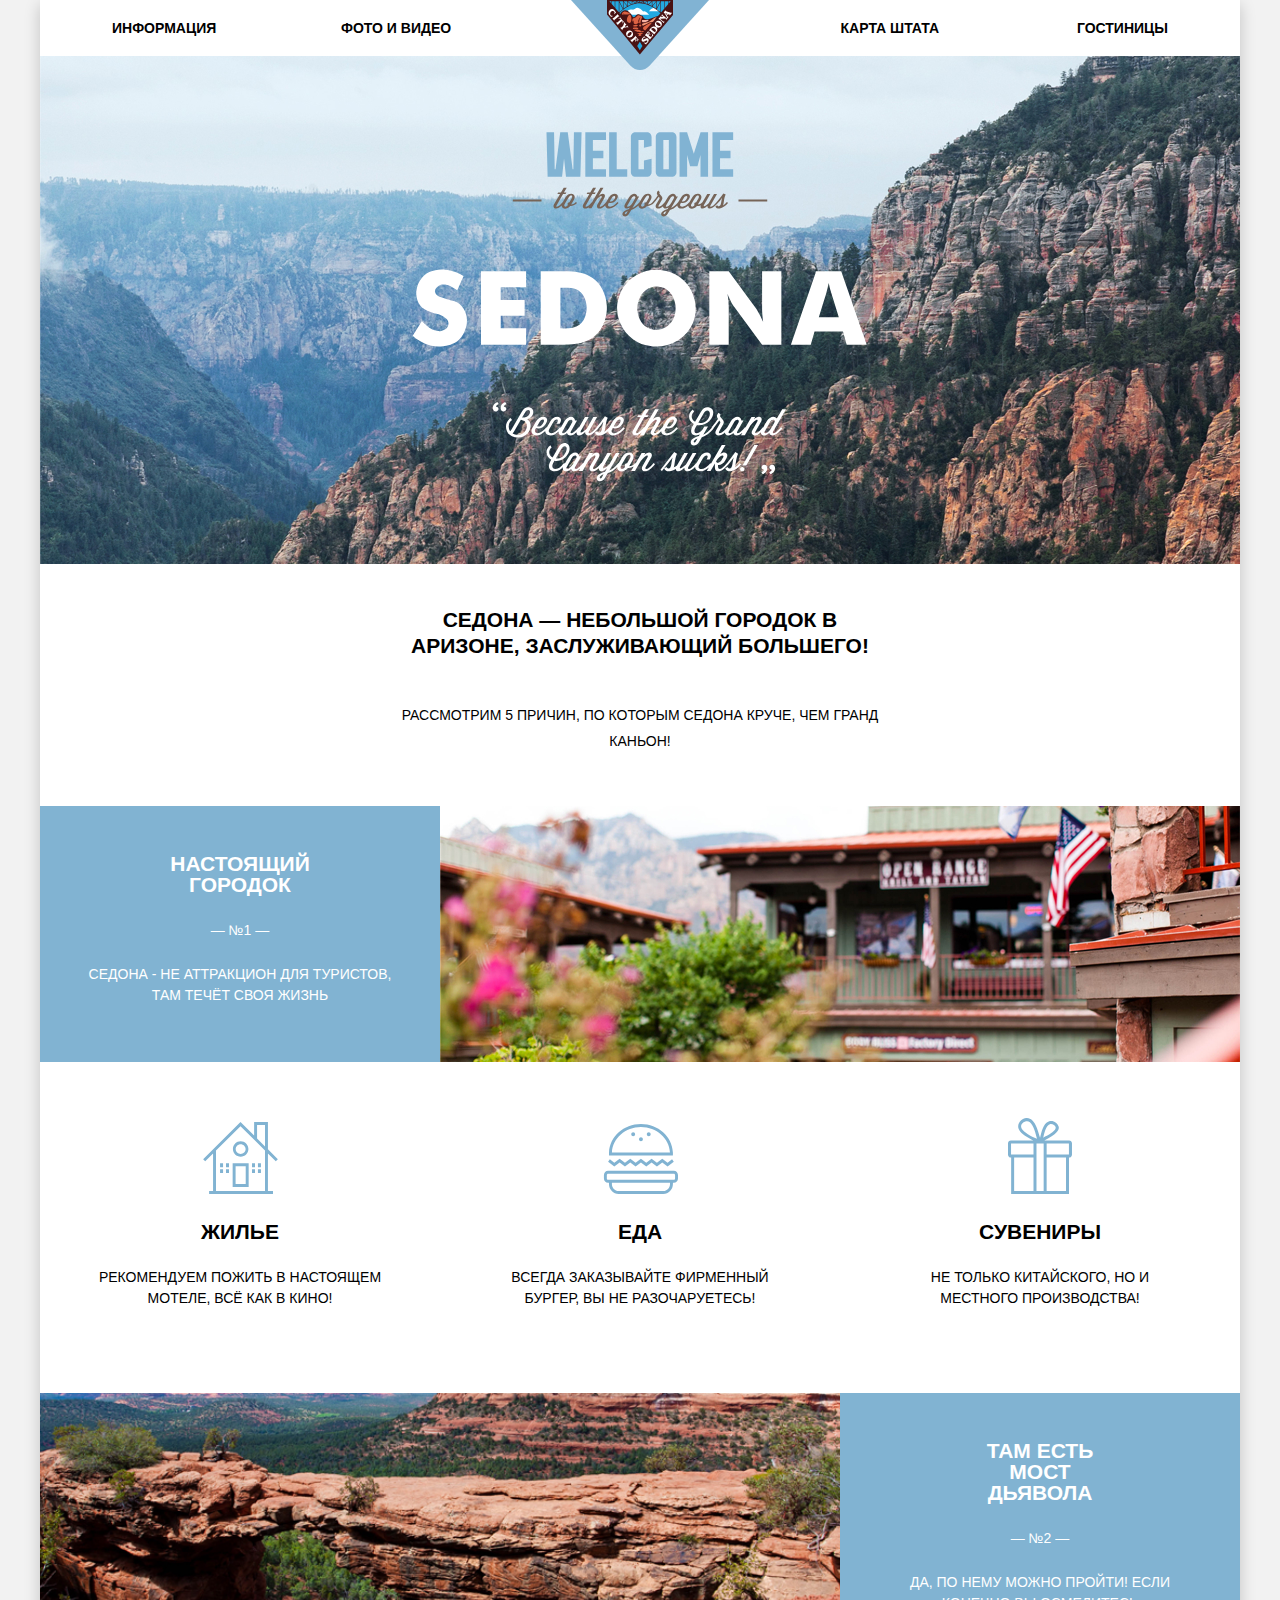
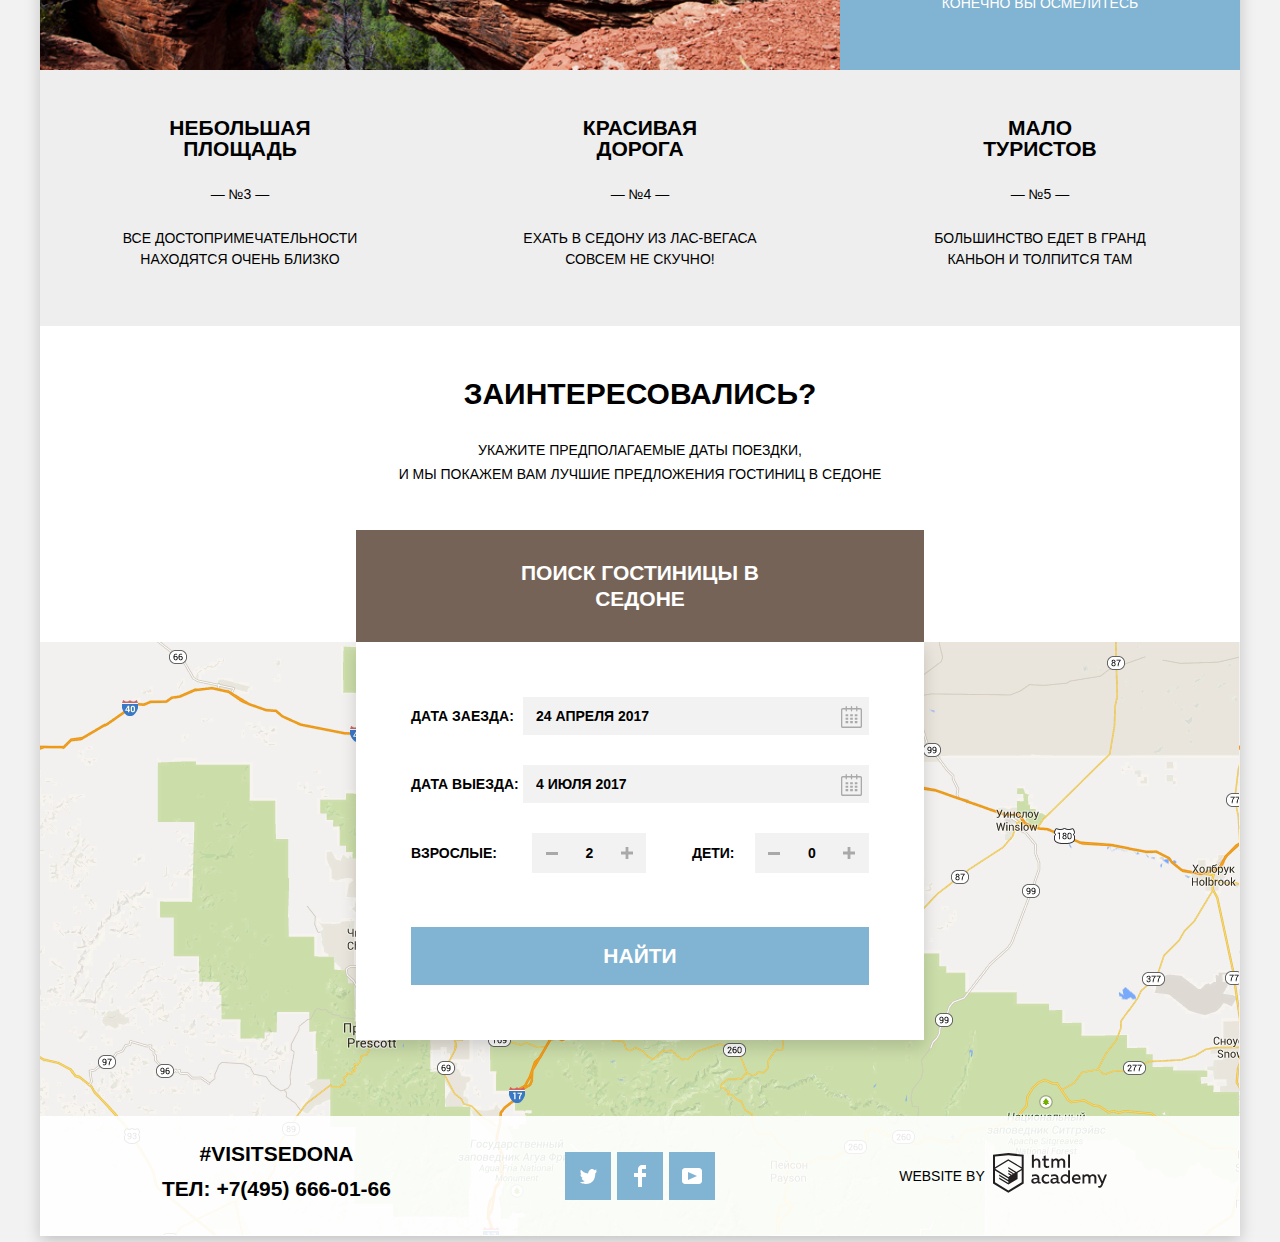
==== commit 9bfbcdfe: "Внесение правок" ====
--- a/index.html
+++ b/index.html
@@ -11,9 +11,9 @@
     <div class="page-wrapper">
       <header class="main-header">
         <nav class="main-navigation">
-          <a class="main-header-logo" href="#">
+          <span class="main-header-logo" href="#">
             <img src="img/logo.svg" width="138" height="70" alt="Логотип Седона">
-          </a>
+          </span>
           <ul class="site-navigation">
             <li class="menu-first-item"><a href="#">Информация</a></li>
             <li class="menu-second-item"><a href="#">Фото и видео</a></li>
@@ -32,8 +32,7 @@
         </section>
         <section class="reasons-section">
           <div class="reasons">
-            <h2>Седона — небольшой городок в Аризоне,<br>
-              заслуживающий большего!</h2>
+            <h2>Седона — небольшой городок в Аризоне, заслуживающий большего!</h2>
             <p>Рассмотрим 5 причин, по которым Седона круче, чем гранд каньон!</p>
           </div>
           <div class="first-reason">
@@ -42,8 +41,7 @@
                 <p class="reason-number">— №1 —</p>
                 <p class="reason-description">Седона - не аттракцион для туристов, там течёт своя жизнь</p>
             </div>
-            <div class="primary-reason-image">
-              <img src="img/first-reason.jpg" width="800" height="256" alt="Седона">
+            <div class="first-reason-image">
             </div>
           </div>
           <div>
@@ -66,11 +64,10 @@
             </ul>
           </div>
           <div class="second-reason">
-            <div class="primary-reason-image">
-              <img src="img/second-reason.jpg" width="800" height="256" alt="Мост">
+            <div class="second-reason-image">
             </div>
             <div class="reasons-item primary-reason">
-              <h3>Там есть Мост дьявола</h3>
+              <h3>Там есть<br> Мост дьявола</h3>
               <p class="reason-number">— №2 —</p>
               <p>Да, по нему можно пройти! Если конечно вы осмелитесь</p>
             </div>
@@ -107,7 +104,7 @@
                   <p class="date-form-wrapper">
                     <label for="arrival-date">Дата заезда:</label>
                     <input class="date-form arrival-date" id="arrival-date" name="arrival-date" type="text" value="24 апреля 2017">
-                    <svg class="calendar" width="21" height="23" tabindex="0" viewBox="0 0 21 23" fill="none" xmlns="http://www.w3.org/2000/svg">
+                    <svg class="calendar" aria-label="Календарь" width="21" height="23" tabindex="0" viewBox="0 0 21 23" fill="none" xmlns="http://www.w3.org/2000/svg">
                       <path fill-rule="evenodd" clip-rule="evenodd" d="M16.406 3.02498H19.251C20.217 3.02498 21 3.84698 21 4.86198V21.164C21 22.179 20.217 23 19.251 23H1.75C0.784 23 0 22.179 0 21.164V4.86198C0 3.84698 0.784 3.02498 1.75 3.02498H4.593V1.64798C4.593 1.26698 4.887 0.958984 5.25 0.958984C5.612 0.958984 5.906 1.26698 5.906 1.64798V3.02498H9.844V1.64798C9.844 1.26698 10.138 0.958984 10.501 0.958984C10.862 0.958984 11.156 1.26698 11.156 1.64798V3.02498H15.094V1.64798C15.094 1.26698 15.387 0.958984 15.75 0.958984C16.112 0.958984 16.406 1.26698 16.406 1.64798V3.02498ZM19.5646 21.484C19.6466 21.3979 19.691 21.2828 19.688 21.164H19.689V4.86198C19.689 4.60898 19.493 4.40298 19.252 4.40298H16.407V5.78098C16.407 6.16198 16.113 6.46998 15.751 6.46998C15.388 6.46998 15.095 6.16198 15.095 5.78098V4.40298H11.157V5.78098C11.157 6.16198 10.863 6.46998 10.502 6.46998C10.139 6.46998 9.845 6.16198 9.845 5.78098V4.40298H5.907V5.78098C5.907 6.16198 5.613 6.46998 5.251 6.46998C4.888 6.46998 4.594 6.16198 4.594 5.78098V4.40298H1.75C1.50263 4.40953 1.30696 4.61458 1.312 4.86198V21.164C1.30696 21.4114 1.50263 21.6164 1.75 21.623H19.251C19.3698 21.6201 19.4826 21.5701 19.5646 21.484Z" fill="#A9A9A9"/>
                       <path fill-rule="evenodd" clip-rule="evenodd" d="M4.59399 9.2251H7.21899V11.2911H4.59399V9.2251ZM4.59399 12.6681H7.21899V14.7351H4.59399V12.6681ZM7.21899 16.1121H4.59399V18.1781H7.21899V16.1121ZM9.18799 16.1121H11.813V18.1781H9.18799V16.1121ZM11.813 12.6681H9.18799V14.7351H11.813V12.6681ZM9.18799 9.2251H11.813V11.2911H9.18799V9.2251ZM16.406 16.1121H13.781V18.1781H16.406V16.1121ZM13.781 12.6681H16.406V14.7351H13.781V12.6681ZM16.406 9.2251H13.781V11.2911H16.406V9.2251Z" fill="#A9A9A9"/>
                     </svg>
@@ -115,7 +112,7 @@
                   <p class="date-form-wrapper">
                     <label for="leaving-date">Дата выезда:</label>
                     <input class="date-form leaving-date" id="leaving-date" name="leaving-date" type="text" value="4 июля 2017">
-                    <svg class="calendar" width="21" height="23" tabindex="0" viewBox="0 0 21 23" fill="none" xmlns="http://www.w3.org/2000/svg">
+                    <svg class="calendar" aria-label="Календарь" width="21" height="23" tabindex="0" viewBox="0 0 21 23" fill="none" xmlns="http://www.w3.org/2000/svg">
                       <path fill-rule="evenodd" clip-rule="evenodd" d="M16.406 3.02498H19.251C20.217 3.02498 21 3.84698 21 4.86198V21.164C21 22.179 20.217 23 19.251 23H1.75C0.784 23 0 22.179 0 21.164V4.86198C0 3.84698 0.784 3.02498 1.75 3.02498H4.593V1.64798C4.593 1.26698 4.887 0.958984 5.25 0.958984C5.612 0.958984 5.906 1.26698 5.906 1.64798V3.02498H9.844V1.64798C9.844 1.26698 10.138 0.958984 10.501 0.958984C10.862 0.958984 11.156 1.26698 11.156 1.64798V3.02498H15.094V1.64798C15.094 1.26698 15.387 0.958984 15.75 0.958984C16.112 0.958984 16.406 1.26698 16.406 1.64798V3.02498ZM19.5646 21.484C19.6466 21.3979 19.691 21.2828 19.688 21.164H19.689V4.86198C19.689 4.60898 19.493 4.40298 19.252 4.40298H16.407V5.78098C16.407 6.16198 16.113 6.46998 15.751 6.46998C15.388 6.46998 15.095 6.16198 15.095 5.78098V4.40298H11.157V5.78098C11.157 6.16198 10.863 6.46998 10.502 6.46998C10.139 6.46998 9.845 6.16198 9.845 5.78098V4.40298H5.907V5.78098C5.907 6.16198 5.613 6.46998 5.251 6.46998C4.888 6.46998 4.594 6.16198 4.594 5.78098V4.40298H1.75C1.50263 4.40953 1.30696 4.61458 1.312 4.86198V21.164C1.30696 21.4114 1.50263 21.6164 1.75 21.623H19.251C19.3698 21.6201 19.4826 21.5701 19.5646 21.484Z" fill="#A9A9A9"/>
                       <path fill-rule="evenodd" clip-rule="evenodd" d="M4.59399 9.2251H7.21899V11.2911H4.59399V9.2251ZM4.59399 12.6681H7.21899V14.7351H4.59399V12.6681ZM7.21899 16.1121H4.59399V18.1781H7.21899V16.1121ZM9.18799 16.1121H11.813V18.1781H9.18799V16.1121ZM11.813 12.6681H9.18799V14.7351H11.813V12.6681ZM9.18799 9.2251H11.813V11.2911H9.18799V9.2251ZM16.406 16.1121H13.781V18.1781H16.406V16.1121ZM13.781 12.6681H16.406V14.7351H13.781V12.6681ZM16.406 9.2251H13.781V11.2911H16.406V9.2251Z" fill="#A9A9A9"/>
                     </svg>
@@ -123,23 +120,31 @@
                   <div class="people-number">
                     <label class="adults-label" for="adults">Взрослые:</label>
                     <div class="people-number-wrapper adults">
-                      <svg class="minus" width="12" height="3" tabindex="0" viewBox="0 0 12 3" fill="none" xmlns="http://www.w3.org/2000/svg">
-                        <rect width="12" height="3" fill="#A9A9A9"/>
-                      </svg>
-                      <input class="adults-number" id="adults" name="adults-number" type="number" value="2" min="0">
-                      <svg class="plus" width="11" height="11" tabindex="0" viewBox="0 0 11 11" fill="none" xmlns="http://www.w3.org/2000/svg">
-                        <path fill-rule="evenodd" clip-rule="evenodd" d="M4.23086 6.76932V11H6.76932V6.76932H11V4.23086H6.76932V0H4.23085V4.23086H0V6.76932H4.23086Z" fill="#A9A9A9"/>
-                      </svg>
+                      <div class="minus-wrapper">
+                        <svg class="minus" aria-label="Минус" width="38" height="38" tabindex="0" viewBox="0 0 12 3" fill="none" xmlns="http://www.w3.org/2000/svg">
+                          <rect width="12" height="3" fill="#A9A9A9"/>
+                        </svg>
+                      </div>
+                      <input class="adults-number" id="adults" name="adults-number" type="text" value="2" min="0">
+                      <div class="plus-wrapper">
+                        <svg class="plus" aria-label="Плюс" width="11" height="11" tabindex="0" viewBox="0 0 11 11" fill="none" xmlns="http://www.w3.org/2000/svg">
+                          <path fill-rule="evenodd" clip-rule="evenodd" d="M4.23086 6.76932V11H6.76932V6.76932H11V4.23086H6.76932V0H4.23085V4.23086H0V6.76932H4.23086Z" fill="#A9A9A9"/>
+                        </svg>
+                      </div>
                     </div>
                     <label for="children">Дети:</label>
                     <div class="people-number-wrapper children">
-                      <svg class="minus" width="12" height="3" tabindex="0" viewBox="0 0 12 3" fill="none" xmlns="http://www.w3.org/2000/svg">
-                        <rect width="12" height="3" fill="#A9A9A9"/>
-                      </svg>
-                      <input class="children-number" id="children" name="children-number" type="number" value="0" min="0">
-                      <svg class="plus" width="11" height="11" tabindex="0" viewBox="0 0 11 11" fill="none" xmlns="http://www.w3.org/2000/svg">
-                        <path fill-rule="evenodd" clip-rule="evenodd" d="M4.23086 6.76932V11H6.76932V6.76932H11V4.23086H6.76932V0H4.23085V4.23086H0V6.76932H4.23086Z" fill="#A9A9A9"/>
-                      </svg>
+                      <div class="minus-wrapper">
+                        <svg class="minus" aria-label="Минус" width="12" height="3" tabindex="0" viewBox="0 0 12 3" fill="none" xmlns="http://www.w3.org/2000/svg">
+                          <rect width="12" height="3" fill="#A9A9A9"/>
+                        </svg>
+                      </div>
+                      <input class="children-number" id="children" name="children-number" type="text" value="0" min="0">
+                      <div class="plus-wrapper">
+                        <svg class="plus" aria-label="Минус" width="11" height="11" tabindex="0" viewBox="0 0 11 11" fill="none" xmlns="http://www.w3.org/2000/svg">
+                          <path fill-rule="evenodd" clip-rule="evenodd" d="M4.23086 6.76932V11H6.76932V6.76932H11V4.23086H6.76932V0H4.23085V4.23086H0V6.76932H4.23086Z" fill="#A9A9A9"/>
+                        </svg>
+                      </div>
                     </div>
                   </div>
                 </div>
@@ -190,7 +195,7 @@
         <div class="footer-copyright">
           <p class="copyright-link">
             <span>Website by</span>
-            <a href="https://htmlacademy.ru/intensive/htmlcss">
+            <a class="footer-copyright-link" href="https://htmlacademy.ru/intensive/htmlcss">
               <span class="visually-hidden">HTML Academy</span>
               <svg width="115" height="41" viewBox="0 0 115 41" fill="none" xmlns="http://www.w3.org/2000/svg">
               <path fill-rule="evenodd" clip-rule="evenodd" d="M15.5197 1.05737H15.3509L0 2.71895V31.4945L15.3509 40.8382L30.7018 31.4945V2.71895L15.5197 1.05737ZM77.0183 2.62185H75.0876V15.7311H77.0183V2.62185ZM40.8619 2.63264V7.76843C41.6131 6.9864 42.6386 6.5436 43.7105 6.53843C44.6823 6.47908 45.6329 6.84495 46.3253 7.54479C47.0177 8.24462 47.3866 9.21244 47.3399 10.2068V15.7634H45.367V10.4658C45.4231 9.94897 45.2754 9.43059 44.9566 9.02553C44.6377 8.62047 44.174 8.36218 43.6683 8.3079H43.3518C42.3456 8.36979 41.4321 8.9295 40.9041 9.80764V15.7634H38.8995V2.63264H40.8619ZM77.0183 31.4837H75.2775V30.0595C74.4828 31.1353 73.23 31.7538 71.9119 31.7211C69.4751 31.5528 67.5825 29.4822 67.5825 26.9845C67.5825 24.4867 69.4751 22.4162 71.9119 22.2479C73.1195 22.2052 74.2818 22.7203 75.0771 23.6505V18.3205H77.0183V31.4837ZM47.0656 30.0595C47.263 30.0515 47.4583 30.0152 47.6459 29.9516V31.3866C47.2482 31.5404 46.826 31.6172 46.4009 31.6132C45.6482 31.6769 44.9394 31.2429 44.639 30.5342C43.7036 31.31 42.5302 31.7227 41.3261 31.6995C39.733 31.6995 38.256 30.804 38.256 28.9482C38.256 26.65 40.3661 25.9379 42.1702 25.9379C42.9402 25.9505 43.707 26.0408 44.4596 26.2076V25.884C44.4596 24.805 43.6578 23.9742 42.1491 23.9742C41.0585 23.9764 39.9804 24.2116 38.9839 24.6647V22.8305C40.0678 22.451 41.204 22.2506 42.3495 22.2371C44.8394 22.2371 46.3693 23.4455 46.3693 26.1753V29.4121C46.3546 29.5668 46.401 29.721 46.4981 29.8406C46.5951 29.9601 46.7349 30.035 46.8862 30.0487H47.0656V30.0595ZM40.2711 28.8403C40.298 29.229 40.4761 29.5905 40.7655 29.844C41.055 30.0974 41.4317 30.2217 41.8115 30.189H41.9275C42.8819 30.1906 43.7973 29.8022 44.4702 29.11V27.5779C43.842 27.4414 43.2026 27.3655 42.5605 27.3513C41.5055 27.3513 40.2817 27.7074 40.2817 28.8403H40.2711ZM56.0229 22.9384C55.1962 22.4632 54.2596 22.2246 53.3115 22.2479H52.9422C51.7332 22.2873 50.5891 22.8166 49.7619 23.7192C48.9347 24.6218 48.4923 25.8236 48.5321 27.06V27.5024C48.6957 30.0004 50.805 31.8921 53.2482 31.7318C54.2519 31.7555 55.2477 31.5452 56.1601 31.1168V29.2718C55.3769 29.7215 54.4945 29.9591 53.5963 29.9624C52.5199 30.0288 51.4963 29.4793 50.9385 28.5356C50.3806 27.5918 50.3806 26.4095 50.9385 25.4658C51.4963 24.522 52.5199 23.9725 53.5963 24.039C54.461 24.0357 55.3066 24.2989 56.0229 24.7942V22.9384ZM66.1514 30.0595C66.3488 30.0515 66.5441 30.0152 66.7317 29.9516V31.3866C66.334 31.5404 65.9118 31.6172 65.4867 31.6132C64.734 31.6769 64.0252 31.2429 63.7248 30.5342C62.7894 31.31 61.616 31.7227 60.4119 31.6995C58.8188 31.6995 57.3417 30.804 57.3417 28.9482C57.3417 26.65 59.4518 25.9379 61.256 25.9379C62.0259 25.9505 62.7928 26.0408 63.5454 26.2076V25.884C63.5454 24.805 62.7436 23.9742 61.2349 23.9742C60.1443 23.9764 59.0662 24.2116 58.0697 24.6647V22.8305C59.1536 22.451 60.2897 22.2506 61.4353 22.2371C63.9252 22.2371 65.455 23.4455 65.455 26.1753V29.4121C65.4404 29.5668 65.4868 29.721 65.5838 29.8406C65.6809 29.9601 65.8207 30.035 65.972 30.0487H66.1514V30.0595ZM59.855 29.8481C59.5632 29.5943 59.3837 29.2311 59.3569 28.8403H59.378C59.378 27.7074 60.5385 27.3513 61.6569 27.3513C62.299 27.3655 62.9383 27.4414 63.5665 27.5779V29.11C62.8937 29.8022 61.9782 30.1906 61.0239 30.189H60.9078C60.5263 30.2247 60.1469 30.1019 59.855 29.8481ZM69.3271 26.9305C69.3271 25.2859 70.6308 23.9526 72.239 23.9526L72.2601 24.0066C73.4742 24.0066 74.5742 24.7382 75.0665 25.8732V28.0311C74.5856 29.1871 73.4673 29.9296 72.239 29.9084C70.6308 29.9084 69.3271 28.5752 69.3271 26.9305ZM83.3486 22.2479C86.8408 22.2479 88.0541 25.1395 87.4844 27.7397H80.922C81.1436 29.3582 82.6839 30.0163 84.2876 30.0163C85.2509 30.0196 86.2027 29.8021 87.0729 29.3797V31.1061C86.0736 31.5421 84.9939 31.7519 83.9078 31.7211C81.2385 31.7211 78.8963 30.189 78.8963 26.9521C78.8362 25.7502 79.2482 24.5736 80.0408 23.6841C80.8334 22.7945 81.9408 22.2658 83.1165 22.2155H83.3486V22.2479ZM80.8693 26.1753C80.9704 24.8237 82.1216 23.8104 83.4436 23.9095H83.4858C84.1064 23.8531 84.7196 24.08 85.1612 24.5295C85.6028 24.979 85.8275 25.6051 85.7752 26.24H80.8693V26.1753ZM89.489 31.4621V22.4961H91.2298V23.575C91.9777 22.7197 93.041 22.2229 94.1628 22.2047C95.2951 22.1328 96.3712 22.7163 96.9482 23.7153C97.7407 22.8335 98.8477 22.3161 100.018 22.2803C100.952 22.2327 101.859 22.6011 102.507 23.2901C103.154 23.9792 103.478 24.9213 103.394 25.8732V31.4837H101.39V25.9271C101.437 25.4734 101.306 25.0191 101.024 24.6647C100.743 24.3104 100.336 24.0852 99.8917 24.039H99.6174C98.7512 24.0941 97.9525 24.536 97.4335 25.2474V31.4837H95.4289V25.9271C95.4728 25.47 95.3357 25.0139 95.0481 24.6611C94.7606 24.3082 94.3467 24.088 93.8991 24.0497H93.6881C92.7466 24.1344 91.8915 24.6449 91.3564 25.4416V31.5161H89.5312L89.489 31.4621ZM113.977 22.4745H111.972L109.324 29.2718L106.306 22.4853H104.196L108.417 31.5484L108.237 32.0016C107.72 33.3611 107.003 34.0516 106.053 34.0516C105.75 34.0548 105.447 34.0112 105.156 33.9221V35.6161C105.536 35.7125 105.926 35.7632 106.317 35.7671C107.646 35.7671 108.902 35.0226 109.851 32.6813L113.977 22.4745ZM52.689 6.78658V3.54974L50.7266 4.01369V6.73264H49.144V8.49132H50.7899V12.9905C50.7231 13.817 51.0244 14.6301 51.61 15.2038C52.1955 15.7775 53.0028 16.0505 53.8073 15.9468C54.5996 15.9535 55.3875 15.8259 56.139 15.5692V13.8429C55.5727 14.0781 54.9672 14.199 54.356 14.199C53.2165 14.199 52.689 13.8105 52.689 12.6237V8.5129H55.8541V6.78658H52.689ZM58.3862 15.7526V6.75421H60.1376V7.83316C60.8811 6.97655 61.9403 6.476 63.0601 6.45211C64.1624 6.38099 65.2146 6.93142 65.8032 7.88711C66.5958 7.00534 67.7028 6.48794 68.8734 6.45211C69.8138 6.41462 70.7233 6.79859 71.364 7.50353C72.0046 8.20846 72.3126 9.16418 72.2073 10.1205V15.7418H70.2028V10.1853C70.2499 9.73151 70.1184 9.27721 69.8373 8.92287C69.5561 8.56853 69.1485 8.34334 68.7046 8.29711H68.4619C67.5957 8.35228 66.797 8.7942 66.278 9.50553V15.7418H64.2734V10.1853C64.3206 9.73151 64.1891 9.27721 63.9079 8.92287C63.6268 8.56853 63.2191 8.34334 62.7752 8.29711H62.5326C61.5911 8.38181 60.736 8.89229 60.2009 9.68895V15.7634H58.3862V15.7526ZM28.6972 30.3033L28.7078 30.2968L28.6972 30.3184V30.3033ZM28.6972 18.3205V30.3033L15.3509 38.4321L2.00459 30.3184V18.5147L15.2876 26.6068V28.0311L6.18257 22.5284V23.9418L15.3404 29.5632V31.0629L6.19312 25.4955V26.9521L15.3509 32.5734L24.5826 26.9197V20.8129L28.6972 18.3205ZM28.7078 16.7776L25.0362 18.9355L23.3482 20.0145L15.3087 15.0837V16.4971L22.156 20.7266L22.0083 20.8237L20.9532 21.4063L15.2876 17.9537V19.3995L19.761 22.1184L18.706 22.8413L15.3298 20.7913V22.2047L17.5454 23.5426L15.2982 24.9021L2.11009 16.864L15.3087 8.72869L28.7078 16.7776ZM15.2876 7.27211L28.7078 15.3534V4.56395L15.3615 3.12895L2.01514 4.56395V15.3534L15.2876 7.27211Z" fill="#231F20"/>
@@ -201,7 +206,7 @@
       </footer>
     </div>
 
-    <script src="js/modal.js"></script>
+    <script src="js/modal.min.js"></script>
 
   </body>
 </html>
--- a/css/style.min.css
+++ b/css/style.min.css
@@ -1 +1 @@
-@keyframes rolldown{0%{opacity:0;transform:translateY(-100%)}to{opacity:1;transform:translateY(0)}}@keyframes rollup{0%{opacity:1;transform:translateY(0)}to{opacity:0;transform:translateY(-100%)}}@keyframes shake{0%,to{transform:translateX(0)}10%,30%,50%,70%,90%{transform:translateX(-10px)}20%,40%,60%,80%{transform:translateX(10px)}}@font-face{font-family:"PT Sans";font-style:normal;font-weight:400;src:local("PT Sans"),local("PTSans"),url(../fonts/PTSans.woff2) format("woff2"),url(../fonts/PTSans.woff) format("woff");font-display:swap}@font-face{font-family:"PT Sans";font-style:normal;font-weight:700;src:local("PT Sans Bold"),local("PTSans-Bold"),url(../fonts/PTSans-Bold.woff2) format("woff2"),url(../fonts/PTSans-Bold.woff) format("woff")}:root{--basic-black: #000000;--basic-white: #ffffff;--basic-blue: #81B3D2;--basic-grey: #EEEEEE;--basic-brown: #766357;--main-grey: #F2F2F2;--basic-dark-grey: #666666;--special-darker-blue: #669EC0;--special-dark-blue: #5496BD;--special-darker-brown: #604E43;--special-dark-brown: #503E33;--special-white: rgba(255, 255, 255, 0.3);--special-grey: #E5E5E5;--special-grey-input: #EBEBEB;--special-grey-sort: #CACACA;--special-grey-search: #A9A9A9;--special-grey-toggle: #ABABAB}body{min-width:1220px;margin:0;padding:0;font-family:"PT Sans",Arial,sans-serif;font-size:14px;line-height:21px;font-weight:400;color:var(--basic-black);text-transform:uppercase;background-color:var(--main-grey)}.page a{text-decoration:none}img{max-width:100%;height:auto}.page{height:100%}.page-wrapper{width:1200px;min-height:100%;display:grid;grid-template-rows:min-content 1fr min-content;align-content:start;margin:0 auto;box-shadow:0 5px 15px 0 rgba(0,1,1,.2)}.visually-hidden{position:absolute;width:1px;height:1px;margin:-1px;border:0;padding:0;white-space:nowrap;clip-path:inset(100%);clip:rect(0 0 0 0);overflow:hidden}.main-header{width:1200px;background-color:var(--basic-white)}.main-navigation{position:relative;font-size:14px;line-height:26px;font-weight:700;color:var(--basic-black);background-color:transparent}.main-header-logo{position:absolute;z-index:3;margin-left:auto;margin-right:auto;left:0;right:0}.main-header-logo,.main-header-logo img{width:138px;height:70px}.site-navigation{display:flex;padding:15px 72px;margin:0;text-align:left;list-style:none}.site-navigation li{flex:1}.menu-second-item{padding-right:70px}.menu-third-item{padding-left:70px;text-align:right}.menu-fourth-item{text-align:right}.copyright-image,.hotels-name,.site-navigation a{color:var(--basic-black)}.copyright-image:hover,.hotels-name:hover,.site-navigation a:hover{color:var(--basic-blue)}.copyright-image:focus,.hotels-name:focus,.site-navigation a:focus{color:var(--basic-blue)}.copyright-image:active,.hotels-name:active,.site-navigation a:active{color:var(--basic-black);opacity:.3}.link-current a{color:var(--basic-brown)}.container{width:1200px;margin:0 auto;background-color:var(--basic-white)}.welcome-wrapper{position:relative;display:flex;flex-direction:column;background-image:url(../img/background-photo.jpg);background-position:top;background-repeat:no-repeat;text-align:center;padding-top:76px;padding-bottom:82px}.welcome-wrapper img{width:456px;height:350px;align-self:center}.welcome-wrapper::after{content:"  ";position:absolute;bottom:-1px;left:auto;width:100%;height:57px;background-image:url(../img/Background-shape.svg);background-repeat:no-repeat;background-position:0 0}.reasons-section{background-color:var(--basic-white)}.reasons-list{background-color:var(--basic-grey)}.reasons{text-align:center;padding-top:43px;padding-bottom:52px}.reasons p{font-size:14px;line-height:26px;margin:0}.reasons h2,.reasons-section h3{font-size:21px;line-height:26px;font-weight:700;margin:0 0 43px}.reasons p,.reasons-item p{font-weight:400;padding:0}.reason-number,.reasons-section .reason-number{margin-bottom:23px}.reasons-section h3{max-width:150px;line-height:21px;margin:0 auto 25px}.first-reason,.second-reason{display:grid;grid-template-columns:2fr 1fr;margin:0;padding:0}.second-reason{grid-template-columns:1fr 2fr}.primary-reason{padding-right:45px;padding-left:45px;color:var(--basic-white);background-color:var(--basic-blue)}.primary-reason-image{background-color:var(--basic-brown)}.primary-reason-image,.primary-reason-image img{width:800px;height:256px}.reasons-item{text-align:center;padding-top:47px;padding-bottom:54px}.recommendations-list{display:flex;align-items:baseline;margin:0;padding:0;list-style:none}.reasons-item p,.recommendations-list p{font-size:14px;line-height:21px;margin:0}.recommendations-item{width:400px;text-align:center;padding:55px 50px 84px;display:flex;flex-direction:column;align-items:center}.recommendations-item img{margin-bottom:27px}.living{width:75px;height:72px}.food{width:77px;height:70px}.souvenirs{width:64px;height:77px}.reasons-list{display:flex;margin:0;padding:0;list-style:none}.another-reason{width:400px;padding-right:71px;padding-left:71px}.hotel-search{position:relative;text-align:center;padding-top:58px}.hotel-search h2{font-size:30px;line-height:24px;font-weight:700;text-align:center;margin:0 0 32px}.hotel-search p{font-size:14px;line-height:24px;font-weight:400;margin:0 0 44px}.modal{position:absolute;width:458px;background-color:var(--basic-white);margin-left:auto;margin-right:auto;padding:55px;display:block;left:0;right:0;top:100%;box-shadow:0 7px 15px rgba(0,1,1,.15);z-index:1}.modal-wrapper{overflow:hidden}.modal-show{display:block;pointer-events:all;animation:rolldown .6s}.modal-close{pointer-events:none;animation:rollup .6s forwards}.modal-error{animation:shake .6s}.date-form-wrapper input[value],.hotel-search-form,.people-number-wrapper input[value]{font-size:14px;line-height:26px;font-weight:700;text-transform:uppercase;color:var(--basic-black);margin:0}.people-number-wrapper input[value]{text-align:center}.date-people-form{width:458px;display:flex;flex-wrap:wrap;align-content:space-between;margin-bottom:54px}.date-form-wrapper input[type=text]{width:325px;height:26px;background-color:var(--main-grey);padding:6px 8px 6px 13px;border:0;outline:0}.date-form-wrapper input[type=text]:hover{background-color:var(--special-grey-input)}.date-form-wrapper input[type=text]:focus{background-color:var(--basic-white);outline:2px solid var(--special-grey);outline-offset:-2px}.date-form-wrapper,.people-number{width:100%;display:flex;flex-wrap:nowrap;justify-content:space-between;align-items:center}.adults-label{margin-right:13px}.adults{margin-right:25px}.date-people-form p{position:relative;font-size:14px;line-height:26px;font-weight:700;text-transform:uppercase;color:var(--basic-black);margin:0 0 30px}.calendar{position:absolute;left:430px;width:21px;height:23px;right:0}.people-number input[type=number]{width:36px;height:26px;background-color:var(--main-grey);border:0;outline:0}input::-webkit-inner-spin-button,input::-webkit-outer-spin-button{-webkit-appearance:none}.people-number-wrapper{width:88px;height:26px;display:flex;justify-content:space-between;align-items:center;padding:6px 13px;background-color:var(--main-grey)}.calendar path,.minus rect,.plus path{fill:var(--special-grey-search)}.calendar:hover path,.minus:hover rect,.plus:hover path,.sort-direction a:hover path{fill:var(--basic-black)}.calendar:focus path,.minus:focus rect,.plus:focus path{fill:var(--basic-black);outline:0}.calendar:focus,.minus:focus,.plus:focus{outline:0}.calendar:active path,.minus:active rect,.plus:active path{fill:var(--basic-blue)}.map{height:594px;background-image:url(../img/map.png);background-color:var(--basic-grey)}.map iframe{width:1200px;height:594px}.modal-button,.reservation-button{font-weight:700;text-align:center;color:var(--basic-white);vertical-align:middle;text-transform:uppercase;background-color:var(--basic-brown);border:0;outline:0}.modal-button{position:relative;width:568px;font-size:21px;line-height:26px;z-index:3;padding:30px 130px}.reservation-button{font-size:14px;line-height:21px}.modal-button:hover,.reservation-button:hover{background-color:var(--special-darker-brown)}.modal-button:focus,.reservation-button:focus{background-color:var(--special-darker-brown);outline:2px solid var(--basic-black);outline-offset:-2px}.modal-button:active,.reservation-button:active{background-color:var(--special-dark-brown);color:var(--special-white)}.learn-more-button,.search-button{font-weight:700;text-align:center;color:var(--basic-white);vertical-align:middle;text-transform:uppercase;background-color:var(--basic-blue);border:0;outline:0}.search-button{width:458px;font-size:21px;line-height:26px;padding:16px 185px}.learn-more-button{font-size:14px;line-height:21px}.learn-more-button:hover,.search-button:hover{background-color:var(--special-darker-blue)}.learn-more-button:focus,.search-button:focus{background-color:var(--special-darker-blue);outline:2px solid var(--basic-black)}.learn-more-button:active,.search-button:active{background-color:var(--special-dark-blue);color:var(--special-white)}.filters-section{position:relative;min-height:217px;overflow:hidden}.filters-wrapper{position:absolute;width:1056px;padding:26px 73px 5px;z-index:2}.background-blur{position:absolute;min-height:217px;width:1200px;z-index:1;background-image:url(../img/background-photo.jpg);background-position:bottom;background-repeat:no-repeat;filter:blur(5px)}.filter{display:flex;flex-direction:row}.infrastructure-filter{margin:0 115px 0 0}.hotel-type-filter{margin-right:auto}.filter-item{max-width:140px;padding:0;border:0}.filter-item ul{list-style:none;padding:0;margin:0}.filter-item li{padding-left:40px}.range-filter{width:317px}.filter-item legend{font-size:16px;line-height:21px;text-transform:uppercase;font-weight:700;color:var(--basic-white);margin-bottom:24px}.filter-option{margin-bottom:26px}.filter-option label{position:relative;display:block;cursor:pointer;user-select:none}.filter-input-checkbox+label::before{content:"";position:absolute;top:0;left:-40px;width:23px;height:23px;background-image:url(../img/checkbox-off.svg)}.filter-input-checkbox:focus+label::before{outline:2px solid var(--basic-black)}.filter-input-checkbox:checked+label::before{content:"";position:absolute;top:0;left:-40px;width:27px;height:23px;background-image:url(../img/checkbox-on.svg);background-repeat:no-repeat;background-position:0 0}.filter-input-checkbox:disabled+label::before{background-image:url(../img/disabled-checkbox-off.svg)}.filter-input-checkbox:checked:disabled+label::before{background-image:url(../img/disabled-checkbox-on.svg)}.filter-option label,.price-controls label{text-transform:uppercase;font-size:14px;line-height:21px;font-weight:400;color:var(--basic-white)}.filter-item-wrapper{display:flex;flex-direction:column}.price-filter legend{margin-bottom:11px}.price-controls{position:relative;display:flex;width:313px;min-height:30px;border:2px solid var(--basic-white);border-radius:2px;margin:0 0 20px;padding-bottom:2px}.price-controls::after{content:"";position:absolute;width:2px;height:22px;left:157px;top:6px;background-color:var(--basic-white)}.price-controls input{width:50px;max-height:21px;text-align:left;color:var(--basic-white);background-color:transparent;border:0;outline:0;font-family:inherit;font-size:inherit;margin:0}.price-controls label{flex:1;display:flex;justify-content:center;align-items:center}.min-price{padding-left:33px}.max-price{padding-left:15px}.range-controls{position:relative}.range-controls .scale{height:2px;background:var(--special-white);margin-bottom:33px}.range-controls .bar{height:2px;background:var(--basic-white)}.range-controls .toggle,.range-controls .toggle:hover{position:absolute;top:-10px;width:4px;height:4px;padding:0;border:8px solid var(--basic-white);background-color:var(--special-grey-toggle);border-radius:50%;box-shadow:0 2px 1px 0 var(--special-grey-toggle);cursor:pointer}.range-controls .toggle:hover{top:-12px;width:5px;height:5px;border:10px solid var(--basic-white)}.show-button{width:135px;font-size:14px;line-height:21px;font-weight:400;text-align:center;color:var(--basic-white);vertical-align:middle;text-transform:uppercase;background-color:transparent;border:2px solid var(--basic-white);border-radius:2px;outline:0;padding:5px 35px;margin-right:10px;align-self:center}.show-button:hover{color:var(--basic-black);background-color:var(--basic-white)}.show-button:focus{color:var(--basic-black);background-color:var(--basic-white)}.hotels h3{font-size:21px;line-height:26px;font-weight:700}.sort{font-size:12px;line-height:18px;font-weight:400;padding:29px 73px 31px}.sort h3{margin:0 46px 0 0}.sort,.sort-list,.sort-section{display:flex;align-items:flex-start}.sort-section{margin-right:auto;padding-top:2px}.sort-section span{margin-right:40px}.sort-list{list-style:none;padding:0;margin:0}.sort-list li{margin-right:33px}.sort-list a{color:var(--basic-black);opacity:.3;border-bottom:1px dashed var(--basic-blue)}.sort-list a:hover{color:var(--basic-blue);opacity:1;border-bottom:1px dashed}.sort-list a:focus{color:var(--basic-blue);opacity:1;outline:2px solid var(--basic-black)}.sort-list a:active{color:var(--basic-black);opacity:1}.sort-direction a path{fill:var(--special-grey-sort)}.sort-direction a:focus path{fill:var(--basic-black)}.current-direction svg path,.sort-direction a:active path{fill:var(--basic-blue)}.sort-current a{color:var(--basic-blue);opacity:1;border:0}.sort-direction{align-self:flex-end}.up{margin-right:10px}.hotels-list{padding:0;margin:0;list-style:none}.hotels-list p{margin:0;padding-bottom:5px}.hotels-list h3{margin:0}.hotels-item:first-child{border-top:1px solid var(--special-grey)}.hotels-item{display:grid;grid-template-columns:max-content 1fr max-content;padding:23px 73px 30px;border-bottom:1px solid var(--special-grey)}.hotels-image{width:135px;height:90px;margin-right:29px;padding-top:7px}.price-wrapper{width:258px;display:flex;justify-content:space-between}.price{width:142px}.hotels-action{width:256px;display:flex;justify-content:space-between}.hotels-action button{padding:3px 16px}.hotels-description,.rating-container{display:flex;flex-direction:column;justify-content:space-between}.hotels-description{max-width:258px}.rating-container{align-items:flex-end;padding-top:6px}.rating-container img{width:18px;height:17px;margin-right:1px}.rating-container:last-child{margin-right:0}.rating{padding:3px 12px 3px 15px;color:var(--basic-dark-grey);background-color:var(--main-grey)}.main-footer{width:1054px;display:grid;grid-template-columns:1fr 1fr 1fr;margin:0 auto;padding:0 73px;color:var(--basic-black);background-color:rgba(255,255,255,.9);z-index:1}.main-page-footer{margin-top:-120px}.footer-contacts{padding-top:25px}.footer-contacts h3,.footer-contacts p{font-size:21px;line-height:26px;font-weight:700;text-align:center}.footer-contacts h3{margin:0 0 9px}.footer-contacts p{margin:0}.footer-contacts a{color:var(--basic-black);text-decoration:none}.footer-social{padding:36px 125px}.social-list{display:flex;flex-wrap:wrap;justify-content:space-between;width:150px;margin:0;padding:0;list-style:none}.social-button{display:flex;align-items:center;justify-content:center;width:46px;height:48px;background-color:var(--basic-blue);color:inherit}.social-button:focus,.social-button:hover{background-color:var(--special-darker-blue)}.social-button:active{background-color:var(--special-dark-blue)}.social-button:active path{fill:var(--special-white)}.footer-copyright{font-size:14px;line-height:26px;font-weight:400;align-self:center}.footer-copyright p{display:flex;justify-content:center;align-items:center;margin:0}.footer-copyright span{margin-right:8px}.footer-copyright,.footer-copyright a path{color:var(--basic-black)}.footer-copyright a:focus path,.footer-copyright a:hover path{fill:var(--basic-blue)}.footer-copyright a:active path{color:var(--basic-black);opacity:.3}
+@keyframes rolldown{0%{opacity:0;transform:translateY(-100%)}to{opacity:1;transform:translateY(0)}}@keyframes rollup{0%{opacity:1;transform:translateY(0)}to{opacity:0;transform:translateY(-100%)}}@keyframes shake{0%,to{transform:translateX(0)}10%,30%,50%,70%,90%{transform:translateX(-10px)}20%,40%,60%,80%{transform:translateX(10px)}}@font-face{font-family:"PT Sans";font-style:normal;font-weight:400;src:local("PT Sans"),local("PTSans"),url(../fonts/PTSans.woff2) format("woff2"),url(../fonts/PTSans.woff) format("woff");font-display:swap}@font-face{font-family:"PT Sans";font-style:normal;font-weight:700;src:local("PT Sans Bold"),local("PTSans-Bold"),url(../fonts/PTSans-Bold.woff2) format("woff2"),url(../fonts/PTSans-Bold.woff) format("woff")}:root{--basic-black: #000000;--basic-white: #ffffff;--basic-blue: #81B3D2;--basic-grey: #EEEEEE;--basic-brown: #766357;--main-grey: #F2F2F2;--basic-dark-grey: #666666;--special-darker-blue: #669EC0;--special-dark-blue: #5496BD;--special-darker-brown: #604E43;--special-dark-brown: #503E33;--special-white: rgba(255, 255, 255, 0.3);--special-grey: #E5E5E5;--special-grey-input: #EBEBEB;--special-grey-sort: #CACACA;--special-grey-search: #A9A9A9;--special-grey-toggle: #ABABAB}body{min-width:1220px;margin:0;padding:0;font-family:"PT Sans",Arial,sans-serif;font-size:14px;line-height:21px;font-weight:400;color:var(--basic-black);text-transform:uppercase;background-color:var(--main-grey)}.page a{text-decoration:none}img{max-width:100%;height:auto}.page{height:100%}.page-wrapper{width:1200px;min-height:100%;display:grid;grid-template-rows:min-content 1fr min-content;align-content:start;margin:0 auto;box-shadow:0 5px 15px 0 rgba(0,1,1,.2)}.visually-hidden{position:absolute;width:1px;height:1px;margin:-1px;border:0;padding:0;white-space:nowrap;clip-path:inset(100%);clip:rect(0 0 0 0);overflow:hidden}.main-header{width:1200px;background-color:var(--basic-white)}.main-navigation{position:relative;font-size:14px;line-height:26px;font-weight:700;color:var(--basic-black);background-color:transparent}.main-header-logo{position:absolute;z-index:3;margin-left:auto;margin-right:auto;left:0;right:0}.main-header-logo,.main-header-logo img{width:138px;height:70px}.site-navigation{display:flex;padding:15px 72px;margin:0;text-align:left;list-style:none}.site-navigation li{flex:1}.menu-second-item{padding-right:70px}.menu-third-item{padding-left:70px;text-align:right}.menu-fourth-item{text-align:right}.copyright-image,.hotels-name,.site-navigation a{color:var(--basic-black)}.copyright-image:hover,.hotels-name:hover,.site-navigation a:hover{color:var(--basic-blue)}.copyright-image:focus,.hotels-name:focus,.site-navigation a:focus{color:var(--basic-blue)}.copyright-image:active,.hotels-name:active,.site-navigation a:active{color:var(--basic-black);opacity:.3}.link-current a{color:var(--basic-brown)}.container{width:1200px;margin:0 auto;background-color:var(--basic-white)}.welcome-wrapper{position:relative;display:flex;flex-direction:column;background-color:var(--basic-blue);background-image:url(../img/background-photo.jpg);background-position:top;background-repeat:no-repeat;text-align:center;padding-top:76px;padding-bottom:82px}.welcome-wrapper img{width:456px;height:350px;align-self:center}.welcome-wrapper::after{content:"  ";position:absolute;bottom:-1px;left:auto;width:100%;height:57px;background-image:url(../img/background-shape.svg);background-repeat:no-repeat;background-position:0 0}.reasons-section{background-color:var(--basic-white)}.reasons-list{background-color:var(--basic-grey)}.reasons{text-align:center;padding-top:43px;padding-bottom:52px}.reasons p{max-width:520px;font-size:14px;line-height:26px;margin:0 auto}.reasons h2,.reasons-section h3{max-width:470px;font-size:21px;line-height:26px;font-weight:700;margin:0 auto 43px}.reasons p,.reasons-item p{font-weight:400;padding:0}.reason-number,.reasons-section .reason-number{margin-bottom:23px}.reasons-section h3{max-width:151px;line-height:21px;margin:0 auto 25px}.first-reason,.second-reason{display:flex;margin:0;padding:0}.primary-reason{padding-right:45px;padding-left:45px;color:var(--basic-white);background-color:var(--basic-blue)}.first-reason-image,.second-reason-image{width:800px;background-color:var(--basic-brown);background-image:url(../img/first-reason.jpg);background-position:bottom;background-repeat:no-repeat;background-size:cover}.second-reason-image{background-image:url(../img/second-reason.jpg)}.reasons-item{flex:1;text-align:center;padding-top:47px;padding-bottom:56px}.recommendations-list{display:flex;align-items:baseline;margin:0;padding:0;list-style:none}.reasons-item p,.recommendations-list p{font-size:14px;line-height:21px;margin:0}.recommendations-item{width:400px;text-align:center;padding:55px 50px 84px;display:flex;flex-direction:column;align-items:center}.recommendations-item img{margin-bottom:27px}.living{width:75px;height:72px}.food{width:77px;height:70px}.souvenirs{width:64px;height:77px}.reasons-list{display:flex;margin:0;padding:0;list-style:none}.another-reason{width:400px;padding-right:71px;padding-left:71px}.hotel-search{position:relative;text-align:center;padding-top:56px}.hotel-search h2{max-width:435px;font-size:30px;line-height:24px;font-weight:700;text-align:center;margin:0 auto 32px}.hotel-search p{font-size:14px;line-height:24px;font-weight:400;margin:0 auto 44px}.modal{position:absolute;width:458px;background-color:var(--basic-white);margin-left:auto;margin-right:auto;padding:55px;display:block;left:0;right:0;top:100%;box-shadow:0 7px 15px rgba(0,1,1,.15);z-index:1}.modal-show{display:block;pointer-events:all;animation:rolldown .6s}.modal-close{pointer-events:none;animation:rollup .6s forwards}.modal-error{animation:shake .6s}.date-form-wrapper input[value],.hotel-search-form,.people-number-wrapper input[value]{font-size:14px;line-height:26px;font-weight:700;text-transform:uppercase;color:var(--basic-black);margin:0}.people-number-wrapper input[value]{text-align:center}.date-people-form{width:458px;display:flex;flex-wrap:wrap;align-content:space-between;margin-bottom:54px}.date-form-wrapper input[type=text]{width:325px;height:26px;background-color:var(--main-grey);padding:6px 8px 6px 13px;border:0;outline:0}.date-form-wrapper input[type=text]:hover,.people-number-wrapper input[type=text]:hover{background-color:var(--special-grey-input)}.date-form-wrapper input[type=text]:focus,.people-number-wrapper input[type=text]:focus{background-color:var(--basic-white);outline:2px solid var(--special-grey);outline-offset:-2px}.date-form-wrapper,.people-number{width:100%;display:flex;flex-wrap:nowrap;justify-content:space-between;align-items:center}.adults-label{margin-right:15px}.adults{margin-right:25px}.date-people-form p{position:relative;font-size:14px;line-height:26px;font-weight:700;text-transform:uppercase;color:var(--basic-black);margin:0 0 30px}.calendar{position:absolute;left:430px;width:21px;height:23px;right:0}.people-number-wrapper{position:relative}.people-number-wrapper input[type=text]{width:110px;height:38px;background-color:var(--main-grey);border:0;outline:0}.minus-wrapper,.plus-wrapper{position:absolute;top:0;width:39px}.minus-wrapper{left:0;height:34px;padding-top:4px}.plus-wrapper{right:0;height:30px;padding-top:8px}.minus,.plus{width:12px;height:3px;margin:0 auto}.plus{height:12px}.calendar path,.minus rect,.plus path{fill:var(--special-grey-search)}.calendar:hover path,.minus:hover rect,.plus:hover path{fill:var(--basic-black)}.calendar:focus path,.minus:focus rect,.plus:focus path{fill:var(--basic-black);outline:0}.calendar:focus,.minus:focus,.plus:focus{outline:0}.calendar:active path,.minus:active rect,.plus:active path{fill:var(--basic-blue)}.map{height:594px;background-image:url(../img/map.png);background-color:var(--basic-grey)}.map iframe{width:1200px;height:594px}.modal-button,.reservation-button{font-weight:700;text-align:center;color:var(--basic-white);vertical-align:middle;text-transform:uppercase;background-color:var(--basic-brown);border:0;outline:0}.modal-button{position:relative;width:568px;font-size:21px;line-height:26px;z-index:3;padding:30px 130px}.reservation-button{font-size:14px;line-height:21px}.modal-button:hover,.reservation-button:hover{background-color:var(--special-darker-brown)}.modal-button:focus,.reservation-button:focus{background-color:var(--special-darker-brown);outline:2px solid var(--basic-black);outline-offset:-2px}.modal-button:active,.reservation-button:active{background-color:var(--special-dark-brown);color:var(--special-white)}.learn-more-button,.search-button{font-weight:700;text-align:center;color:var(--basic-white);vertical-align:middle;text-transform:uppercase;background-color:var(--basic-blue);border:0;outline:0}.search-button{width:458px;font-size:21px;line-height:26px;padding:16px 185px}.learn-more-button{font-size:14px;line-height:21px}.learn-more-button:hover,.search-button:hover{background-color:var(--special-darker-blue)}.learn-more-button:focus,.search-button:focus{background-color:var(--special-darker-blue);outline:2px solid var(--basic-black)}.learn-more-button:active,.search-button:active{background-color:var(--special-dark-blue);color:var(--special-white)}.filters-section{position:relative;min-height:217px;overflow:hidden}.filters-wrapper{width:1056px;padding:26px 73px 5px;z-index:1}.background-blur{position:absolute;min-height:217px;width:100%;height:100%;z-index:0;background-color:var(--basic-brown);background-image:url(../img/background-photo.jpg);background-position:bottom;background-repeat:no-repeat;filter:blur(5px)}.filter{display:flex;flex-direction:row}.infrastructure-filter{margin:0 115px 0 0}.hotel-type-filter{margin-right:auto}.filter-item{max-width:140px;padding:0;border:0}.filter-item ul{list-style:none;padding:0;margin:0}.filter-item li{padding-left:40px}.range-filter{width:317px}.filter-item legend{position:relative;font-size:16px;line-height:21px;text-transform:uppercase;font-weight:700;color:var(--basic-white);margin-bottom:24px;z-index:2}.filter-option{margin-bottom:26px}.filter-option label{position:relative;display:block;cursor:pointer;user-select:none}.filter-input-checkbox+label::before{content:"";position:absolute;top:0;left:-40px;width:23px;height:23px;background-image:url(../img/checkbox-off.svg)}.filter-input-checkbox:focus+label::before{outline:2px solid var(--basic-black)}.filter-input-checkbox:checked+label::before{content:"";position:absolute;top:0;left:-40px;width:27px;height:23px;background-image:url(../img/checkbox-on.svg);background-repeat:no-repeat;background-position:0 0}.filter-input-checkbox:disabled+label::before{background-image:url(../img/disabled-checkbox-off.svg)}.filter-input-checkbox:checked:disabled+label::before{background-image:url(../img/disabled-checkbox-on.svg)}.filter-option label,.price-controls label{text-transform:uppercase;font-size:14px;line-height:21px;font-weight:400;color:var(--basic-white)}.filter-item-wrapper{display:flex;flex-direction:column}.price-filter legend{margin-bottom:11px}.price-controls{position:relative;display:flex;width:313px;min-height:30px;border:2px solid var(--basic-white);border-radius:2px;margin:0 0 20px;padding-bottom:2px}.price-controls::after{content:"";position:absolute;width:2px;height:22px;left:157px;top:6px;background-color:var(--basic-white)}.price-controls input{width:50px;max-height:21px;text-align:left;color:var(--basic-white);background-color:transparent;border:0;outline:0;font-family:inherit;font-size:inherit;margin:0}.price-controls label{flex:1;display:flex;justify-content:center;align-items:center}.min-price{padding-left:33px}.max-price{padding-left:15px}.range-controls{position:relative}.range-controls .scale{height:2px;background:var(--special-white);margin-bottom:33px}.range-controls .bar{height:2px;background:var(--basic-white)}.range-controls .toggle,.range-controls .toggle:hover{position:absolute;top:-10px;width:4px;height:4px;padding:0;border:8px solid var(--basic-white);background-color:var(--special-grey-toggle);border-radius:50%;box-shadow:0 2px 1px 0 var(--special-grey-toggle);cursor:pointer}.range-controls .toggle:hover{top:-12px;width:5px;height:5px;border:10px solid var(--basic-white)}.show-button{width:135px;font-size:14px;line-height:21px;font-weight:400;text-align:center;color:var(--basic-white);vertical-align:middle;text-transform:uppercase;background-color:transparent;border:2px solid var(--basic-white);border-radius:2px;outline:0;padding:5px 35px;margin-right:10px;align-self:center}.show-button:hover{color:var(--basic-black);background-color:var(--basic-white)}.show-button:focus{color:var(--basic-black);background-color:var(--basic-white)}.hotels h3{font-size:21px;line-height:26px;font-weight:700}.sort{font-size:12px;line-height:18px;font-weight:400;padding:29px 73px 31px}.sort h3{margin:0 46px 0 0}.sort,.sort-list,.sort-section{display:flex;align-items:flex-start}.sort-section{margin-right:auto;padding-top:2px}.sort-section span{margin-right:40px}.sort-list{list-style:none;padding:0;margin:0}.sort-list li{margin-right:33px}.sort-list a{color:var(--basic-black);opacity:.3;border-bottom:1px dashed var(--basic-blue)}.sort-list a:hover{color:var(--basic-blue);opacity:1;border-bottom:1px dashed}.sort-list a:focus{color:var(--basic-blue);opacity:1;outline:2px solid var(--basic-black)}.sort-list a:active{color:var(--basic-black);opacity:1}.sort-direction-wrapper{padding-top:10px}.sort-direction path{fill:var(--special-grey-sort)}.sort-direction:hover path{fill:var(--basic-black)}.sort-direction:focus path{fill:var(--basic-black)}.current-direction path,.sort-direction:active path{fill:var(--basic-blue)}.sort-current a{color:var(--basic-blue);opacity:1;border:0}.sort-direction{align-self:flex-end}.up{margin-right:10px}.hotels-list{padding:0;margin:0;list-style:none}.hotels-list p{margin:0;padding-bottom:5px}.hotels-list h3{max-width:258px;margin:0}.hotels-item:first-child{border-top:1px solid var(--special-grey)}.hotels-item{display:grid;grid-template-columns:max-content 1fr max-content;padding:23px 73px 30px;border-bottom:1px solid var(--special-grey)}.hotels-image{width:135px;height:90px;margin-right:29px;padding-top:7px}.price-wrapper{max-width:258px;display:flex;flex-wrap:wrap;justify-content:space-between}.price{width:142px}.hotels-action{width:256px;display:flex;justify-content:space-between}.hotels-action button{padding:3px 16px}.hotels-description,.rating-container{display:flex;flex-direction:column;justify-content:space-between}.hotels-description{max-width:258px}.rating-container{align-items:flex-end;padding-top:6px}.rating-container img{width:18px;height:17px;margin-right:1px}.rating-container:last-child{margin-right:0}.rating{padding:3px 12px 3px 15px;color:var(--basic-dark-grey);background-color:var(--main-grey)}.main-footer{width:1054px;display:grid;grid-template-columns:1fr 1fr 1fr;margin:0 auto;padding:0 73px;color:var(--basic-black);background-color:rgba(255,255,255,.9);z-index:1}.main-page-footer{margin-top:-120px}.footer-contacts{padding-top:25px}.footer-contacts h3,.footer-contacts p{font-size:21px;line-height:26px;font-weight:700;text-align:center}.footer-contacts h3{margin:0 0 9px}.footer-contacts p{margin:0}.footer-contacts a{color:var(--basic-black);text-decoration:none}.footer-social{padding:36px 125px}.social-list{display:flex;flex-wrap:wrap;justify-content:space-between;width:150px;margin:0;padding:0;list-style:none}.social-button{display:flex;align-items:center;justify-content:center;width:46px;height:48px;background-color:var(--basic-blue);color:inherit}.social-button:focus,.social-button:hover{background-color:var(--special-darker-blue)}.social-button:active{background-color:var(--special-dark-blue)}.social-button:active path{fill:var(--special-white)}.footer-copyright{font-size:14px;line-height:26px;font-weight:400;align-self:center}.footer-copyright p{display:flex;justify-content:center;align-items:center;margin:0}.footer-copyright span{margin-right:8px}.footer-copyright,.footer-copyright-link path{color:var(--basic-black)}.footer-copyright-link:focus path,.footer-copyright-link:hover path{fill:var(--basic-blue)}.footer-copyright-link:active path{fill:var(--basic-black);opacity:.3}
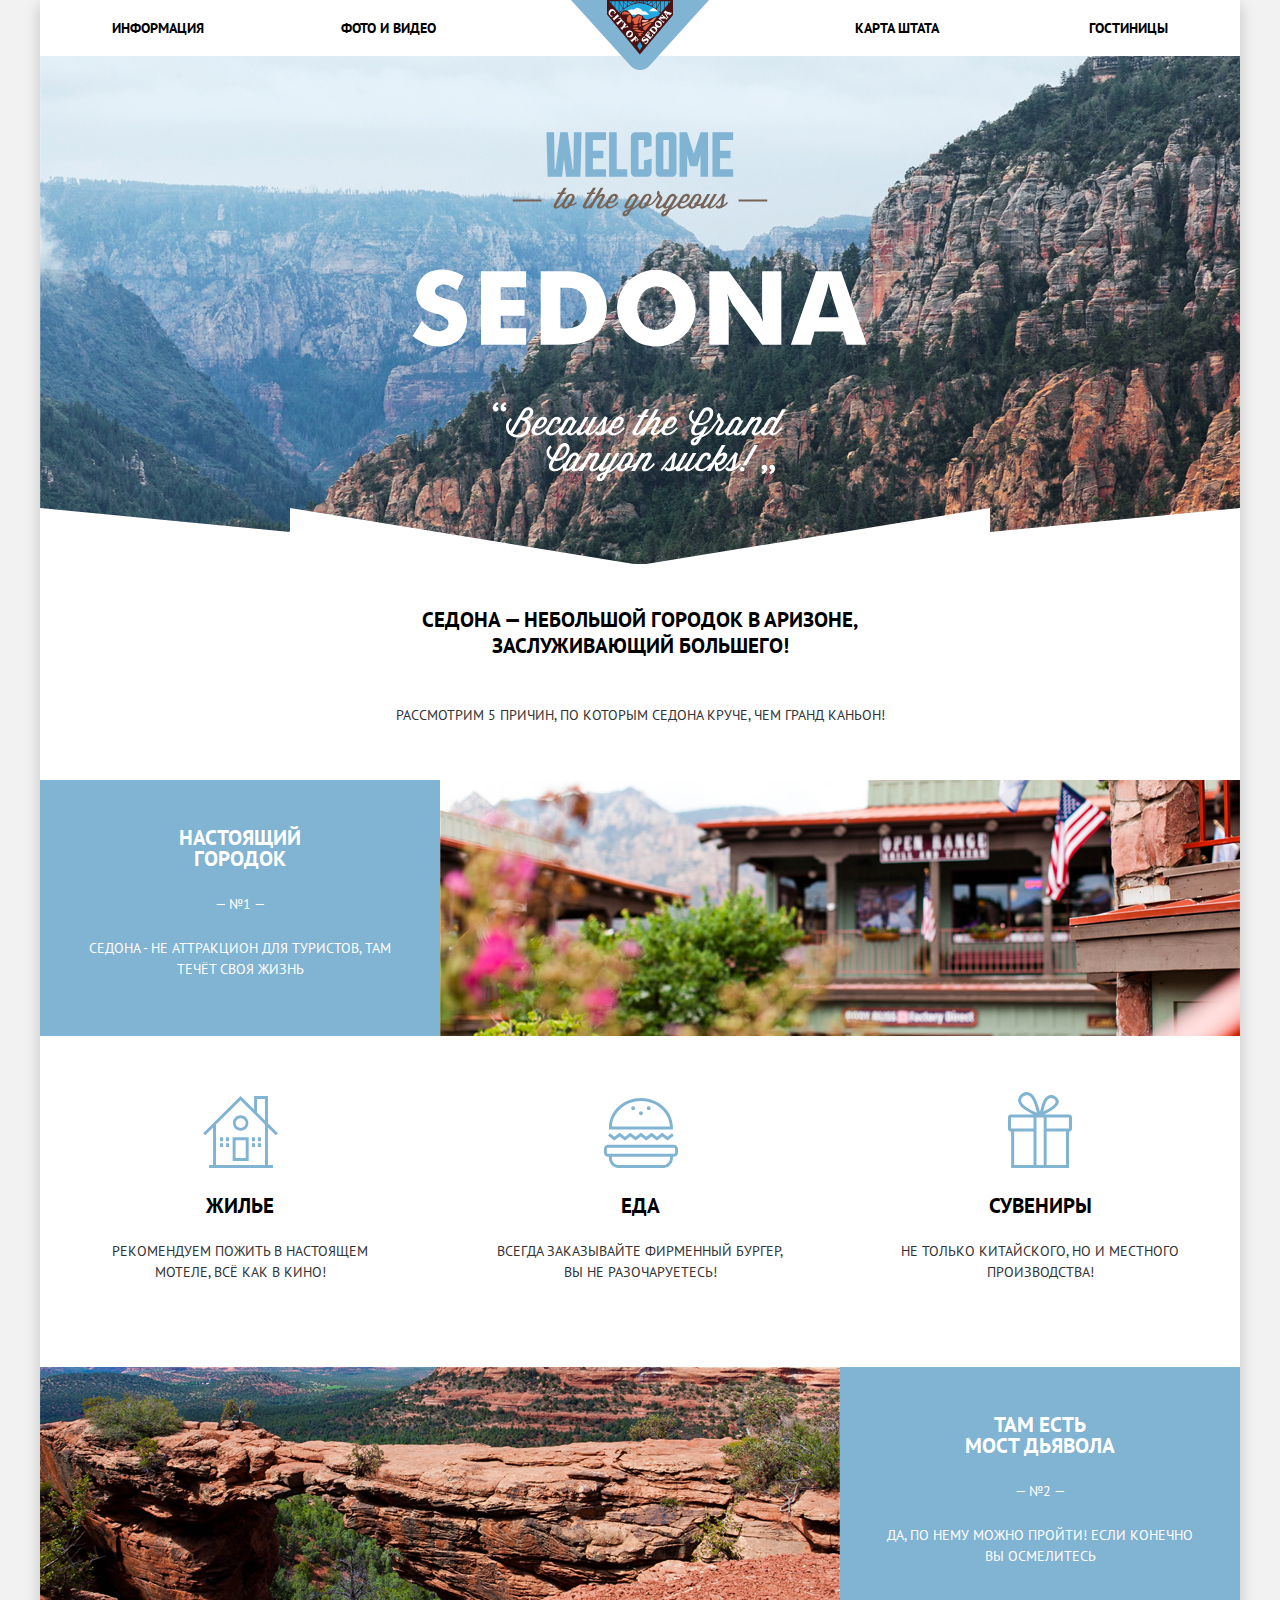
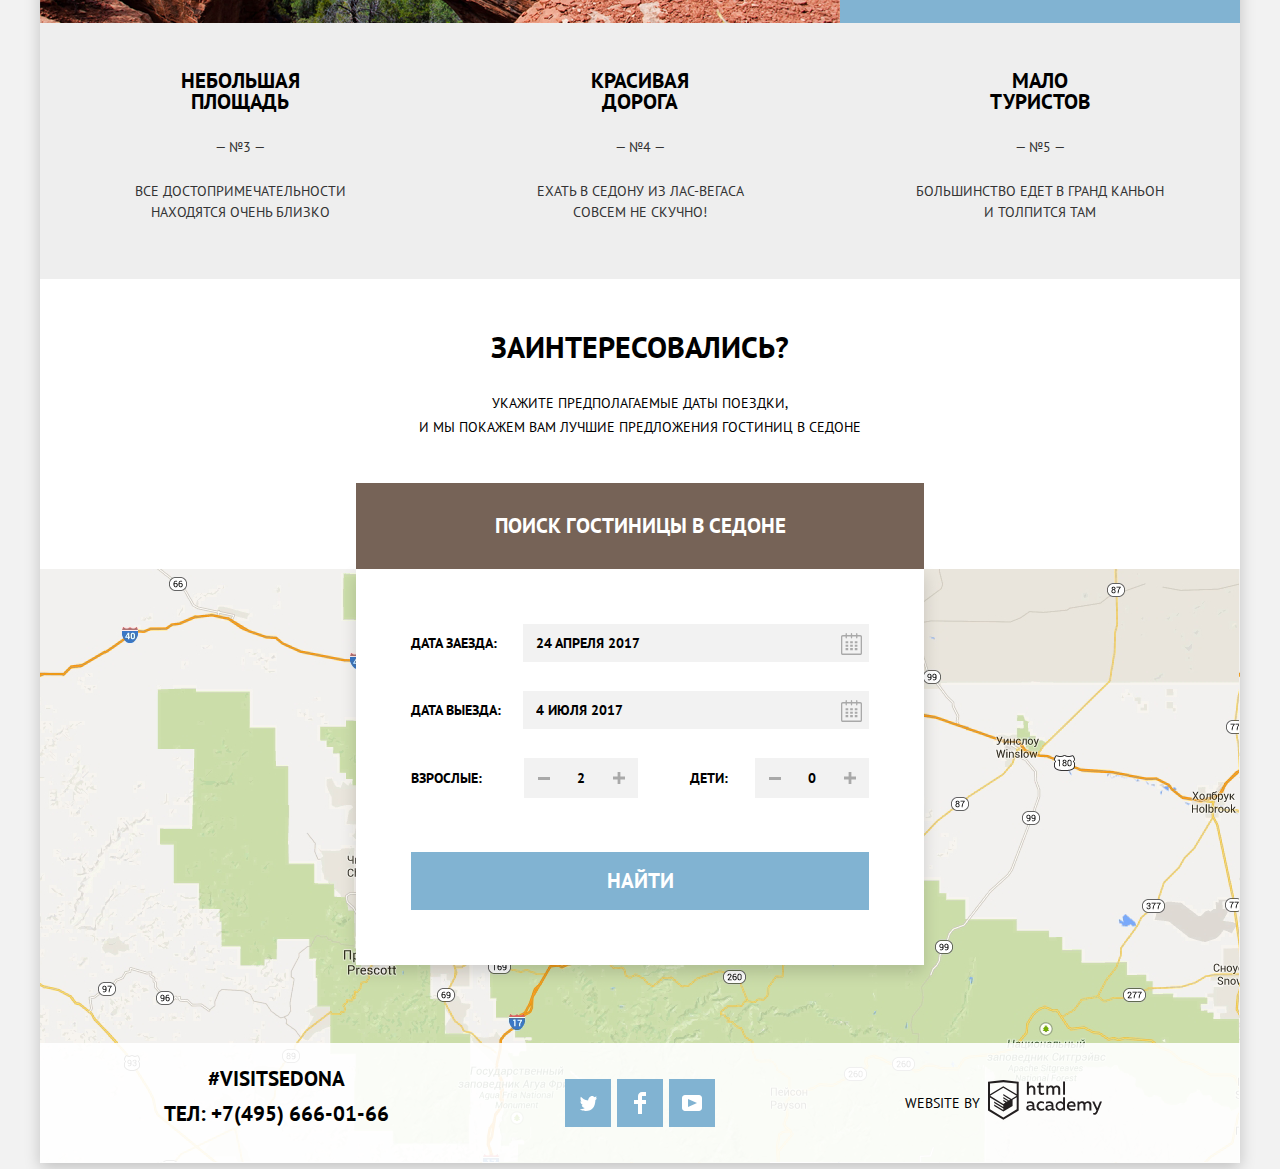
==== commit be1e8dbc: "Внесение правок к защите проекта №1" ====
--- a/index.html
+++ b/index.html
@@ -11,7 +11,7 @@
     <div class="page-wrapper">
       <header class="main-header">
         <nav class="main-navigation">
-          <span class="main-header-logo" href="#">
+          <span class="main-header-logo">
             <img src="img/logo.svg" width="138" height="70" alt="Логотип Седона">
           </span>
           <ul class="site-navigation">
@@ -104,18 +104,22 @@
                   <p class="date-form-wrapper">
                     <label for="arrival-date">Дата заезда:</label>
                     <input class="date-form arrival-date" id="arrival-date" name="arrival-date" type="text" value="24 апреля 2017">
-                    <svg class="calendar" aria-label="Календарь" width="21" height="23" tabindex="0" viewBox="0 0 21 23" fill="none" xmlns="http://www.w3.org/2000/svg">
-                      <path fill-rule="evenodd" clip-rule="evenodd" d="M16.406 3.02498H19.251C20.217 3.02498 21 3.84698 21 4.86198V21.164C21 22.179 20.217 23 19.251 23H1.75C0.784 23 0 22.179 0 21.164V4.86198C0 3.84698 0.784 3.02498 1.75 3.02498H4.593V1.64798C4.593 1.26698 4.887 0.958984 5.25 0.958984C5.612 0.958984 5.906 1.26698 5.906 1.64798V3.02498H9.844V1.64798C9.844 1.26698 10.138 0.958984 10.501 0.958984C10.862 0.958984 11.156 1.26698 11.156 1.64798V3.02498H15.094V1.64798C15.094 1.26698 15.387 0.958984 15.75 0.958984C16.112 0.958984 16.406 1.26698 16.406 1.64798V3.02498ZM19.5646 21.484C19.6466 21.3979 19.691 21.2828 19.688 21.164H19.689V4.86198C19.689 4.60898 19.493 4.40298 19.252 4.40298H16.407V5.78098C16.407 6.16198 16.113 6.46998 15.751 6.46998C15.388 6.46998 15.095 6.16198 15.095 5.78098V4.40298H11.157V5.78098C11.157 6.16198 10.863 6.46998 10.502 6.46998C10.139 6.46998 9.845 6.16198 9.845 5.78098V4.40298H5.907V5.78098C5.907 6.16198 5.613 6.46998 5.251 6.46998C4.888 6.46998 4.594 6.16198 4.594 5.78098V4.40298H1.75C1.50263 4.40953 1.30696 4.61458 1.312 4.86198V21.164C1.30696 21.4114 1.50263 21.6164 1.75 21.623H19.251C19.3698 21.6201 19.4826 21.5701 19.5646 21.484Z" fill="#A9A9A9"/>
-                      <path fill-rule="evenodd" clip-rule="evenodd" d="M4.59399 9.2251H7.21899V11.2911H4.59399V9.2251ZM4.59399 12.6681H7.21899V14.7351H4.59399V12.6681ZM7.21899 16.1121H4.59399V18.1781H7.21899V16.1121ZM9.18799 16.1121H11.813V18.1781H9.18799V16.1121ZM11.813 12.6681H9.18799V14.7351H11.813V12.6681ZM9.18799 9.2251H11.813V11.2911H9.18799V9.2251ZM16.406 16.1121H13.781V18.1781H16.406V16.1121ZM13.781 12.6681H16.406V14.7351H13.781V12.6681ZM16.406 9.2251H13.781V11.2911H16.406V9.2251Z" fill="#A9A9A9"/>
-                    </svg>
+                    <button class="calendar-button" type="button">
+                      <svg class="calendar" aria-label="Календарь" width="21" height="23" viewBox="0 0 21 23" fill="none" xmlns="http://www.w3.org/2000/svg">
+                        <path fill-rule="evenodd" clip-rule="evenodd" d="M16.406 3.02498H19.251C20.217 3.02498 21 3.84698 21 4.86198V21.164C21 22.179 20.217 23 19.251 23H1.75C0.784 23 0 22.179 0 21.164V4.86198C0 3.84698 0.784 3.02498 1.75 3.02498H4.593V1.64798C4.593 1.26698 4.887 0.958984 5.25 0.958984C5.612 0.958984 5.906 1.26698 5.906 1.64798V3.02498H9.844V1.64798C9.844 1.26698 10.138 0.958984 10.501 0.958984C10.862 0.958984 11.156 1.26698 11.156 1.64798V3.02498H15.094V1.64798C15.094 1.26698 15.387 0.958984 15.75 0.958984C16.112 0.958984 16.406 1.26698 16.406 1.64798V3.02498ZM19.5646 21.484C19.6466 21.3979 19.691 21.2828 19.688 21.164H19.689V4.86198C19.689 4.60898 19.493 4.40298 19.252 4.40298H16.407V5.78098C16.407 6.16198 16.113 6.46998 15.751 6.46998C15.388 6.46998 15.095 6.16198 15.095 5.78098V4.40298H11.157V5.78098C11.157 6.16198 10.863 6.46998 10.502 6.46998C10.139 6.46998 9.845 6.16198 9.845 5.78098V4.40298H5.907V5.78098C5.907 6.16198 5.613 6.46998 5.251 6.46998C4.888 6.46998 4.594 6.16198 4.594 5.78098V4.40298H1.75C1.50263 4.40953 1.30696 4.61458 1.312 4.86198V21.164C1.30696 21.4114 1.50263 21.6164 1.75 21.623H19.251C19.3698 21.6201 19.4826 21.5701 19.5646 21.484Z" fill="#A9A9A9"/>
+                        <path fill-rule="evenodd" clip-rule="evenodd" d="M4.59399 9.2251H7.21899V11.2911H4.59399V9.2251ZM4.59399 12.6681H7.21899V14.7351H4.59399V12.6681ZM7.21899 16.1121H4.59399V18.1781H7.21899V16.1121ZM9.18799 16.1121H11.813V18.1781H9.18799V16.1121ZM11.813 12.6681H9.18799V14.7351H11.813V12.6681ZM9.18799 9.2251H11.813V11.2911H9.18799V9.2251ZM16.406 16.1121H13.781V18.1781H16.406V16.1121ZM13.781 12.6681H16.406V14.7351H13.781V12.6681ZM16.406 9.2251H13.781V11.2911H16.406V9.2251Z" fill="#A9A9A9"/>
+                      </svg>
+                    </button>
                   </p>
                   <p class="date-form-wrapper">
                     <label for="leaving-date">Дата выезда:</label>
                     <input class="date-form leaving-date" id="leaving-date" name="leaving-date" type="text" value="4 июля 2017">
-                    <svg class="calendar" aria-label="Календарь" width="21" height="23" tabindex="0" viewBox="0 0 21 23" fill="none" xmlns="http://www.w3.org/2000/svg">
-                      <path fill-rule="evenodd" clip-rule="evenodd" d="M16.406 3.02498H19.251C20.217 3.02498 21 3.84698 21 4.86198V21.164C21 22.179 20.217 23 19.251 23H1.75C0.784 23 0 22.179 0 21.164V4.86198C0 3.84698 0.784 3.02498 1.75 3.02498H4.593V1.64798C4.593 1.26698 4.887 0.958984 5.25 0.958984C5.612 0.958984 5.906 1.26698 5.906 1.64798V3.02498H9.844V1.64798C9.844 1.26698 10.138 0.958984 10.501 0.958984C10.862 0.958984 11.156 1.26698 11.156 1.64798V3.02498H15.094V1.64798C15.094 1.26698 15.387 0.958984 15.75 0.958984C16.112 0.958984 16.406 1.26698 16.406 1.64798V3.02498ZM19.5646 21.484C19.6466 21.3979 19.691 21.2828 19.688 21.164H19.689V4.86198C19.689 4.60898 19.493 4.40298 19.252 4.40298H16.407V5.78098C16.407 6.16198 16.113 6.46998 15.751 6.46998C15.388 6.46998 15.095 6.16198 15.095 5.78098V4.40298H11.157V5.78098C11.157 6.16198 10.863 6.46998 10.502 6.46998C10.139 6.46998 9.845 6.16198 9.845 5.78098V4.40298H5.907V5.78098C5.907 6.16198 5.613 6.46998 5.251 6.46998C4.888 6.46998 4.594 6.16198 4.594 5.78098V4.40298H1.75C1.50263 4.40953 1.30696 4.61458 1.312 4.86198V21.164C1.30696 21.4114 1.50263 21.6164 1.75 21.623H19.251C19.3698 21.6201 19.4826 21.5701 19.5646 21.484Z" fill="#A9A9A9"/>
-                      <path fill-rule="evenodd" clip-rule="evenodd" d="M4.59399 9.2251H7.21899V11.2911H4.59399V9.2251ZM4.59399 12.6681H7.21899V14.7351H4.59399V12.6681ZM7.21899 16.1121H4.59399V18.1781H7.21899V16.1121ZM9.18799 16.1121H11.813V18.1781H9.18799V16.1121ZM11.813 12.6681H9.18799V14.7351H11.813V12.6681ZM9.18799 9.2251H11.813V11.2911H9.18799V9.2251ZM16.406 16.1121H13.781V18.1781H16.406V16.1121ZM13.781 12.6681H16.406V14.7351H13.781V12.6681ZM16.406 9.2251H13.781V11.2911H16.406V9.2251Z" fill="#A9A9A9"/>
-                    </svg>
+                    <button class="calendar-button" type="button">
+                      <svg class="calendar" aria-label="Календарь" width="21" height="23" viewBox="0 0 21 23" fill="none" xmlns="http://www.w3.org/2000/svg">
+                        <path fill-rule="evenodd" clip-rule="evenodd" d="M16.406 3.02498H19.251C20.217 3.02498 21 3.84698 21 4.86198V21.164C21 22.179 20.217 23 19.251 23H1.75C0.784 23 0 22.179 0 21.164V4.86198C0 3.84698 0.784 3.02498 1.75 3.02498H4.593V1.64798C4.593 1.26698 4.887 0.958984 5.25 0.958984C5.612 0.958984 5.906 1.26698 5.906 1.64798V3.02498H9.844V1.64798C9.844 1.26698 10.138 0.958984 10.501 0.958984C10.862 0.958984 11.156 1.26698 11.156 1.64798V3.02498H15.094V1.64798C15.094 1.26698 15.387 0.958984 15.75 0.958984C16.112 0.958984 16.406 1.26698 16.406 1.64798V3.02498ZM19.5646 21.484C19.6466 21.3979 19.691 21.2828 19.688 21.164H19.689V4.86198C19.689 4.60898 19.493 4.40298 19.252 4.40298H16.407V5.78098C16.407 6.16198 16.113 6.46998 15.751 6.46998C15.388 6.46998 15.095 6.16198 15.095 5.78098V4.40298H11.157V5.78098C11.157 6.16198 10.863 6.46998 10.502 6.46998C10.139 6.46998 9.845 6.16198 9.845 5.78098V4.40298H5.907V5.78098C5.907 6.16198 5.613 6.46998 5.251 6.46998C4.888 6.46998 4.594 6.16198 4.594 5.78098V4.40298H1.75C1.50263 4.40953 1.30696 4.61458 1.312 4.86198V21.164C1.30696 21.4114 1.50263 21.6164 1.75 21.623H19.251C19.3698 21.6201 19.4826 21.5701 19.5646 21.484Z" fill="#A9A9A9"/>
+                        <path fill-rule="evenodd" clip-rule="evenodd" d="M4.59399 9.2251H7.21899V11.2911H4.59399V9.2251ZM4.59399 12.6681H7.21899V14.7351H4.59399V12.6681ZM7.21899 16.1121H4.59399V18.1781H7.21899V16.1121ZM9.18799 16.1121H11.813V18.1781H9.18799V16.1121ZM11.813 12.6681H9.18799V14.7351H11.813V12.6681ZM9.18799 9.2251H11.813V11.2911H9.18799V9.2251ZM16.406 16.1121H13.781V18.1781H16.406V16.1121ZM13.781 12.6681H16.406V14.7351H13.781V12.6681ZM16.406 9.2251H13.781V11.2911H16.406V9.2251Z" fill="#A9A9A9"/>
+                      </svg>
+                    </button>
                   </p>
                   <div class="people-number">
                     <label class="adults-label" for="adults">Взрослые:</label>
@@ -125,7 +129,7 @@
                           <rect width="12" height="3" fill="#A9A9A9"/>
                         </svg>
                       </div>
-                      <input class="adults-number" id="adults" name="adults-number" type="text" value="2" min="0">
+                      <input class="adults-number" id="adults" name="adults-number" type="text" value="2">
                       <div class="plus-wrapper">
                         <svg class="plus" aria-label="Плюс" width="11" height="11" tabindex="0" viewBox="0 0 11 11" fill="none" xmlns="http://www.w3.org/2000/svg">
                           <path fill-rule="evenodd" clip-rule="evenodd" d="M4.23086 6.76932V11H6.76932V6.76932H11V4.23086H6.76932V0H4.23085V4.23086H0V6.76932H4.23086Z" fill="#A9A9A9"/>
@@ -139,9 +143,9 @@
                           <rect width="12" height="3" fill="#A9A9A9"/>
                         </svg>
                       </div>
-                      <input class="children-number" id="children" name="children-number" type="text" value="0" min="0">
+                      <input class="children-number" id="children" name="children-number" type="text" value="0">
                       <div class="plus-wrapper">
-                        <svg class="plus" aria-label="Минус" width="11" height="11" tabindex="0" viewBox="0 0 11 11" fill="none" xmlns="http://www.w3.org/2000/svg">
+                        <svg class="plus" aria-label="Плюс" width="11" height="11" tabindex="0" viewBox="0 0 11 11" fill="none" xmlns="http://www.w3.org/2000/svg">
                           <path fill-rule="evenodd" clip-rule="evenodd" d="M4.23086 6.76932V11H6.76932V6.76932H11V4.23086H6.76932V0H4.23085V4.23086H0V6.76932H4.23086Z" fill="#A9A9A9"/>
                         </svg>
                       </div>
--- a/css/style.min.css
+++ b/css/style.min.css
@@ -1 +1 @@
-@keyframes rolldown{0%{opacity:0;transform:translateY(-100%)}to{opacity:1;transform:translateY(0)}}@keyframes rollup{0%{opacity:1;transform:translateY(0)}to{opacity:0;transform:translateY(-100%)}}@keyframes shake{0%,to{transform:translateX(0)}10%,30%,50%,70%,90%{transform:translateX(-10px)}20%,40%,60%,80%{transform:translateX(10px)}}@font-face{font-family:"PT Sans";font-style:normal;font-weight:400;src:local("PT Sans"),local("PTSans"),url(../fonts/PTSans.woff2) format("woff2"),url(../fonts/PTSans.woff) format("woff");font-display:swap}@font-face{font-family:"PT Sans";font-style:normal;font-weight:700;src:local("PT Sans Bold"),local("PTSans-Bold"),url(../fonts/PTSans-Bold.woff2) format("woff2"),url(../fonts/PTSans-Bold.woff) format("woff")}:root{--basic-black: #000000;--basic-white: #ffffff;--basic-blue: #81B3D2;--basic-grey: #EEEEEE;--basic-brown: #766357;--main-grey: #F2F2F2;--basic-dark-grey: #666666;--special-darker-blue: #669EC0;--special-dark-blue: #5496BD;--special-darker-brown: #604E43;--special-dark-brown: #503E33;--special-white: rgba(255, 255, 255, 0.3);--special-grey: #E5E5E5;--special-grey-input: #EBEBEB;--special-grey-sort: #CACACA;--special-grey-search: #A9A9A9;--special-grey-toggle: #ABABAB}body{min-width:1220px;margin:0;padding:0;font-family:"PT Sans",Arial,sans-serif;font-size:14px;line-height:21px;font-weight:400;color:var(--basic-black);text-transform:uppercase;background-color:var(--main-grey)}.page a{text-decoration:none}img{max-width:100%;height:auto}.page{height:100%}.page-wrapper{width:1200px;min-height:100%;display:grid;grid-template-rows:min-content 1fr min-content;align-content:start;margin:0 auto;box-shadow:0 5px 15px 0 rgba(0,1,1,.2)}.visually-hidden{position:absolute;width:1px;height:1px;margin:-1px;border:0;padding:0;white-space:nowrap;clip-path:inset(100%);clip:rect(0 0 0 0);overflow:hidden}.main-header{width:1200px;background-color:var(--basic-white)}.main-navigation{position:relative;font-size:14px;line-height:26px;font-weight:700;color:var(--basic-black);background-color:transparent}.main-header-logo{position:absolute;z-index:3;margin-left:auto;margin-right:auto;left:0;right:0}.main-header-logo,.main-header-logo img{width:138px;height:70px}.site-navigation{display:flex;padding:15px 72px;margin:0;text-align:left;list-style:none}.site-navigation li{flex:1}.menu-second-item{padding-right:70px}.menu-third-item{padding-left:70px;text-align:right}.menu-fourth-item{text-align:right}.copyright-image,.hotels-name,.site-navigation a{color:var(--basic-black)}.copyright-image:hover,.hotels-name:hover,.site-navigation a:hover{color:var(--basic-blue)}.copyright-image:focus,.hotels-name:focus,.site-navigation a:focus{color:var(--basic-blue)}.copyright-image:active,.hotels-name:active,.site-navigation a:active{color:var(--basic-black);opacity:.3}.link-current a{color:var(--basic-brown)}.container{width:1200px;margin:0 auto;background-color:var(--basic-white)}.welcome-wrapper{position:relative;display:flex;flex-direction:column;background-color:var(--basic-blue);background-image:url(../img/background-photo.jpg);background-position:top;background-repeat:no-repeat;text-align:center;padding-top:76px;padding-bottom:82px}.welcome-wrapper img{width:456px;height:350px;align-self:center}.welcome-wrapper::after{content:"  ";position:absolute;bottom:-1px;left:auto;width:100%;height:57px;background-image:url(../img/background-shape.svg);background-repeat:no-repeat;background-position:0 0}.reasons-section{background-color:var(--basic-white)}.reasons-list{background-color:var(--basic-grey)}.reasons{text-align:center;padding-top:43px;padding-bottom:52px}.reasons p{max-width:520px;font-size:14px;line-height:26px;margin:0 auto}.reasons h2,.reasons-section h3{max-width:470px;font-size:21px;line-height:26px;font-weight:700;margin:0 auto 43px}.reasons p,.reasons-item p{font-weight:400;padding:0}.reason-number,.reasons-section .reason-number{margin-bottom:23px}.reasons-section h3{max-width:151px;line-height:21px;margin:0 auto 25px}.first-reason,.second-reason{display:flex;margin:0;padding:0}.primary-reason{padding-right:45px;padding-left:45px;color:var(--basic-white);background-color:var(--basic-blue)}.first-reason-image,.second-reason-image{width:800px;background-color:var(--basic-brown);background-image:url(../img/first-reason.jpg);background-position:bottom;background-repeat:no-repeat;background-size:cover}.second-reason-image{background-image:url(../img/second-reason.jpg)}.reasons-item{flex:1;text-align:center;padding-top:47px;padding-bottom:56px}.recommendations-list{display:flex;align-items:baseline;margin:0;padding:0;list-style:none}.reasons-item p,.recommendations-list p{font-size:14px;line-height:21px;margin:0}.recommendations-item{width:400px;text-align:center;padding:55px 50px 84px;display:flex;flex-direction:column;align-items:center}.recommendations-item img{margin-bottom:27px}.living{width:75px;height:72px}.food{width:77px;height:70px}.souvenirs{width:64px;height:77px}.reasons-list{display:flex;margin:0;padding:0;list-style:none}.another-reason{width:400px;padding-right:71px;padding-left:71px}.hotel-search{position:relative;text-align:center;padding-top:56px}.hotel-search h2{max-width:435px;font-size:30px;line-height:24px;font-weight:700;text-align:center;margin:0 auto 32px}.hotel-search p{font-size:14px;line-height:24px;font-weight:400;margin:0 auto 44px}.modal{position:absolute;width:458px;background-color:var(--basic-white);margin-left:auto;margin-right:auto;padding:55px;display:block;left:0;right:0;top:100%;box-shadow:0 7px 15px rgba(0,1,1,.15);z-index:1}.modal-show{display:block;pointer-events:all;animation:rolldown .6s}.modal-close{pointer-events:none;animation:rollup .6s forwards}.modal-error{animation:shake .6s}.date-form-wrapper input[value],.hotel-search-form,.people-number-wrapper input[value]{font-size:14px;line-height:26px;font-weight:700;text-transform:uppercase;color:var(--basic-black);margin:0}.people-number-wrapper input[value]{text-align:center}.date-people-form{width:458px;display:flex;flex-wrap:wrap;align-content:space-between;margin-bottom:54px}.date-form-wrapper input[type=text]{width:325px;height:26px;background-color:var(--main-grey);padding:6px 8px 6px 13px;border:0;outline:0}.date-form-wrapper input[type=text]:hover,.people-number-wrapper input[type=text]:hover{background-color:var(--special-grey-input)}.date-form-wrapper input[type=text]:focus,.people-number-wrapper input[type=text]:focus{background-color:var(--basic-white);outline:2px solid var(--special-grey);outline-offset:-2px}.date-form-wrapper,.people-number{width:100%;display:flex;flex-wrap:nowrap;justify-content:space-between;align-items:center}.adults-label{margin-right:15px}.adults{margin-right:25px}.date-people-form p{position:relative;font-size:14px;line-height:26px;font-weight:700;text-transform:uppercase;color:var(--basic-black);margin:0 0 30px}.calendar{position:absolute;left:430px;width:21px;height:23px;right:0}.people-number-wrapper{position:relative}.people-number-wrapper input[type=text]{width:110px;height:38px;background-color:var(--main-grey);border:0;outline:0}.minus-wrapper,.plus-wrapper{position:absolute;top:0;width:39px}.minus-wrapper{left:0;height:34px;padding-top:4px}.plus-wrapper{right:0;height:30px;padding-top:8px}.minus,.plus{width:12px;height:3px;margin:0 auto}.plus{height:12px}.calendar path,.minus rect,.plus path{fill:var(--special-grey-search)}.calendar:hover path,.minus:hover rect,.plus:hover path{fill:var(--basic-black)}.calendar:focus path,.minus:focus rect,.plus:focus path{fill:var(--basic-black);outline:0}.calendar:focus,.minus:focus,.plus:focus{outline:0}.calendar:active path,.minus:active rect,.plus:active path{fill:var(--basic-blue)}.map{height:594px;background-image:url(../img/map.png);background-color:var(--basic-grey)}.map iframe{width:1200px;height:594px}.modal-button,.reservation-button{font-weight:700;text-align:center;color:var(--basic-white);vertical-align:middle;text-transform:uppercase;background-color:var(--basic-brown);border:0;outline:0}.modal-button{position:relative;width:568px;font-size:21px;line-height:26px;z-index:3;padding:30px 130px}.reservation-button{font-size:14px;line-height:21px}.modal-button:hover,.reservation-button:hover{background-color:var(--special-darker-brown)}.modal-button:focus,.reservation-button:focus{background-color:var(--special-darker-brown);outline:2px solid var(--basic-black);outline-offset:-2px}.modal-button:active,.reservation-button:active{background-color:var(--special-dark-brown);color:var(--special-white)}.learn-more-button,.search-button{font-weight:700;text-align:center;color:var(--basic-white);vertical-align:middle;text-transform:uppercase;background-color:var(--basic-blue);border:0;outline:0}.search-button{width:458px;font-size:21px;line-height:26px;padding:16px 185px}.learn-more-button{font-size:14px;line-height:21px}.learn-more-button:hover,.search-button:hover{background-color:var(--special-darker-blue)}.learn-more-button:focus,.search-button:focus{background-color:var(--special-darker-blue);outline:2px solid var(--basic-black)}.learn-more-button:active,.search-button:active{background-color:var(--special-dark-blue);color:var(--special-white)}.filters-section{position:relative;min-height:217px;overflow:hidden}.filters-wrapper{width:1056px;padding:26px 73px 5px;z-index:1}.background-blur{position:absolute;min-height:217px;width:100%;height:100%;z-index:0;background-color:var(--basic-brown);background-image:url(../img/background-photo.jpg);background-position:bottom;background-repeat:no-repeat;filter:blur(5px)}.filter{display:flex;flex-direction:row}.infrastructure-filter{margin:0 115px 0 0}.hotel-type-filter{margin-right:auto}.filter-item{max-width:140px;padding:0;border:0}.filter-item ul{list-style:none;padding:0;margin:0}.filter-item li{padding-left:40px}.range-filter{width:317px}.filter-item legend{position:relative;font-size:16px;line-height:21px;text-transform:uppercase;font-weight:700;color:var(--basic-white);margin-bottom:24px;z-index:2}.filter-option{margin-bottom:26px}.filter-option label{position:relative;display:block;cursor:pointer;user-select:none}.filter-input-checkbox+label::before{content:"";position:absolute;top:0;left:-40px;width:23px;height:23px;background-image:url(../img/checkbox-off.svg)}.filter-input-checkbox:focus+label::before{outline:2px solid var(--basic-black)}.filter-input-checkbox:checked+label::before{content:"";position:absolute;top:0;left:-40px;width:27px;height:23px;background-image:url(../img/checkbox-on.svg);background-repeat:no-repeat;background-position:0 0}.filter-input-checkbox:disabled+label::before{background-image:url(../img/disabled-checkbox-off.svg)}.filter-input-checkbox:checked:disabled+label::before{background-image:url(../img/disabled-checkbox-on.svg)}.filter-option label,.price-controls label{text-transform:uppercase;font-size:14px;line-height:21px;font-weight:400;color:var(--basic-white)}.filter-item-wrapper{display:flex;flex-direction:column}.price-filter legend{margin-bottom:11px}.price-controls{position:relative;display:flex;width:313px;min-height:30px;border:2px solid var(--basic-white);border-radius:2px;margin:0 0 20px;padding-bottom:2px}.price-controls::after{content:"";position:absolute;width:2px;height:22px;left:157px;top:6px;background-color:var(--basic-white)}.price-controls input{width:50px;max-height:21px;text-align:left;color:var(--basic-white);background-color:transparent;border:0;outline:0;font-family:inherit;font-size:inherit;margin:0}.price-controls label{flex:1;display:flex;justify-content:center;align-items:center}.min-price{padding-left:33px}.max-price{padding-left:15px}.range-controls{position:relative}.range-controls .scale{height:2px;background:var(--special-white);margin-bottom:33px}.range-controls .bar{height:2px;background:var(--basic-white)}.range-controls .toggle,.range-controls .toggle:hover{position:absolute;top:-10px;width:4px;height:4px;padding:0;border:8px solid var(--basic-white);background-color:var(--special-grey-toggle);border-radius:50%;box-shadow:0 2px 1px 0 var(--special-grey-toggle);cursor:pointer}.range-controls .toggle:hover{top:-12px;width:5px;height:5px;border:10px solid var(--basic-white)}.show-button{width:135px;font-size:14px;line-height:21px;font-weight:400;text-align:center;color:var(--basic-white);vertical-align:middle;text-transform:uppercase;background-color:transparent;border:2px solid var(--basic-white);border-radius:2px;outline:0;padding:5px 35px;margin-right:10px;align-self:center}.show-button:hover{color:var(--basic-black);background-color:var(--basic-white)}.show-button:focus{color:var(--basic-black);background-color:var(--basic-white)}.hotels h3{font-size:21px;line-height:26px;font-weight:700}.sort{font-size:12px;line-height:18px;font-weight:400;padding:29px 73px 31px}.sort h3{margin:0 46px 0 0}.sort,.sort-list,.sort-section{display:flex;align-items:flex-start}.sort-section{margin-right:auto;padding-top:2px}.sort-section span{margin-right:40px}.sort-list{list-style:none;padding:0;margin:0}.sort-list li{margin-right:33px}.sort-list a{color:var(--basic-black);opacity:.3;border-bottom:1px dashed var(--basic-blue)}.sort-list a:hover{color:var(--basic-blue);opacity:1;border-bottom:1px dashed}.sort-list a:focus{color:var(--basic-blue);opacity:1;outline:2px solid var(--basic-black)}.sort-list a:active{color:var(--basic-black);opacity:1}.sort-direction-wrapper{padding-top:10px}.sort-direction path{fill:var(--special-grey-sort)}.sort-direction:hover path{fill:var(--basic-black)}.sort-direction:focus path{fill:var(--basic-black)}.current-direction path,.sort-direction:active path{fill:var(--basic-blue)}.sort-current a{color:var(--basic-blue);opacity:1;border:0}.sort-direction{align-self:flex-end}.up{margin-right:10px}.hotels-list{padding:0;margin:0;list-style:none}.hotels-list p{margin:0;padding-bottom:5px}.hotels-list h3{max-width:258px;margin:0}.hotels-item:first-child{border-top:1px solid var(--special-grey)}.hotels-item{display:grid;grid-template-columns:max-content 1fr max-content;padding:23px 73px 30px;border-bottom:1px solid var(--special-grey)}.hotels-image{width:135px;height:90px;margin-right:29px;padding-top:7px}.price-wrapper{max-width:258px;display:flex;flex-wrap:wrap;justify-content:space-between}.price{width:142px}.hotels-action{width:256px;display:flex;justify-content:space-between}.hotels-action button{padding:3px 16px}.hotels-description,.rating-container{display:flex;flex-direction:column;justify-content:space-between}.hotels-description{max-width:258px}.rating-container{align-items:flex-end;padding-top:6px}.rating-container img{width:18px;height:17px;margin-right:1px}.rating-container:last-child{margin-right:0}.rating{padding:3px 12px 3px 15px;color:var(--basic-dark-grey);background-color:var(--main-grey)}.main-footer{width:1054px;display:grid;grid-template-columns:1fr 1fr 1fr;margin:0 auto;padding:0 73px;color:var(--basic-black);background-color:rgba(255,255,255,.9);z-index:1}.main-page-footer{margin-top:-120px}.footer-contacts{padding-top:25px}.footer-contacts h3,.footer-contacts p{font-size:21px;line-height:26px;font-weight:700;text-align:center}.footer-contacts h3{margin:0 0 9px}.footer-contacts p{margin:0}.footer-contacts a{color:var(--basic-black);text-decoration:none}.footer-social{padding:36px 125px}.social-list{display:flex;flex-wrap:wrap;justify-content:space-between;width:150px;margin:0;padding:0;list-style:none}.social-button{display:flex;align-items:center;justify-content:center;width:46px;height:48px;background-color:var(--basic-blue);color:inherit}.social-button:focus,.social-button:hover{background-color:var(--special-darker-blue)}.social-button:active{background-color:var(--special-dark-blue)}.social-button:active path{fill:var(--special-white)}.footer-copyright{font-size:14px;line-height:26px;font-weight:400;align-self:center}.footer-copyright p{display:flex;justify-content:center;align-items:center;margin:0}.footer-copyright span{margin-right:8px}.footer-copyright,.footer-copyright-link path{color:var(--basic-black)}.footer-copyright-link:focus path,.footer-copyright-link:hover path{fill:var(--basic-blue)}.footer-copyright-link:active path{fill:var(--basic-black);opacity:.3}
+@keyframes rolldown{0%{opacity:0;transform:translateY(-100%)}to{opacity:1;transform:translateY(0)}}@keyframes rollup{0%{opacity:1;transform:translateY(0)}to{opacity:0;transform:translateY(-100%)}}@keyframes shake{0%,to{transform:translateX(0)}10%,30%,50%,70%,90%{transform:translateX(-10px)}20%,40%,60%,80%{transform:translateX(10px)}}@font-face{font-family:"PT Sans";font-style:normal;font-weight:400;src:local("PT Sans"),local("PTSans"),url(../fonts/ptsans.woff2) format("woff2"),url(../fonts/ptsans.woff) format("woff");font-display:swap}@font-face{font-family:"PT Sans";font-style:normal;font-weight:700;src:local("PT Sans Bold"),local("PTSans-Bold"),url(../fonts/ptsans-bold.woff2) format("woff2"),url(../fonts/ptsans-bold.woff) format("woff");font-display:swap}:root{--main-grey: #F2F2F2;--basic-black: #000000;--basic-white: #ffffff;--basic-blue: #81B3D2;--basic-grey: #EEEEEE;--basic-brown: #766357;--basic-dark-grey: #666666;--basic-text-grey: #333333;--special-light-blue: #C2D3FF;--special-darker-blue: #669EC0;--special-dark-blue: #5496BD;--special-darker-brown: #604E43;--special-dark-brown: #503E33;--special-white: rgba(255, 255, 255, 0.3);--special-white-footer: rgba(255, 255, 255, 0.9);--special-grey: #E5E5E5;--special-grey-input: #EBEBEB;--special-grey-sort: #CACACA;--special-grey-search: #A9A9A9;--special-grey-toggle: #ABABAB;--special-grey-logo: #231F20;--main-shadow: rgba(0, 1, 1, 0.2);--shadow: rgba(0, 1, 1, 0.15)}body{min-width:1200px;margin:0;padding:0;font-family:"PT Sans",Arial,sans-serif;font-size:14px;line-height:21px;font-weight:400;color:var(--basic-black);text-transform:uppercase;background-color:var(--main-grey)}.page a{text-decoration:none}img{max-width:100%;height:auto}.page{height:100%}.page-wrapper{width:1200px;min-height:100%;display:grid;grid-template-rows:min-content 1fr min-content;align-content:start;margin:0 auto;box-shadow:0 5px 15px 0 var(--main-shadow)}.visually-hidden{position:absolute;width:1px;height:1px;margin:-1px;border:0;padding:0;white-space:nowrap;clip-path:inset(100%);clip:rect(0 0 0 0);overflow:hidden}.main-header{width:1200px;background-color:var(--basic-white)}.main-navigation{position:relative;font-size:14px;line-height:26px;font-weight:700;color:var(--basic-black);background-color:transparent}.main-header-logo{position:absolute;z-index:3;margin-left:auto;margin-right:auto;left:0;right:0}.main-header-logo,.main-header-logo img{width:138px;height:70px}.site-navigation{display:flex;padding:15px 2px;margin:0;text-align:left;list-style:none}.site-navigation li{flex:1}.menu-fourth-item,.menu-second-item{padding-right:70px}.menu-first-item,.menu-third-item{padding-left:70px}.menu-fourth-item,.menu-third-item{text-align:right}.copyright-image,.hotels-name,.site-navigation a{color:var(--basic-black)}.copyright-image:hover,.hotels-name:hover,.site-navigation a:hover{color:var(--basic-blue)}.copyright-image:focus,.hotels-name:focus,.site-navigation a:focus{color:var(--basic-blue)}.copyright-image:active,.hotels-name:active,.site-navigation a:active{color:var(--basic-black);opacity:.3}.link-current a{color:var(--basic-brown)}.container{width:1200px;margin:0 auto;background-color:var(--basic-white)}.welcome-wrapper{position:relative;display:flex;flex-direction:column;background-color:var(--special-light-blue);background-image:url(../img/background-photo.jpg);background-position:top;background-repeat:no-repeat;text-align:center;padding-top:76px;padding-bottom:82px}.welcome-wrapper img{width:456px;height:350px;align-self:center}.welcome-wrapper::after{content:"  ";position:absolute;bottom:-1px;left:auto;width:100%;height:57px;background-image:url(../img/background-shape.svg);background-repeat:no-repeat;background-position:0 0}.reasons-section{background-color:var(--basic-white)}.reasons-list{background-color:var(--basic-grey)}.reasons{text-align:center;padding-top:43px;padding-bottom:52px}.reasons p{max-width:520px;font-size:14px;line-height:26px;color:var(--basic-text-grey);margin:0 auto}.reasons h2,.reasons-section h3{max-width:470px;font-size:21px;line-height:26px;font-weight:700;margin:0 auto 43px}.reasons p,.reasons-item p{font-weight:400;padding:0}.reason-number,.reasons-section .reason-number{margin-bottom:23px}.reasons-section h3{max-width:151px;line-height:21px;margin:0 auto 25px}.first-reason,.second-reason{display:flex;margin:0;padding:0}.primary-reason{padding-right:45px;padding-left:45px;color:var(--basic-white);background-color:var(--basic-blue)}.first-reason-image,.second-reason-image{width:800px;background-color:var(--basic-brown);background-image:url(../img/first-reason.jpg);background-position:bottom;background-repeat:no-repeat;background-size:cover}.second-reason-image{background-image:url(../img/second-reason.jpg)}.reasons-item{flex:1;text-align:center;padding-top:47px;padding-bottom:56px}.recommendations-list{display:flex;align-items:baseline;margin:0;padding:0;list-style:none}.reasons-item p,.recommendations-list p{font-size:14px;line-height:21px;margin:0}.recommendations-item{width:400px;text-align:center;padding:55px 50px 84px;display:flex;flex-direction:column;align-items:center}.recommendations-item img{margin-bottom:27px}.living{width:75px;height:72px}.food{width:77px;height:70px}.souvenirs{width:64px;height:77px}.reasons-list{display:flex;margin:0;padding:0;list-style:none}.another-reason{width:400px;padding-right:71px;padding-left:71px}.another-reason p,.recommendations-list p{color:var(--basic-text-grey)}.hotel-search{position:relative;text-align:center;padding-top:56px}.hotel-search h2{max-width:435px;font-size:30px;line-height:24px;font-weight:700;text-align:center;margin:0 auto 32px}.hotel-search p{font-size:14px;line-height:24px;font-weight:400;margin:0 auto 44px}.modal{position:absolute;width:458px;background-color:var(--basic-white);margin-left:auto;margin-right:auto;padding:55px;display:block;left:0;right:0;top:100%;box-shadow:0 7px 15px var(--shadow);z-index:1}.modal-show{display:block;pointer-events:all;animation:rolldown .6s}.modal-close{pointer-events:none;animation:rollup .6s forwards}.modal-error{animation:shake .6s}.date-form-wrapper input[value],.hotel-search-form,.people-number-wrapper input[value]{font-size:14px;line-height:26px;font-weight:700;text-transform:uppercase;color:var(--basic-black);margin:0}.people-number-wrapper input[value]{text-align:center}.date-people-form{width:458px;display:flex;flex-wrap:wrap;align-content:space-between;margin-bottom:54px}.date-form-wrapper input[type=text]{width:325px;height:26px;background-color:var(--main-grey);padding:6px 8px 6px 13px;border:0;outline:0}.date-form-wrapper input[type=text]:hover,.people-number-wrapper input[type=text]:hover{background-color:var(--special-grey-input)}.date-form-wrapper input[type=text]:focus,.people-number-wrapper input[type=text]:focus{background-color:var(--basic-white);outline:2px solid var(--special-grey);outline-offset:-2px}.date-form-wrapper,.people-number{width:100%;display:flex;flex-wrap:nowrap;justify-content:space-between;align-items:center}.adults-label{margin-right:15px}.adults{margin-right:25px}.date-people-form p{position:relative;font-size:14px;line-height:26px;font-weight:700;text-transform:uppercase;color:var(--basic-black);margin:0 0 29px}.calendar-button{position:absolute;left:430px;width:21px;height:23px;background-color:transparent;right:0;padding:0;border:0}.people-number-wrapper{position:relative}.people-number-wrapper input[type=text]{width:110px;height:38px;background-color:var(--main-grey);border:0;outline:0}.minus-wrapper,.plus-wrapper{position:absolute;top:0;width:39px}.minus-wrapper{left:0;height:34px;padding-top:4px}.plus-wrapper{right:0;height:30px;padding-top:8px}.minus,.plus{width:12px;height:3px;margin:0 auto}.plus{height:12px}.calendar path,.minus rect,.plus path{fill:var(--special-grey-search)}.calendar:hover path,.minus:hover rect,.plus:hover path{fill:var(--basic-black)}.calendar:focus path,.minus:focus rect,.plus:focus path{fill:var(--basic-black);outline:0}.calendar:focus,.minus:focus,.plus:focus{outline:0}.calendar:active path,.minus:active rect,.plus:active path{fill:var(--basic-blue)}.map{height:594px;background-image:url(../img/map.png);background-color:var(--basic-grey)}.map iframe{width:1200px;height:594px}.modal-button,.reservation-button{font-weight:700;text-align:center;color:var(--basic-white);vertical-align:middle;text-transform:uppercase;background-color:var(--basic-brown);border:0;outline:0}.modal-button{position:relative;width:568px;font-size:21px;line-height:26px;z-index:3;padding:30px 130px}.reservation-button{font-size:14px;line-height:21px}.modal-button:hover,.reservation-button:hover{background-color:var(--special-darker-brown)}.modal-button:focus,.reservation-button:focus{background-color:var(--special-darker-brown);outline:2px solid var(--basic-black);outline-offset:-2px}.modal-button:active,.reservation-button:active{background-color:var(--special-dark-brown);color:var(--special-white)}.learn-more-button,.search-button{font-weight:700;text-align:center;color:var(--basic-white);vertical-align:middle;text-transform:uppercase;background-color:var(--basic-blue);border:0;outline:0}.search-button{width:458px;font-size:21px;line-height:26px;padding:16px 185px}.learn-more-button{font-size:14px;line-height:21px}.learn-more-button:hover,.search-button:hover{background-color:var(--special-darker-blue)}.learn-more-button:focus,.search-button:focus{background-color:var(--special-darker-blue);outline:2px solid var(--basic-black)}.learn-more-button:active,.search-button:active{background-color:var(--special-dark-blue);color:var(--special-white)}.filters-section{position:relative;min-height:217px;overflow:hidden}.filters-wrapper{width:1056px;padding:26px 73px 5px;z-index:1}.background-blur{position:absolute;min-height:217px;width:100%;height:100%;z-index:0;background-color:var(--basic-brown);background-image:url(../img/background-photo.jpg);background-position:bottom;background-repeat:no-repeat;filter:blur(5px)}.filter{display:flex;flex-direction:row}.infrastructure-filter{margin:0 115px 0 0}.hotel-type-filter{margin-right:auto}.filter-item{max-width:140px;padding:0;border:0}.filter-item ul{list-style:none;padding:0;margin:0}.filter-item li{padding-left:40px}.range-filter{width:317px}.filter-item legend{position:relative;font-size:16px;line-height:21px;text-transform:uppercase;font-weight:700;color:var(--basic-white);margin-bottom:24px;z-index:2}.filter-option{margin-bottom:26px}.filter-option label{position:relative;display:block;cursor:pointer;user-select:none}.filter-input-checkbox+label::before{content:"";position:absolute;top:0;left:-40px;width:23px;height:23px;background-image:url(../img/checkbox-off.svg)}.filter-input-checkbox:focus+label::before{outline:2px solid var(--basic-black)}.filter-input-checkbox:checked+label::before{content:"";position:absolute;top:0;left:-40px;width:27px;height:23px;background-image:url(../img/checkbox-on.svg);background-repeat:no-repeat;background-position:0 0}.filter-input-checkbox:disabled+label::before{background-image:url(../img/disabled-checkbox-off.svg)}.filter-input-checkbox:checked:disabled+label::before{background-image:url(../img/disabled-checkbox-on.svg)}.filter-option label,.price-controls label{text-transform:uppercase;font-size:14px;line-height:21px;font-weight:400;color:var(--basic-white)}.filter-item-wrapper{display:flex;flex-direction:column}.price-filter legend{margin-bottom:11px}.price-controls{position:relative;display:flex;width:313px;min-height:30px;border:2px solid var(--basic-white);border-radius:2px;margin:0 0 20px;padding-bottom:2px}.price-controls::after{content:"";position:absolute;width:2px;height:22px;left:157px;top:6px;background-color:var(--basic-white)}.price-controls input{width:50px;max-height:21px;line-height:21px;text-align:left;color:var(--basic-white);background-color:transparent;border:0;outline:0;font-family:inherit;font-size:inherit;margin:0}.price-controls label{flex:1;display:flex;justify-content:center;align-items:center}.min-price{padding-left:33px}.max-price{padding-left:15px}.range-controls{position:relative}.range-controls .scale{height:2px;background:var(--special-white);margin-bottom:33px}.range-controls .bar{height:2px;background:var(--basic-white)}.range-controls .toggle,.range-controls .toggle:hover{position:absolute;top:-10px;width:4px;height:4px;padding:0;border:8px solid var(--basic-white);background-color:var(--special-grey-toggle);border-radius:50%;box-shadow:0 2px 1px 0 var(--special-grey-toggle);cursor:pointer}.range-controls .toggle:hover{top:-12px;width:5px;height:5px;border:10px solid var(--basic-white)}.show-button{width:135px;font-size:14px;line-height:21px;font-weight:400;text-align:center;color:var(--basic-white);vertical-align:middle;text-transform:uppercase;background-color:transparent;border:2px solid var(--basic-white);border-radius:2px;outline:0;padding:5px 35px;margin-right:10px;align-self:center;z-index:2}.show-button:hover{color:var(--basic-black);background-color:var(--basic-white)}.show-button:focus{color:var(--basic-black);background-color:var(--basic-white)}.hotels h3{font-size:21px;line-height:26px;font-weight:700}.sort{font-size:12px;line-height:18px;font-weight:400;padding:29px 73px}.sort h3{margin:0 46px 0 0}.sort,.sort-list,.sort-section{display:flex;align-items:flex-start}.sort-section{margin-right:auto;padding-top:2px}.sort-section span{margin-right:40px}.sort-list{list-style:none;padding:0;margin:0}.sort-list li{margin-right:33px}.sort-list a{color:var(--basic-black);opacity:.3;border-bottom:1px dashed var(--basic-blue)}.sort-list a:hover{color:var(--basic-blue);opacity:1;border-bottom:1px dashed}.sort-list a:focus{color:var(--basic-blue);opacity:1;outline:2px solid var(--basic-black)}.sort-list a:active{color:var(--basic-black);opacity:1}.sort-direction-wrapper{padding-top:10px}.sort-direction path{fill:var(--special-grey-sort)}.sort-direction:hover path{fill:var(--basic-black)}.sort-direction:focus path{fill:var(--basic-black)}.current-direction path,.sort-direction:active path{fill:var(--basic-blue)}.sort-current a{color:var(--basic-blue);opacity:1;border:0}.sort-direction{align-self:flex-end}.up{margin-right:10px}.hotels-list{padding:0;margin:0;list-style:none}.price-wrapper p{color:var(--basic-text-grey);margin:0;padding-bottom:5px}.hotels-list h3{max-width:258px;margin:0}.hotels-item:first-child{border-top:1px solid var(--special-grey)}.hotels-item{display:grid;grid-template-columns:max-content 1fr max-content;padding:23px 73px 30px;border-bottom:1px solid var(--special-grey)}.hotels-image{width:135px;height:90px;margin-right:29px;padding-top:7px}.price-wrapper{max-width:258px;display:flex;flex-wrap:wrap;justify-content:space-between}.price{width:142px}.hotels-action{width:256px;display:flex;justify-content:space-between}.hotels-action a{padding:3px 16px}.hotels-description,.rating-container{display:flex;flex-direction:column;justify-content:space-between}.hotels-description{max-width:258px}.rating-container{align-items:flex-end;padding-top:6px}.rating-container img{width:18px;height:17px;margin-right:1px}.rating-container:last-child{margin-right:0}.rating{color:var(--basic-dark-grey);margin:0;padding:3px 12px 3px 15px;background-color:var(--main-grey)}.main-footer{width:1054px;display:grid;grid-template-columns:1fr 1fr 1fr;margin:0 auto;padding:0 73px;color:var(--basic-black);background-color:var(--special-white-footer);z-index:1}.main-page-footer{margin-top:-120px}.footer-contacts{padding-top:23px}.footer-contacts h3,.footer-contacts p{font-size:21px;line-height:26px;font-weight:700;text-align:center}.footer-contacts h3{margin:0 0 9px}.footer-contacts p{margin:0}.footer-contacts a{color:var(--basic-black);text-decoration:none}.footer-social{padding:36px 125px}.social-list{display:flex;flex-wrap:wrap;justify-content:space-between;width:150px;margin:0;padding:0;list-style:none}.social-button{display:flex;align-items:center;justify-content:center;width:46px;height:48px;background-color:var(--basic-blue);color:inherit}.social-button:focus,.social-button:hover{background-color:var(--special-darker-blue)}.social-button:active{background-color:var(--special-dark-blue)}.social-button:active path{fill:var(--special-white)}.footer-copyright{font-size:14px;line-height:26px;font-weight:400;align-self:center;color:var(--basic-black)}.footer-copyright p{display:flex;justify-content:center;align-items:center;margin:0}.footer-copyright span{margin-right:8px}.footer-copyright-link path{color:var(--special-grey-logo)}.footer-copyright-link:focus path,.footer-copyright-link:hover path{fill:var(--basic-blue)}.footer-copyright-link:active path{fill:var(--basic-black);opacity:.3}
